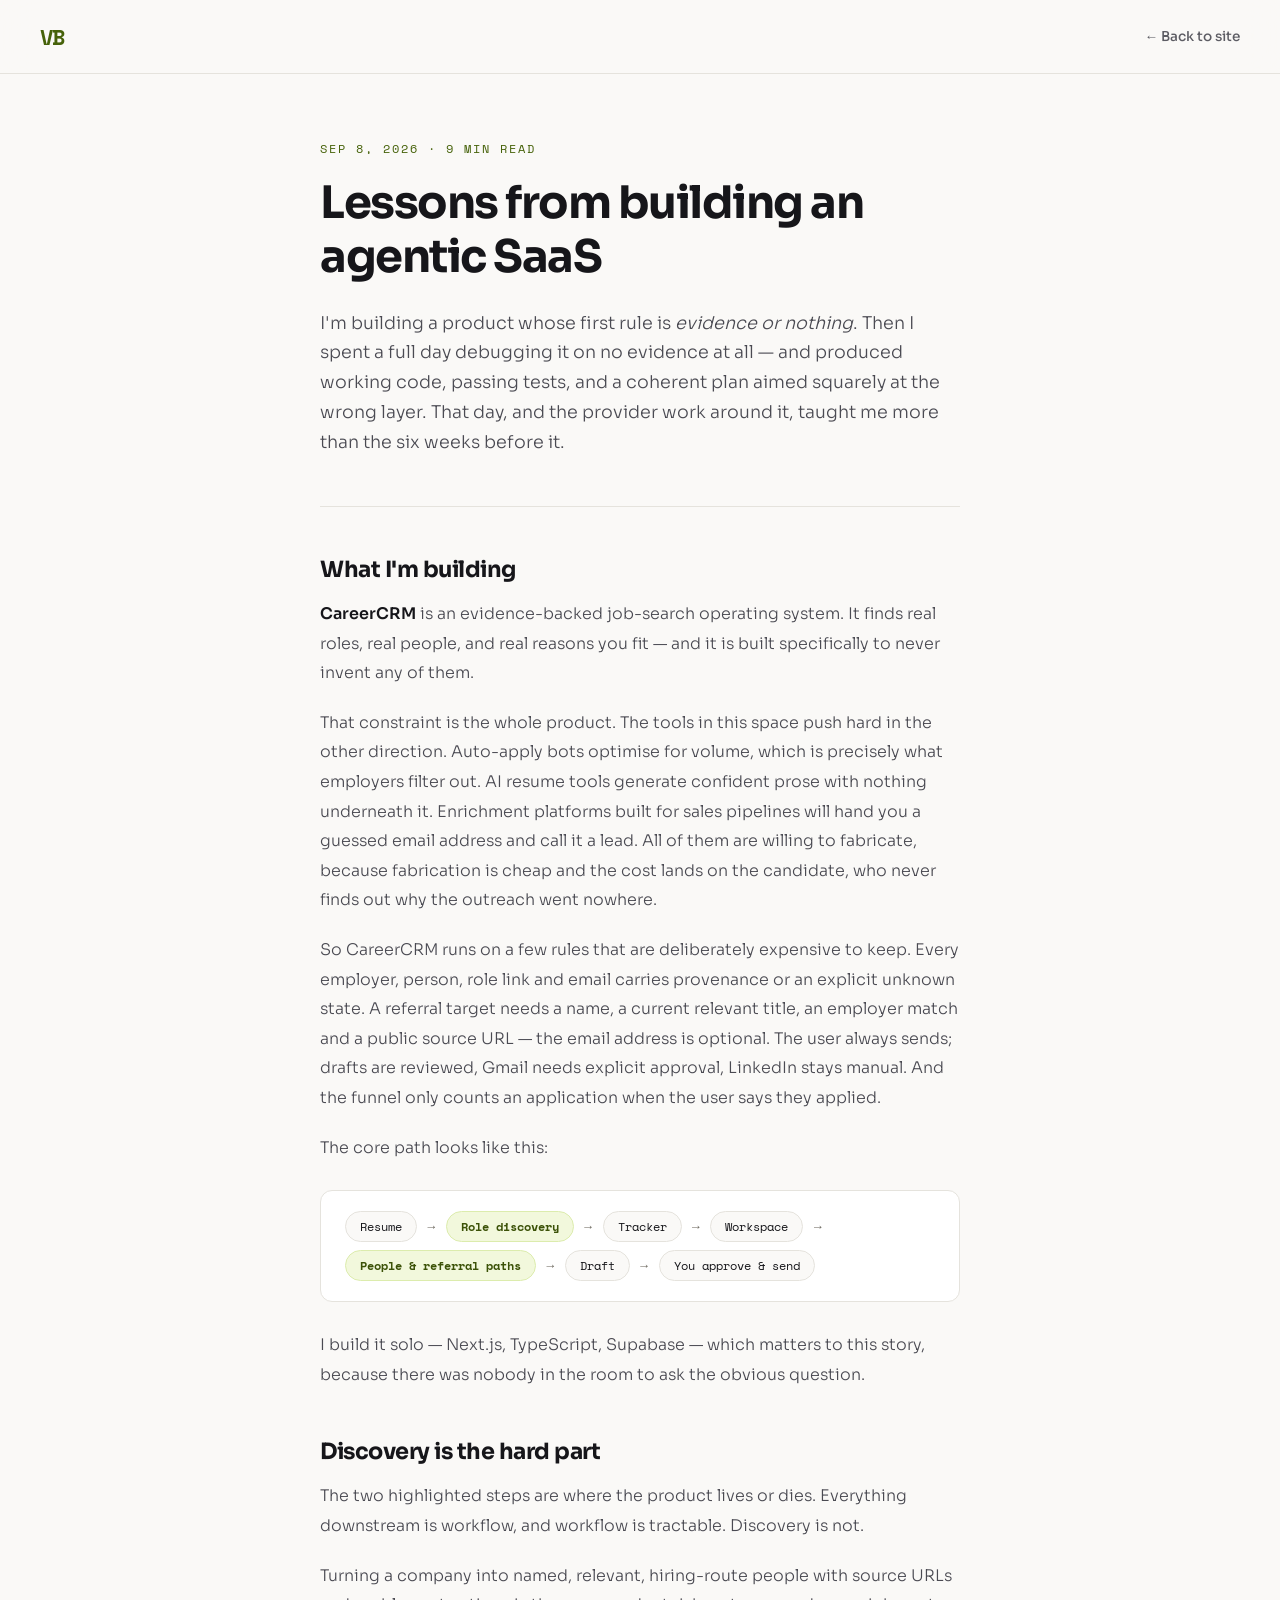
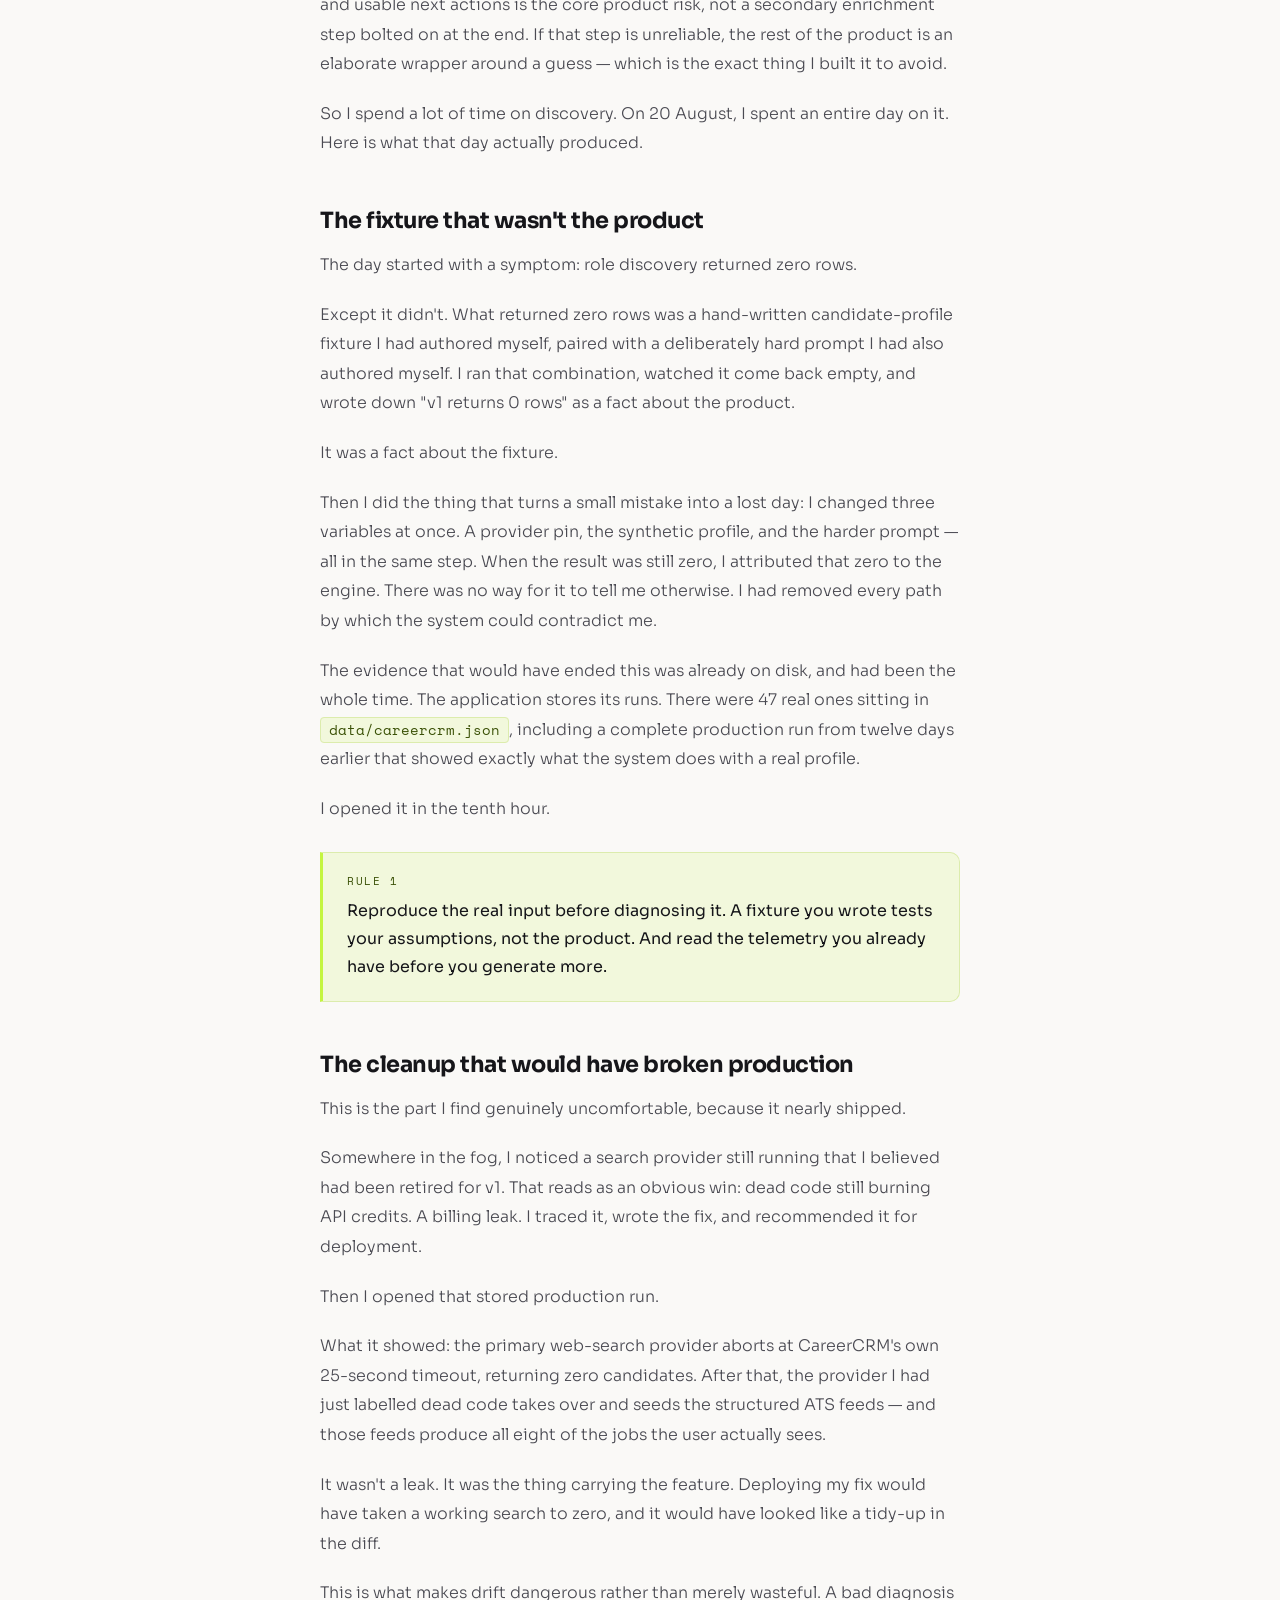
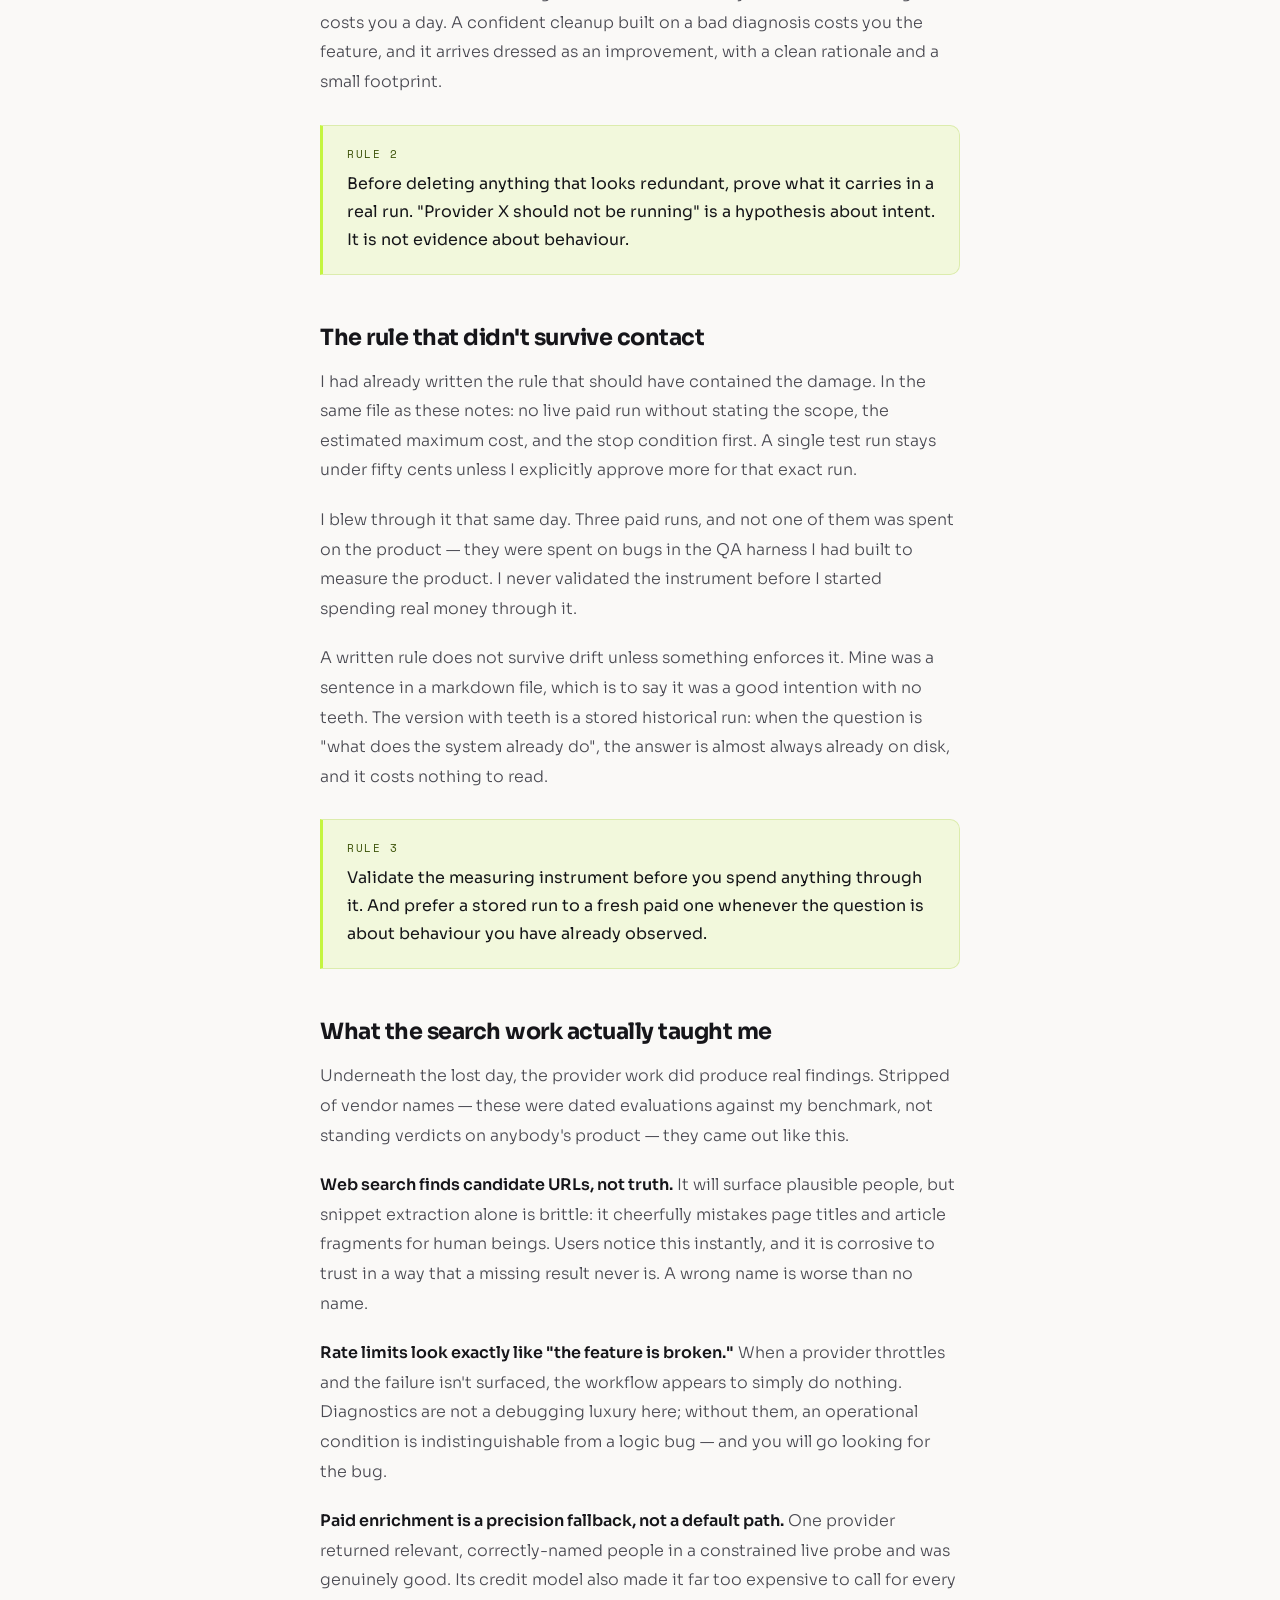
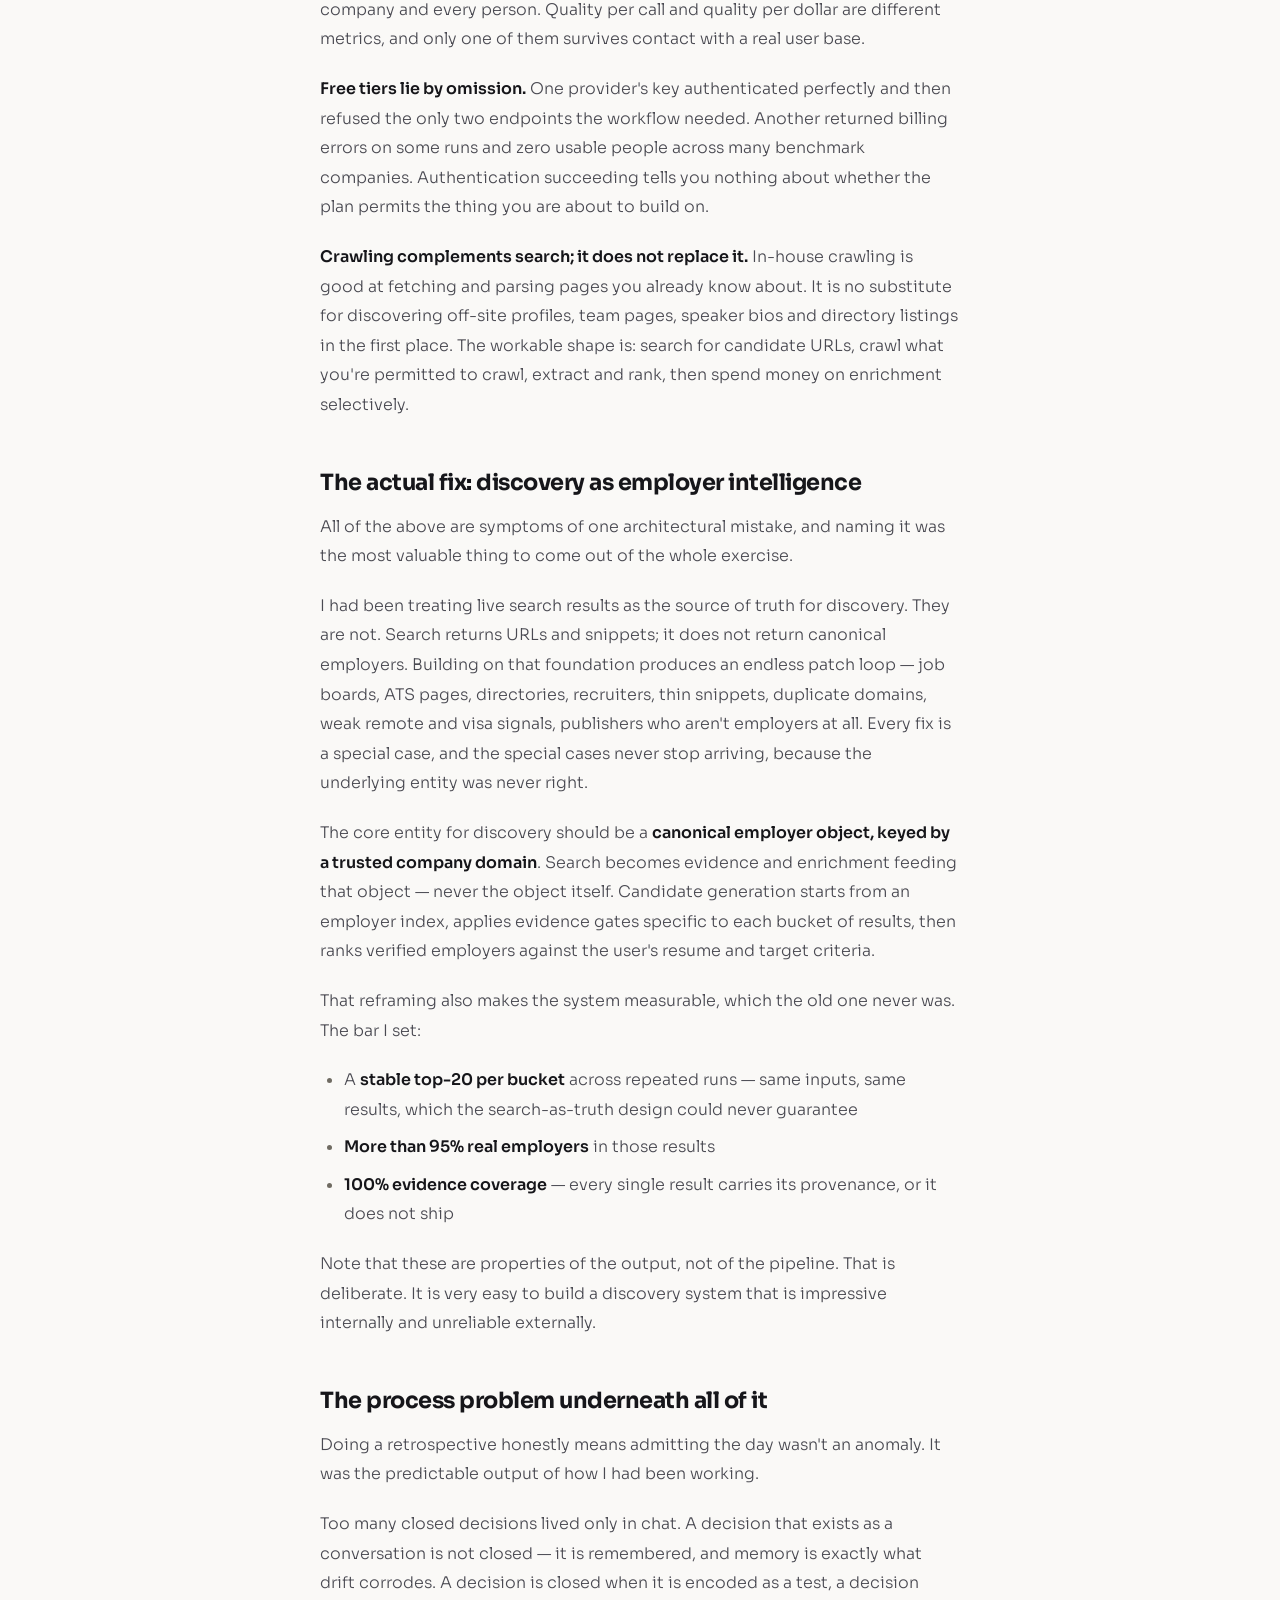
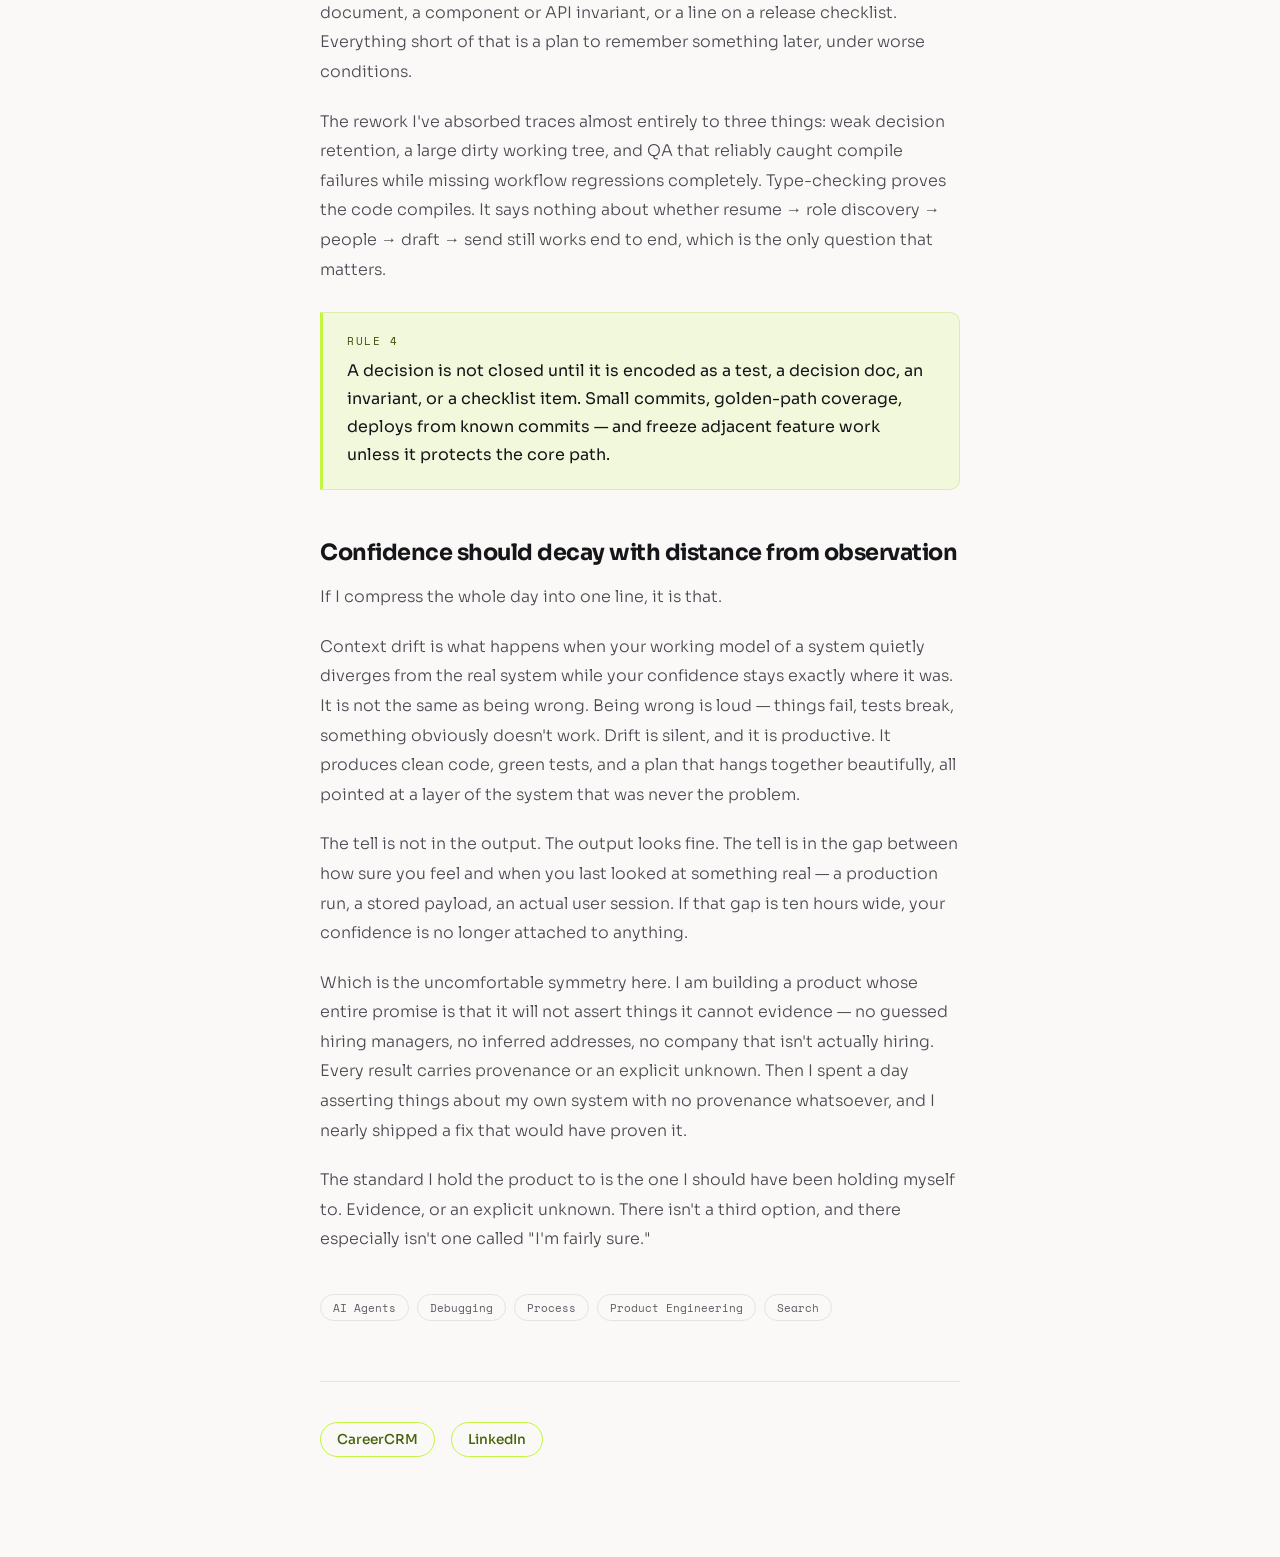
==== blog/agentic-saas-lessons.html @ f26da366 "Add agentic-SaaS article; convert Build Log to the light theme The two existing articles were still " ====
<!DOCTYPE html>
<html lang="en">
<head>
<!-- Google tag (gtag.js) -->
<script async src="https://www.googletagmanager.com/gtag/js?id=G-RK8C06EQ1K"></script>
<script>
  window.dataLayer = window.dataLayer || [];
  function gtag(){dataLayer.push(arguments);}
  gtag('js', new Date());
  gtag('config', 'G-RK8C06EQ1K');
</script>
<meta charset="UTF-8">
<meta name="viewport" content="width=device-width, initial-scale=1.0">
<title>Lessons from building an agentic SaaS - Vyom Bhushan</title>
<meta name="description" content="What I learned building CareerCRM: why discovery is the real product risk, what web search and paid enrichment actually give you, and the four rules I now work by.">
<link rel="icon" type="image/svg+xml" href="data:image/svg+xml,%3Csvg xmlns='http://www.w3.org/2000/svg' viewBox='0 0 32 32'%3E%3Crect width='32' height='32' rx='6' fill='%23faf9f7'/%3E%3Ctext x='16' y='23' font-family='Arial,sans-serif' font-weight='700' font-size='20' fill='%2346620a' text-anchor='middle'%3EV%3C/text%3E%3C/svg%3E">
<link href="https://fonts.googleapis.com/css2?family=Space+Mono:wght@400;700&family=Sora:wght@300;400;500;600;700;800&display=swap" rel="stylesheet">
<link rel="stylesheet" href="article.css">
<style>
/* Callout for the rules this piece is really about. */
.rule {
  background: var(--accent-dim);
  border: 1px solid var(--accent-dim-border);
  border-left: 3px solid var(--accent);
  border-radius: 0 10px 10px 0;
  padding: 20px 24px;
  margin: 28px 0;
}

.rule .rule-label {
  font-family: 'Space Mono', monospace;
  font-size: 0.68rem;
  letter-spacing: 1.5px;
  text-transform: uppercase;
  color: var(--accent-dim-ink);
  margin-bottom: 8px;
}

.rule p {
  color: var(--text);
  font-weight: 400;
  margin: 0;
  line-height: 1.75;
}

/* The product's core path, shown once so the rest of the piece has a map. */
.flow {
  display: flex;
  flex-wrap: wrap;
  align-items: center;
  gap: 8px;
  background: var(--bg-card);
  border: 1px solid var(--border);
  border-radius: 12px;
  padding: 20px 24px;
  margin: 28px 0;
}

.flow span {
  font-family: 'Space Mono', monospace;
  font-size: 0.72rem;
  color: var(--text);
  background: var(--bg);
  border: 1px solid var(--border);
  border-radius: 50px;
  padding: 6px 14px;
  white-space: nowrap;
}

.flow span.hot {
  background: var(--accent-dim);
  border-color: var(--accent-dim-border);
  color: var(--accent-dim-ink);
  font-weight: 700;
}

.flow i {
  color: var(--text-dim);
  font-style: normal;
  font-size: 0.8rem;
}
</style>
</head>
<body>

<nav>
  <a href="../index.html" class="logo">VB</a>
  <a href="../index.html#blog" class="back-link">← Back to site</a>
</nav>

<article>
  <div class="article-meta">Sep 8, 2026 · 9 min read</div>
  <h1>Lessons from building an agentic SaaS</h1>
  <p class="article-subtitle">I'm building a product whose first rule is <em>evidence or nothing</em>. Then I spent a full day debugging it on no evidence at all — and produced working code, passing tests, and a coherent plan aimed squarely at the wrong layer. That day, and the provider work around it, taught me more than the six weeks before it.</p>

  <div class="article-body">

    <h2>What I'm building</h2>

    <p><strong>CareerCRM</strong> is an evidence-backed job-search operating system. It finds real roles, real people, and real reasons you fit — and it is built specifically to never invent any of them.</p>

    <p>That constraint is the whole product. The tools in this space push hard in the other direction. Auto-apply bots optimise for volume, which is precisely what employers filter out. AI resume tools generate confident prose with nothing underneath it. Enrichment platforms built for sales pipelines will hand you a guessed email address and call it a lead. All of them are willing to fabricate, because fabrication is cheap and the cost lands on the candidate, who never finds out why the outreach went nowhere.</p>

    <p>So CareerCRM runs on a few rules that are deliberately expensive to keep. Every employer, person, role link and email carries provenance or an explicit unknown state. A referral target needs a name, a current relevant title, an employer match and a public source URL — the email address is optional. The user always sends; drafts are reviewed, Gmail needs explicit approval, LinkedIn stays manual. And the funnel only counts an application when the user says they applied.</p>

    <p>The core path looks like this:</p>

    <div class="flow">
      <span>Resume</span><i>→</i>
      <span class="hot">Role discovery</span><i>→</i>
      <span>Tracker</span><i>→</i>
      <span>Workspace</span><i>→</i>
      <span class="hot">People &amp; referral paths</span><i>→</i>
      <span>Draft</span><i>→</i>
      <span>You approve &amp; send</span>
    </div>

    <p>I build it solo — Next.js, TypeScript, Supabase — which matters to this story, because there was nobody in the room to ask the obvious question.</p>

    <h2>Discovery is the hard part</h2>

    <p>The two highlighted steps are where the product lives or dies. Everything downstream is workflow, and workflow is tractable. Discovery is not.</p>

    <p>Turning a company into named, relevant, hiring-route people with source URLs and usable next actions is the core product risk, not a secondary enrichment step bolted on at the end. If that step is unreliable, the rest of the product is an elaborate wrapper around a guess — which is the exact thing I built it to avoid.</p>

    <p>So I spend a lot of time on discovery. On 20 August, I spent an entire day on it. Here is what that day actually produced.</p>

    <h2>The fixture that wasn't the product</h2>

    <p>The day started with a symptom: role discovery returned zero rows.</p>

    <p>Except it didn't. What returned zero rows was a hand-written candidate-profile fixture I had authored myself, paired with a deliberately hard prompt I had also authored myself. I ran that combination, watched it come back empty, and wrote down "v1 returns 0 rows" as a fact about the product.</p>

    <p>It was a fact about the fixture.</p>

    <p>Then I did the thing that turns a small mistake into a lost day: I changed three variables at once. A provider pin, the synthetic profile, and the harder prompt — all in the same step. When the result was still zero, I attributed that zero to the engine. There was no way for it to tell me otherwise. I had removed every path by which the system could contradict me.</p>

    <p>The evidence that would have ended this was already on disk, and had been the whole time. The application stores its runs. There were 47 real ones sitting in <code>data/careercrm.json</code>, including a complete production run from twelve days earlier that showed exactly what the system does with a real profile.</p>

    <p>I opened it in the tenth hour.</p>

    <div class="rule">
      <div class="rule-label">Rule 1</div>
      <p>Reproduce the real input before diagnosing it. A fixture you wrote tests your assumptions, not the product. And read the telemetry you already have before you generate more.</p>
    </div>

    <h2>The cleanup that would have broken production</h2>

    <p>This is the part I find genuinely uncomfortable, because it nearly shipped.</p>

    <p>Somewhere in the fog, I noticed a search provider still running that I believed had been retired for v1. That reads as an obvious win: dead code still burning API credits. A billing leak. I traced it, wrote the fix, and recommended it for deployment.</p>

    <p>Then I opened that stored production run.</p>

    <p>What it showed: the primary web-search provider aborts at CareerCRM's own 25-second timeout, returning zero candidates. After that, the provider I had just labelled dead code takes over and seeds the structured ATS feeds — and those feeds produce all eight of the jobs the user actually sees.</p>

    <p>It wasn't a leak. It was the thing carrying the feature. Deploying my fix would have taken a working search to zero, and it would have looked like a tidy-up in the diff.</p>

    <p>This is what makes drift dangerous rather than merely wasteful. A bad diagnosis costs you a day. A confident cleanup built on a bad diagnosis costs you the feature, and it arrives dressed as an improvement, with a clean rationale and a small footprint.</p>

    <div class="rule">
      <div class="rule-label">Rule 2</div>
      <p>Before deleting anything that looks redundant, prove what it carries in a real run. "Provider X should not be running" is a hypothesis about intent. It is not evidence about behaviour.</p>
    </div>

    <h2>The rule that didn't survive contact</h2>

    <p>I had already written the rule that should have contained the damage. In the same file as these notes: no live paid run without stating the scope, the estimated maximum cost, and the stop condition first. A single test run stays under fifty cents unless I explicitly approve more for that exact run.</p>

    <p>I blew through it that same day. Three paid runs, and not one of them was spent on the product — they were spent on bugs in the QA harness I had built to measure the product. I never validated the instrument before I started spending real money through it.</p>

    <p>A written rule does not survive drift unless something enforces it. Mine was a sentence in a markdown file, which is to say it was a good intention with no teeth. The version with teeth is a stored historical run: when the question is "what does the system already do", the answer is almost always already on disk, and it costs nothing to read.</p>

    <div class="rule">
      <div class="rule-label">Rule 3</div>
      <p>Validate the measuring instrument before you spend anything through it. And prefer a stored run to a fresh paid one whenever the question is about behaviour you have already observed.</p>
    </div>

    <h2>What the search work actually taught me</h2>

    <p>Underneath the lost day, the provider work did produce real findings. Stripped of vendor names — these were dated evaluations against my benchmark, not standing verdicts on anybody's product — they came out like this.</p>

    <p><strong>Web search finds candidate URLs, not truth.</strong> It will surface plausible people, but snippet extraction alone is brittle: it cheerfully mistakes page titles and article fragments for human beings. Users notice this instantly, and it is corrosive to trust in a way that a missing result never is. A wrong name is worse than no name.</p>

    <p><strong>Rate limits look exactly like "the feature is broken."</strong> When a provider throttles and the failure isn't surfaced, the workflow appears to simply do nothing. Diagnostics are not a debugging luxury here; without them, an operational condition is indistinguishable from a logic bug — and you will go looking for the bug.</p>

    <p><strong>Paid enrichment is a precision fallback, not a default path.</strong> One provider returned relevant, correctly-named people in a constrained live probe and was genuinely good. Its credit model also made it far too expensive to call for every company and every person. Quality per call and quality per dollar are different metrics, and only one of them survives contact with a real user base.</p>

    <p><strong>Free tiers lie by omission.</strong> One provider's key authenticated perfectly and then refused the only two endpoints the workflow needed. Another returned billing errors on some runs and zero usable people across many benchmark companies. Authentication succeeding tells you nothing about whether the plan permits the thing you are about to build on.</p>

    <p><strong>Crawling complements search; it does not replace it.</strong> In-house crawling is good at fetching and parsing pages you already know about. It is no substitute for discovering off-site profiles, team pages, speaker bios and directory listings in the first place. The workable shape is: search for candidate URLs, crawl what you're permitted to crawl, extract and rank, then spend money on enrichment selectively.</p>

    <h2>The actual fix: discovery as employer intelligence</h2>

    <p>All of the above are symptoms of one architectural mistake, and naming it was the most valuable thing to come out of the whole exercise.</p>

    <p>I had been treating live search results as the source of truth for discovery. They are not. Search returns URLs and snippets; it does not return canonical employers. Building on that foundation produces an endless patch loop — job boards, ATS pages, directories, recruiters, thin snippets, duplicate domains, weak remote and visa signals, publishers who aren't employers at all. Every fix is a special case, and the special cases never stop arriving, because the underlying entity was never right.</p>

    <p>The core entity for discovery should be a <strong>canonical employer object, keyed by a trusted company domain</strong>. Search becomes evidence and enrichment feeding that object — never the object itself. Candidate generation starts from an employer index, applies evidence gates specific to each bucket of results, then ranks verified employers against the user's resume and target criteria.</p>

    <p>That reframing also makes the system measurable, which the old one never was. The bar I set:</p>

    <ul>
      <li>A <strong>stable top-20 per bucket</strong> across repeated runs — same inputs, same results, which the search-as-truth design could never guarantee</li>
      <li><strong>More than 95% real employers</strong> in those results</li>
      <li><strong>100% evidence coverage</strong> — every single result carries its provenance, or it does not ship</li>
    </ul>

    <p>Note that these are properties of the output, not of the pipeline. That is deliberate. It is very easy to build a discovery system that is impressive internally and unreliable externally.</p>

    <h2>The process problem underneath all of it</h2>

    <p>Doing a retrospective honestly means admitting the day wasn't an anomaly. It was the predictable output of how I had been working.</p>

    <p>Too many closed decisions lived only in chat. A decision that exists as a conversation is not closed — it is remembered, and memory is exactly what drift corrodes. A decision is closed when it is encoded as a test, a decision document, a component or API invariant, or a line on a release checklist. Everything short of that is a plan to remember something later, under worse conditions.</p>

    <p>The rework I've absorbed traces almost entirely to three things: weak decision retention, a large dirty working tree, and QA that reliably caught compile failures while missing workflow regressions completely. Type-checking proves the code compiles. It says nothing about whether resume → role discovery → people → draft → send still works end to end, which is the only question that matters.</p>

    <div class="rule">
      <div class="rule-label">Rule 4</div>
      <p>A decision is not closed until it is encoded as a test, a decision doc, an invariant, or a checklist item. Small commits, golden-path coverage, deploys from known commits — and freeze adjacent feature work unless it protects the core path.</p>
    </div>

    <h2>Confidence should decay with distance from observation</h2>

    <p>If I compress the whole day into one line, it is that.</p>

    <p>Context drift is what happens when your working model of a system quietly diverges from the real system while your confidence stays exactly where it was. It is not the same as being wrong. Being wrong is loud — things fail, tests break, something obviously doesn't work. Drift is silent, and it is productive. It produces clean code, green tests, and a plan that hangs together beautifully, all pointed at a layer of the system that was never the problem.</p>

    <p>The tell is not in the output. The output looks fine. The tell is in the gap between how sure you feel and when you last looked at something real — a production run, a stored payload, an actual user session. If that gap is ten hours wide, your confidence is no longer attached to anything.</p>

    <p>Which is the uncomfortable symmetry here. I am building a product whose entire promise is that it will not assert things it cannot evidence — no guessed hiring managers, no inferred addresses, no company that isn't actually hiring. Every result carries provenance or an explicit unknown. Then I spent a day asserting things about my own system with no provenance whatsoever, and I nearly shipped a fix that would have proven it.</p>

    <p>The standard I hold the product to is the one I should have been holding myself to. Evidence, or an explicit unknown. There isn't a third option, and there especially isn't one called "I'm fairly sure."</p>

  </div>

  <div class="tag-list">
    <span>AI Agents</span>
    <span>Debugging</span>
    <span>Process</span>
    <span>Product Engineering</span>
    <span>Search</span>
  </div>

  <div class="article-footer">
    <a href="https://careercrm.ai" target="_blank" rel="noopener noreferrer">CareerCRM</a>
    <a href="https://www.linkedin.com/in/vyom-bhushan/" target="_blank" rel="noopener noreferrer">LinkedIn</a>
  </div>

</article>

</body>
</html>
---- blog/article.css ----
/* Shared chrome for every Build Log article.
   Tokens are copied verbatim from index.html so the articles and the site
   cannot drift apart again. Article-specific visuals stay in that article's
   own <style> block. */

*, *::before, *::after { margin: 0; padding: 0; box-sizing: border-box; }

:root {
  --bg: #faf9f7;
  --bg-card: #ffffff;
  --bg-card-hover: #fcfefa;
  --text: #16161a;
  --text-muted: #5c5c63;
  --text-body: #4a4a52;
  --text-dim: #6f6b62;
  /* Brand lime. Fills, borders and rules only - 1.8:1 on white, never text. */
  --accent: #c4f540;
  --accent-ink: #46620a;
  --accent-dim: #f2f8dc;
  --accent-dim-border: #dcecad;
  --accent-dim-ink: #3c5208;
  --border: #e5e3dd;
  --shadow-card: 0 18px 40px #16161a12;
  --radius: 16px;
}

html { scroll-behavior: smooth; overflow-x: hidden; }

body {
  font-family: 'Sora', sans-serif;
  background: var(--bg);
  color: var(--text);
  overflow-x: hidden;
  -webkit-font-smoothing: antialiased;
}

::selection { background: var(--accent); color: var(--text); }

/* ─── Navigation ─── */
nav {
  position: fixed;
  top: 0;
  width: 100%;
  z-index: 100;
  padding: 20px 40px;
  display: flex;
  justify-content: space-between;
  align-items: center;
  backdrop-filter: blur(20px);
  background: #faf9f7cc;
  border-bottom: 1px solid var(--border);
}

.logo {
  font-family: 'Space Mono', monospace;
  font-weight: 700;
  font-size: 1.4rem;
  color: var(--accent-ink);
  letter-spacing: -1px;
  text-decoration: none;
}

.back-link {
  color: var(--text-muted);
  text-decoration: none;
  font-size: 0.85rem;
  font-weight: 500;
  transition: color 0.3s;
}
.back-link:hover { color: var(--accent-ink); }

/* ─── Article shell ─── */
article {
  position: relative;
  z-index: 1;
  max-width: 720px;
  margin: 0 auto;
  padding: 140px 40px 100px;
}

.article-meta {
  font-family: 'Space Mono', monospace;
  font-size: 0.75rem;
  color: var(--accent-ink);
  letter-spacing: 2px;
  text-transform: uppercase;
  margin-bottom: 20px;
}

article h1 {
  font-size: clamp(1.8rem, 4vw, 2.8rem);
  font-weight: 700;
  letter-spacing: -1.5px;
  line-height: 1.2;
  margin-bottom: 24px;
  text-wrap: pretty;
}

.article-subtitle {
  font-size: 1.1rem;
  color: var(--text-body);
  font-weight: 300;
  line-height: 1.7;
  margin-bottom: 48px;
  padding-bottom: 48px;
  border-bottom: 1px solid var(--border);
  text-wrap: pretty;
}

/* ─── Body copy ─── */
.article-body h2 {
  font-size: 1.4rem;
  font-weight: 700;
  letter-spacing: -0.5px;
  margin: 48px 0 16px;
  text-wrap: pretty;
}

.article-body h3 {
  font-size: 1.1rem;
  font-weight: 600;
  margin: 32px 0 12px;
  text-wrap: pretty;
}

.article-body p {
  font-size: 1rem;
  color: var(--text-body);
  line-height: 1.85;
  margin-bottom: 20px;
  font-weight: 300;
}

.article-body strong { color: var(--text); font-weight: 600; }

.article-body a {
  color: var(--accent-ink);
  text-decoration: underline;
  text-underline-offset: 3px;
}

.article-body code {
  font-family: 'Space Mono', monospace;
  font-size: 0.85rem;
  color: var(--accent-dim-ink);
  background: var(--accent-dim);
  border: 1px solid var(--accent-dim-border);
  padding: 2px 8px;
  border-radius: 4px;
}

.article-body pre {
  background: var(--bg-card);
  border: 1px solid var(--border);
  border-radius: 12px;
  padding: 24px;
  overflow-x: auto;
  margin: 24px 0;
}

.article-body pre code {
  background: none;
  border: none;
  padding: 0;
  color: var(--text);
  font-size: 0.82rem;
  line-height: 1.7;
}

.article-body blockquote {
  border-left: 3px solid var(--accent);
  padding: 16px 24px;
  margin: 24px 0;
  background: var(--accent-dim);
  border-radius: 0 10px 10px 0;
}

.article-body blockquote p {
  color: var(--text);
  font-style: italic;
  margin: 0;
}

.article-body ul, .article-body ol {
  padding-left: 24px;
  margin-bottom: 20px;
}

.article-body li {
  font-size: 1rem;
  color: var(--text-body);
  line-height: 1.85;
  font-weight: 300;
  margin-bottom: 8px;
}

.article-body li::marker { color: var(--text-dim); }
.article-body li strong { color: var(--text); }

.article-body hr {
  border: none;
  border-top: 1px solid var(--border);
  margin: 48px 0;
}

/* ─── Tags + footer ─── */
.tag-list {
  display: flex;
  gap: 8px;
  flex-wrap: wrap;
  margin-top: 40px;
}

.tag-list span {
  font-family: 'Space Mono', monospace;
  font-size: 0.7rem;
  color: var(--text-muted);
  border: 1px solid var(--border);
  padding: 4px 12px;
  border-radius: 20px;
  white-space: nowrap;
}

.article-footer {
  margin-top: 60px;
  padding-top: 40px;
  border-top: 1px solid var(--border);
  display: flex;
  gap: 16px;
  flex-wrap: wrap;
}

.article-footer a {
  color: var(--accent-ink);
  text-decoration: none;
  font-size: 0.85rem;
  font-weight: 500;
  padding: 8px 16px;
  border: 1px solid var(--accent);
  border-radius: 50px;
  transition: all 0.3s;
  white-space: nowrap;
}

.article-footer a:hover {
  background: var(--accent);
  color: var(--text);
}

@media (max-width: 768px) {
  nav { padding: 16px 20px; }
  article { padding: 120px 20px 80px; }
}
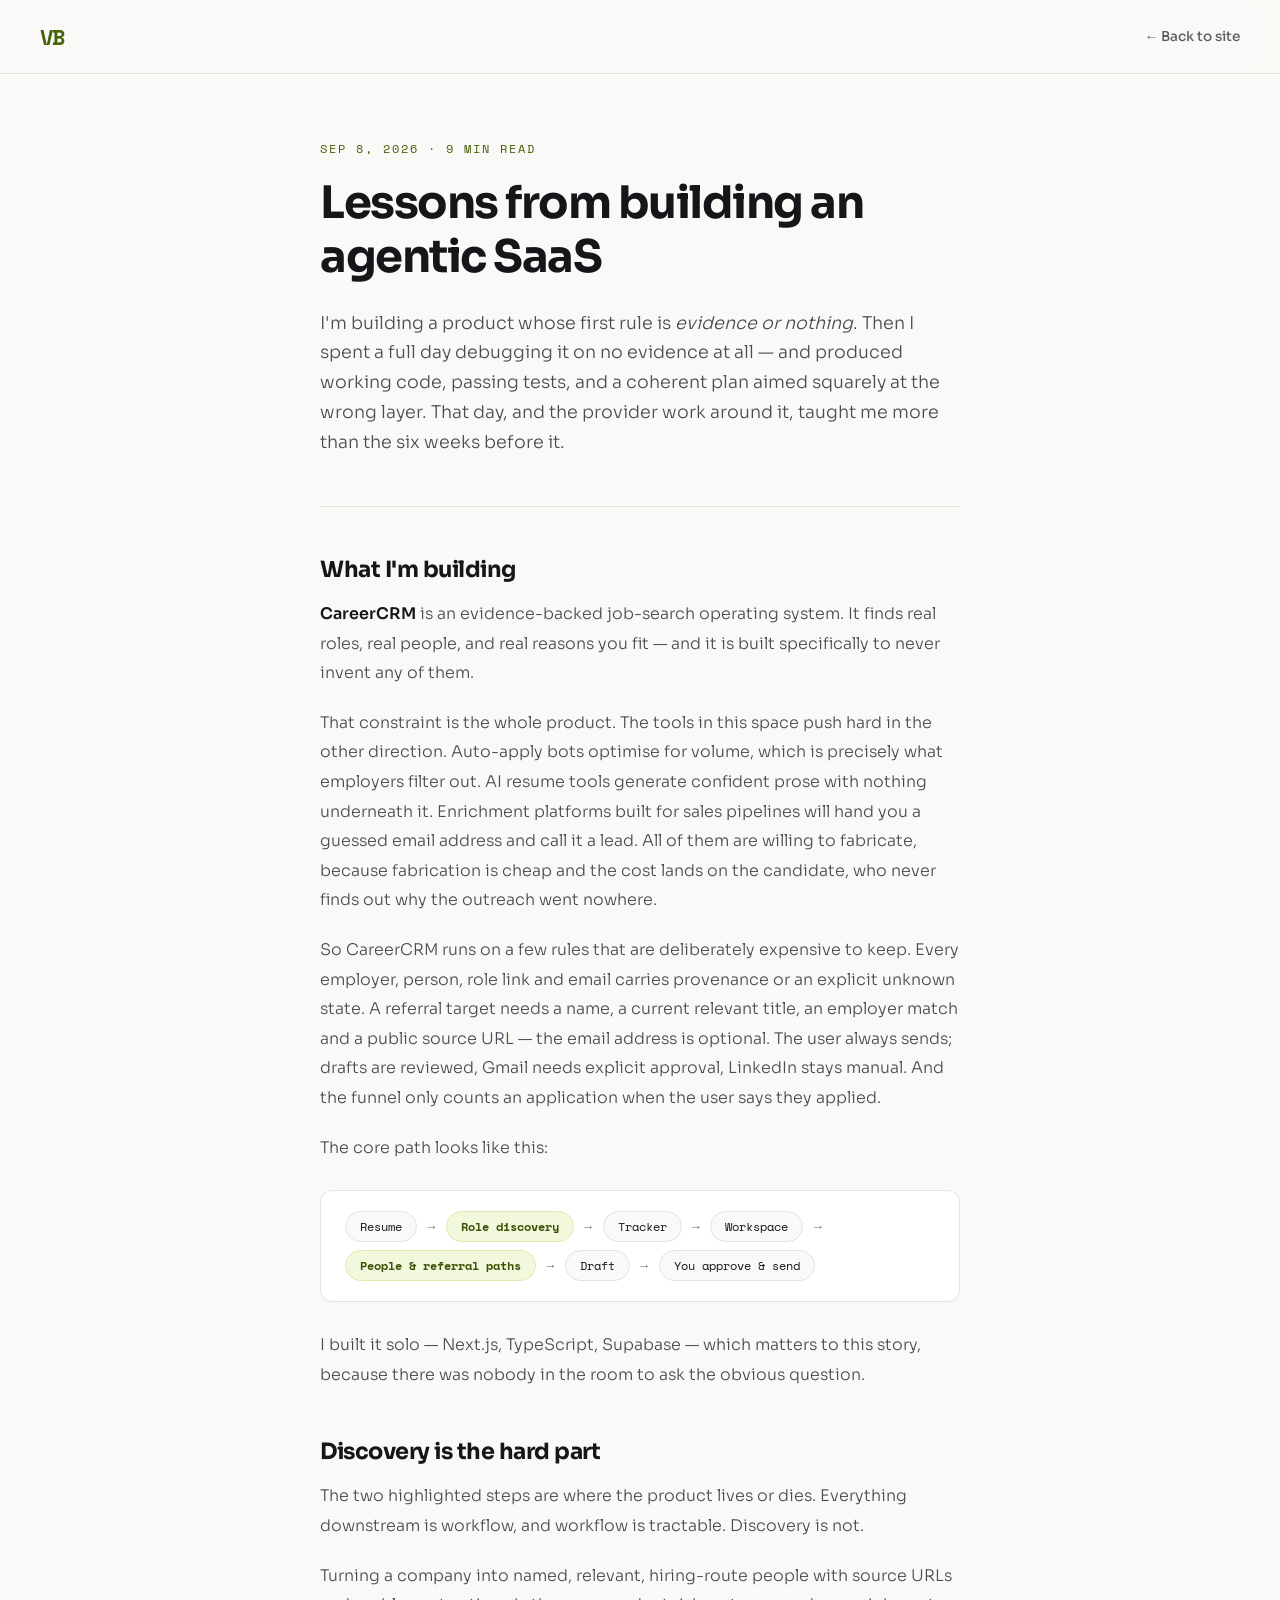
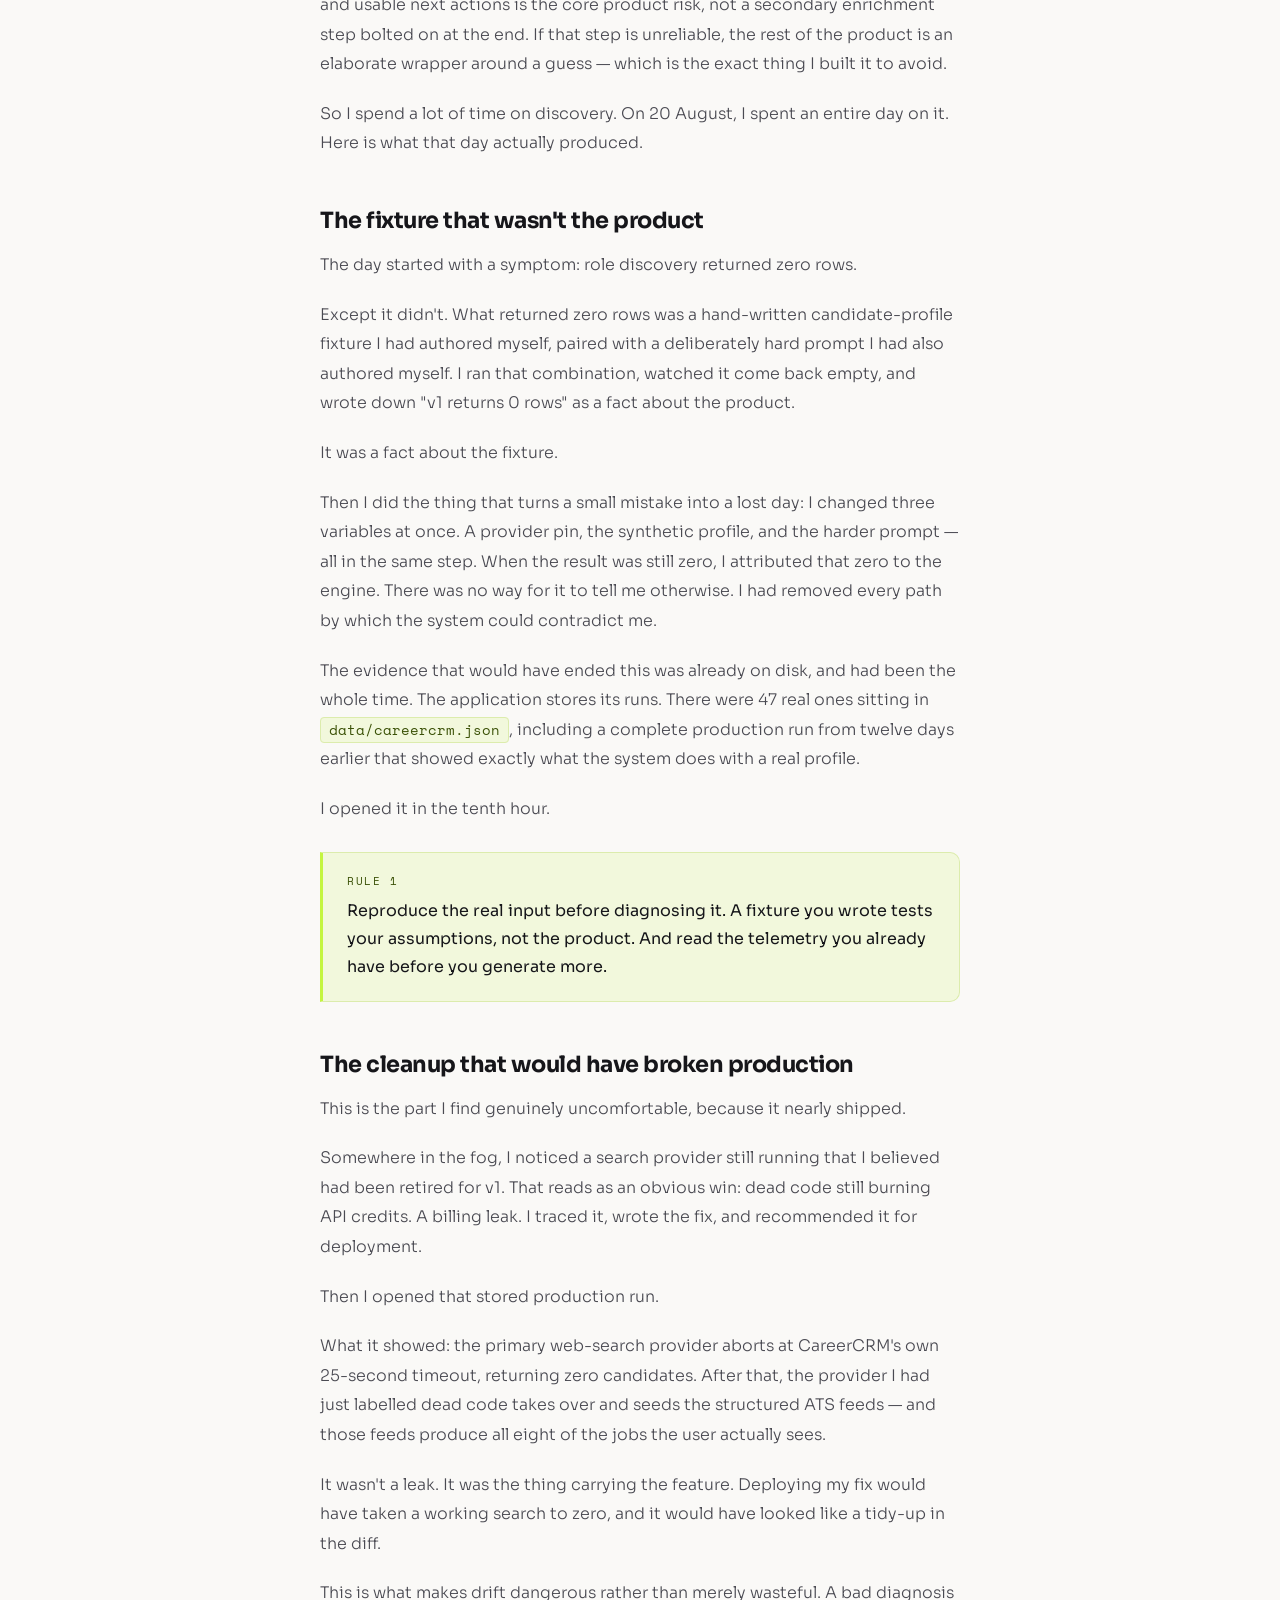
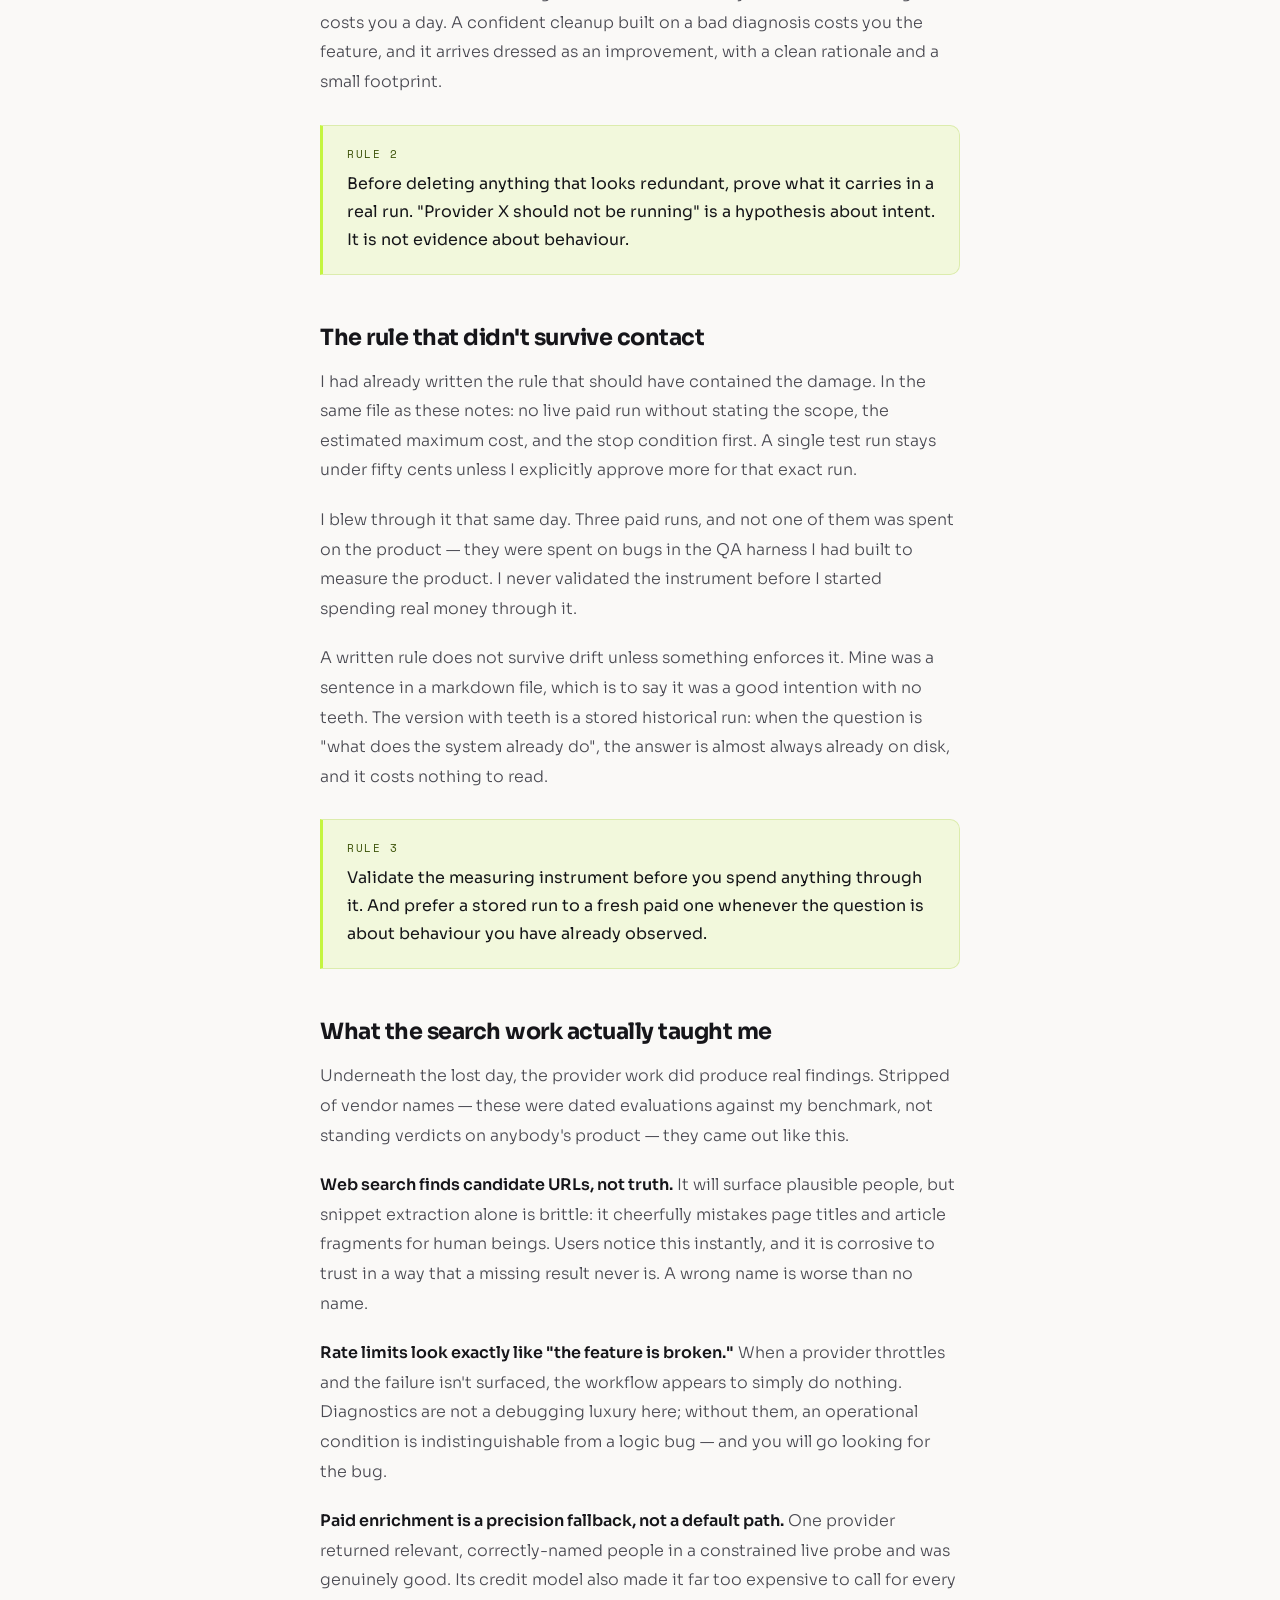
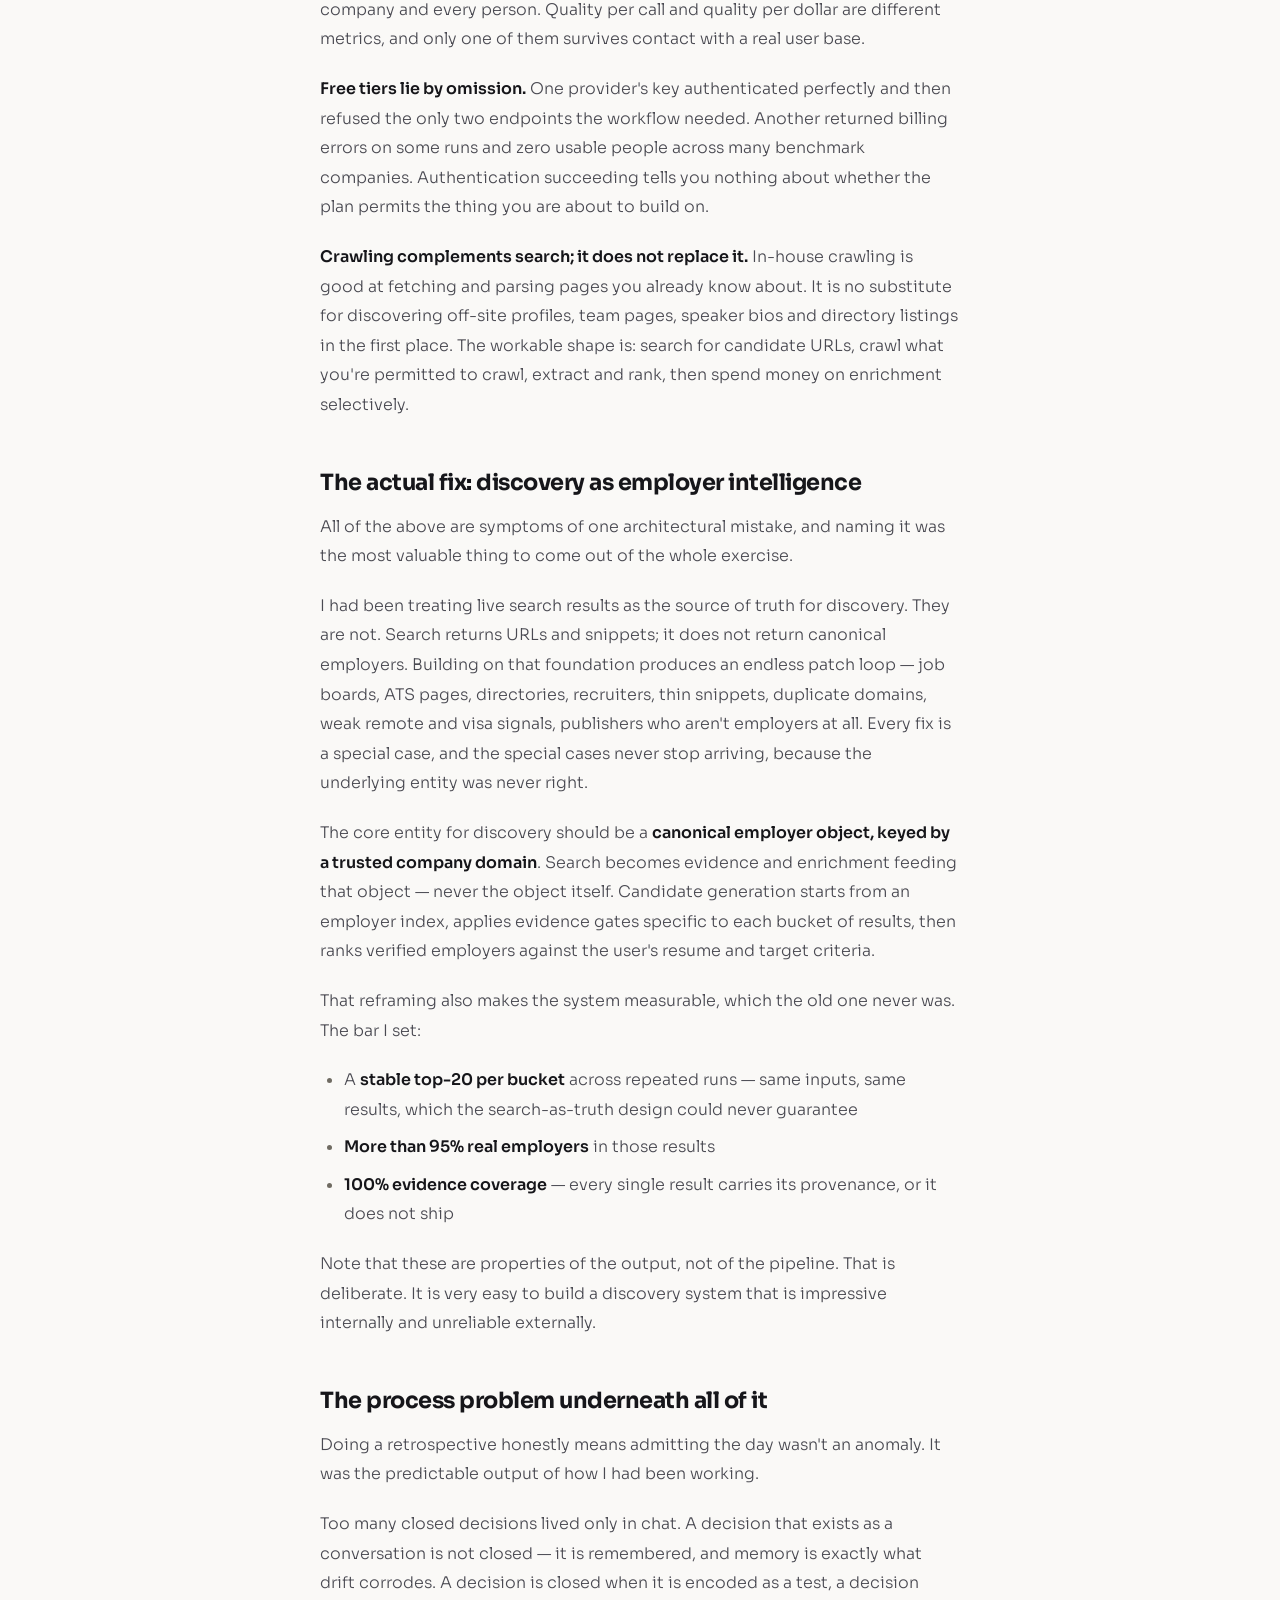
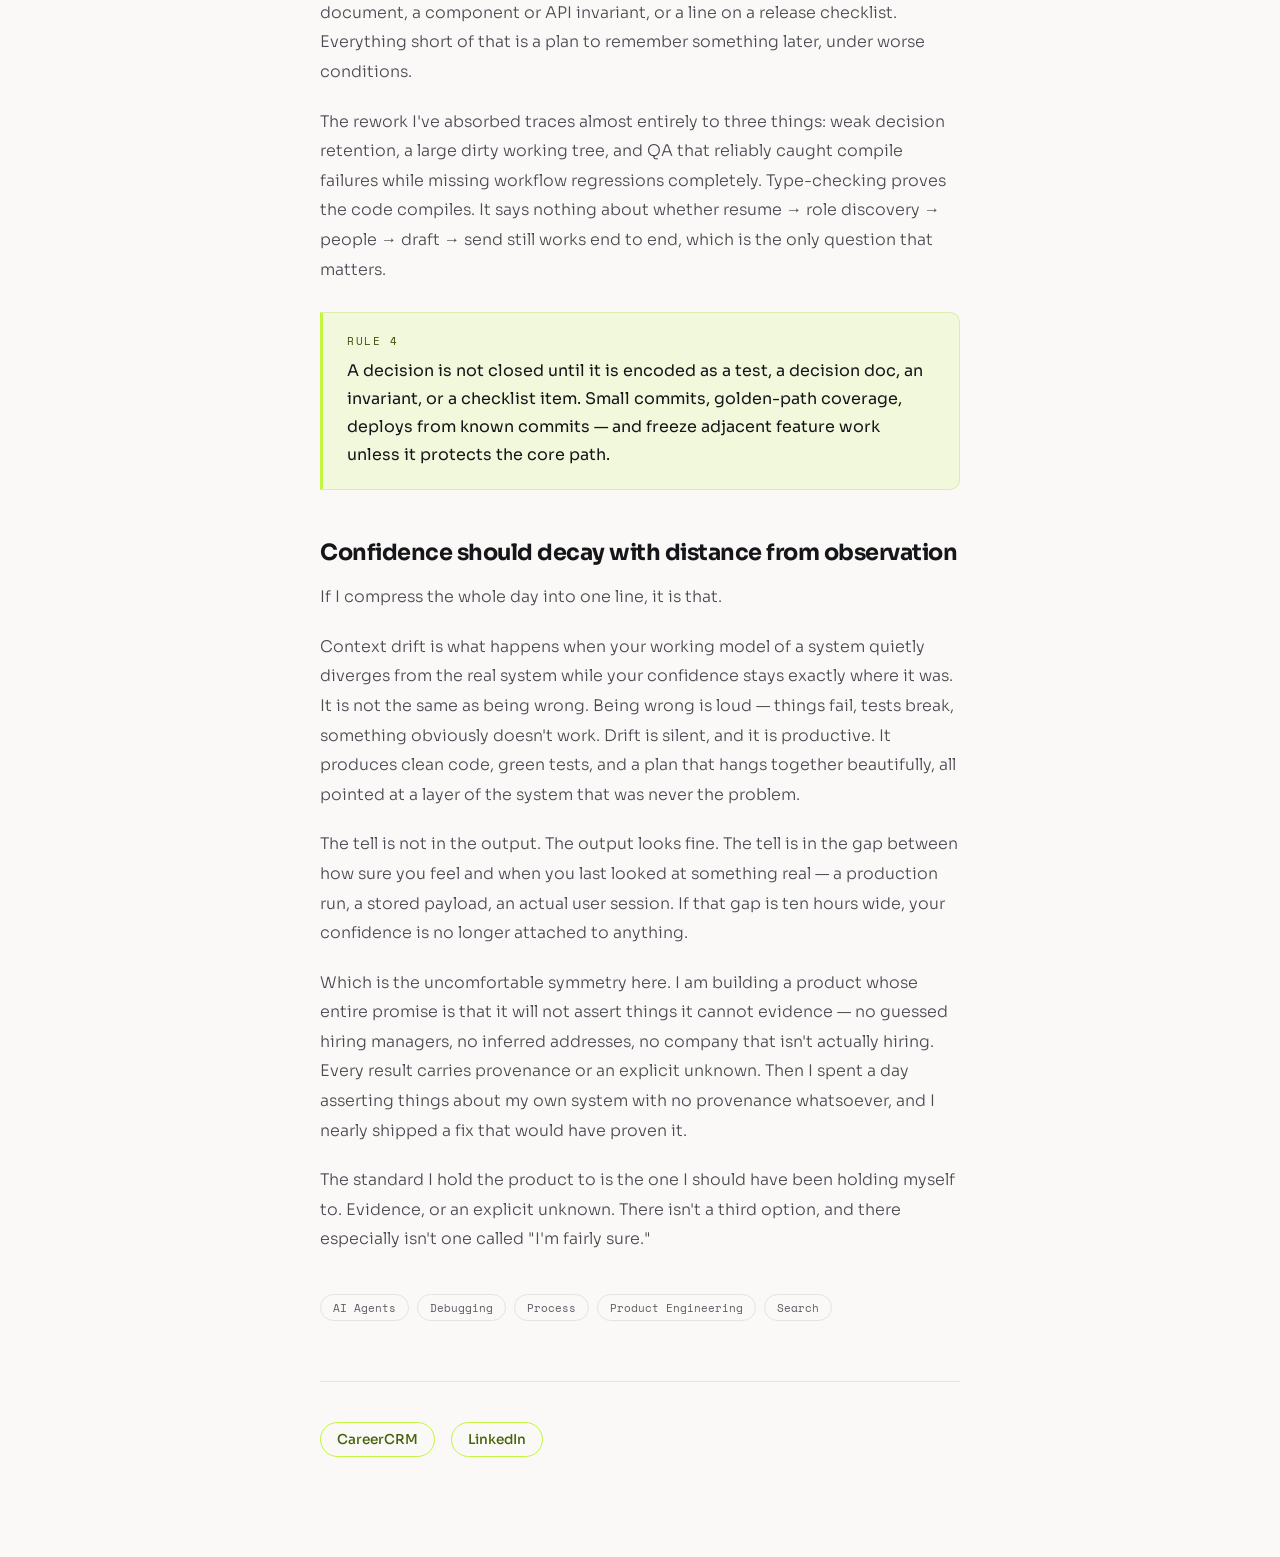
==== commit 59ad450a: "Fix tense: I built it solo Co-Authored-By: Claude Opus 5 <noreply@anthropic.com>" ====
--- a/blog/agentic-saas-lessons.html
+++ b/blog/agentic-saas-lessons.html
@@ -115,7 +115,7 @@
       <span>You approve &amp; send</span>
     </div>
 
-    <p>I build it solo — Next.js, TypeScript, Supabase — which matters to this story, because there was nobody in the room to ask the obvious question.</p>
+    <p>I built it solo — Next.js, TypeScript, Supabase — which matters to this story, because there was nobody in the room to ask the obvious question.</p>
 
     <h2>Discovery is the hard part</h2>
 
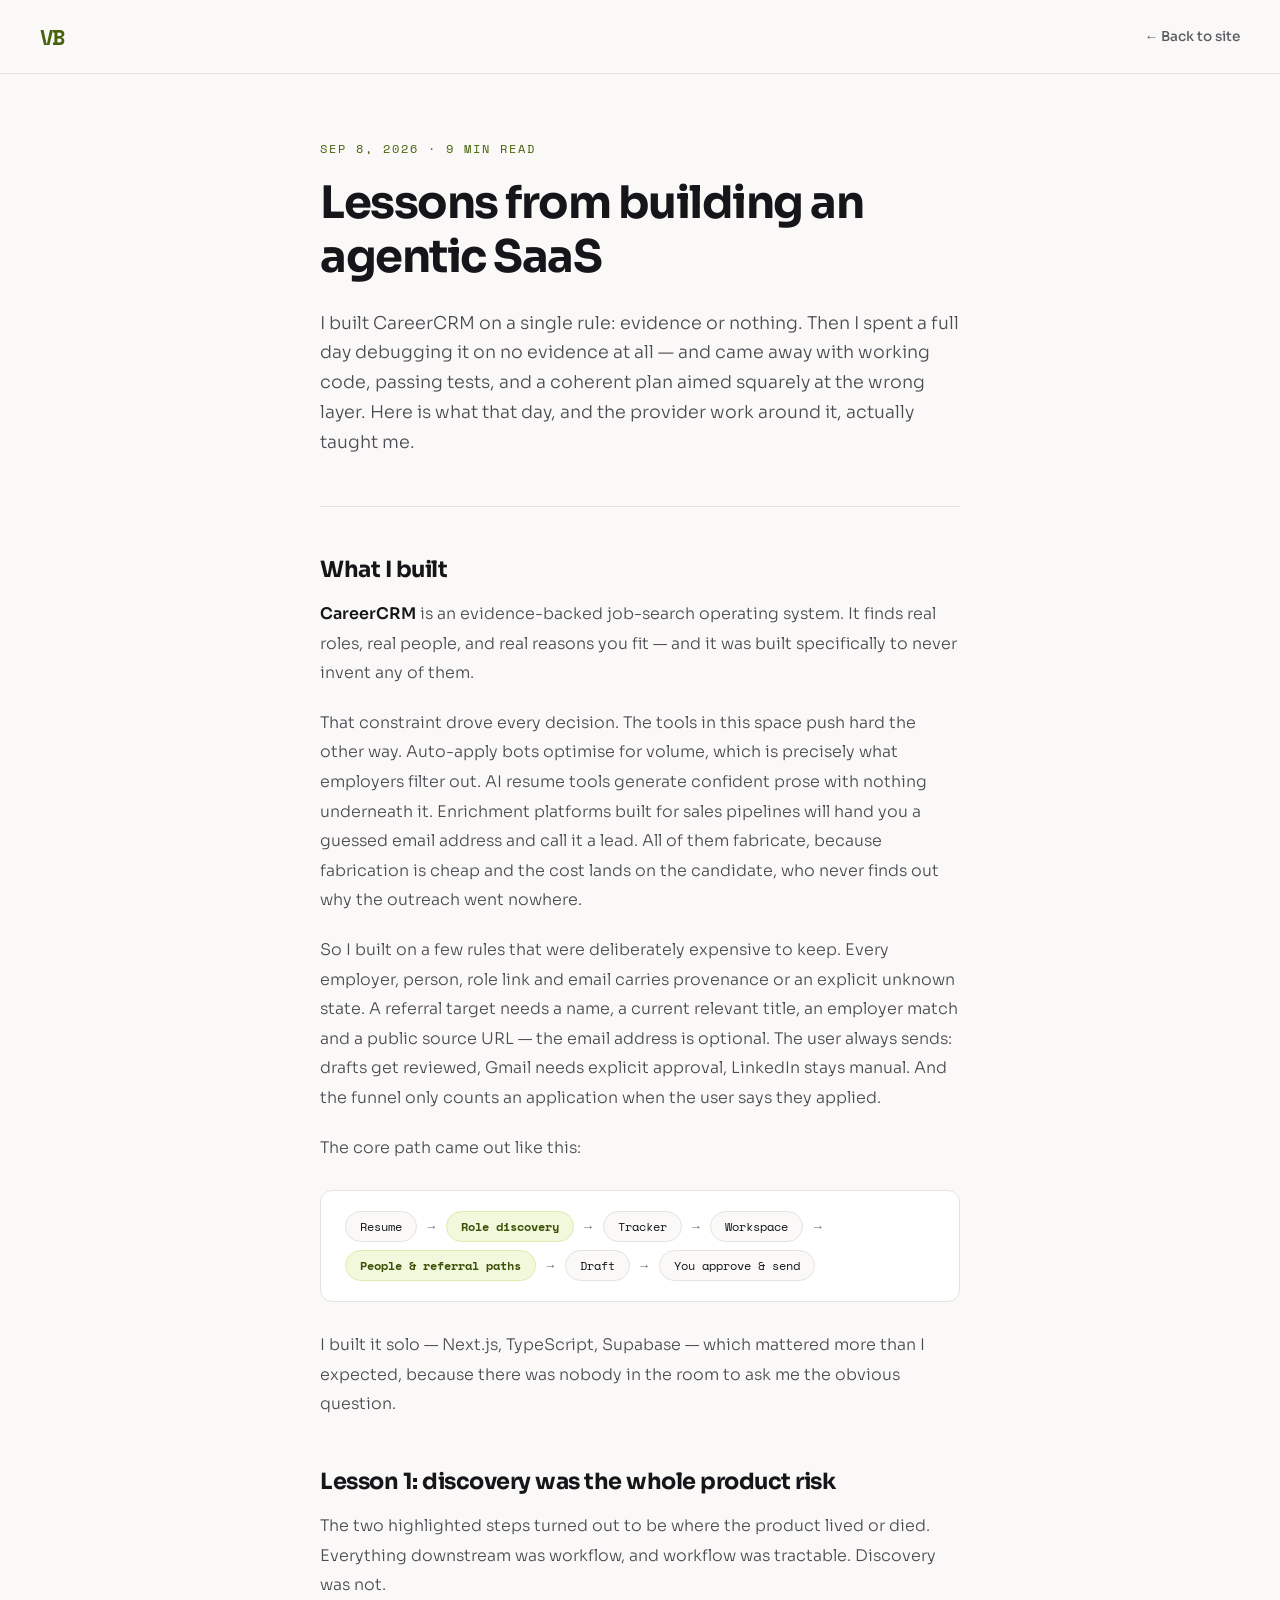
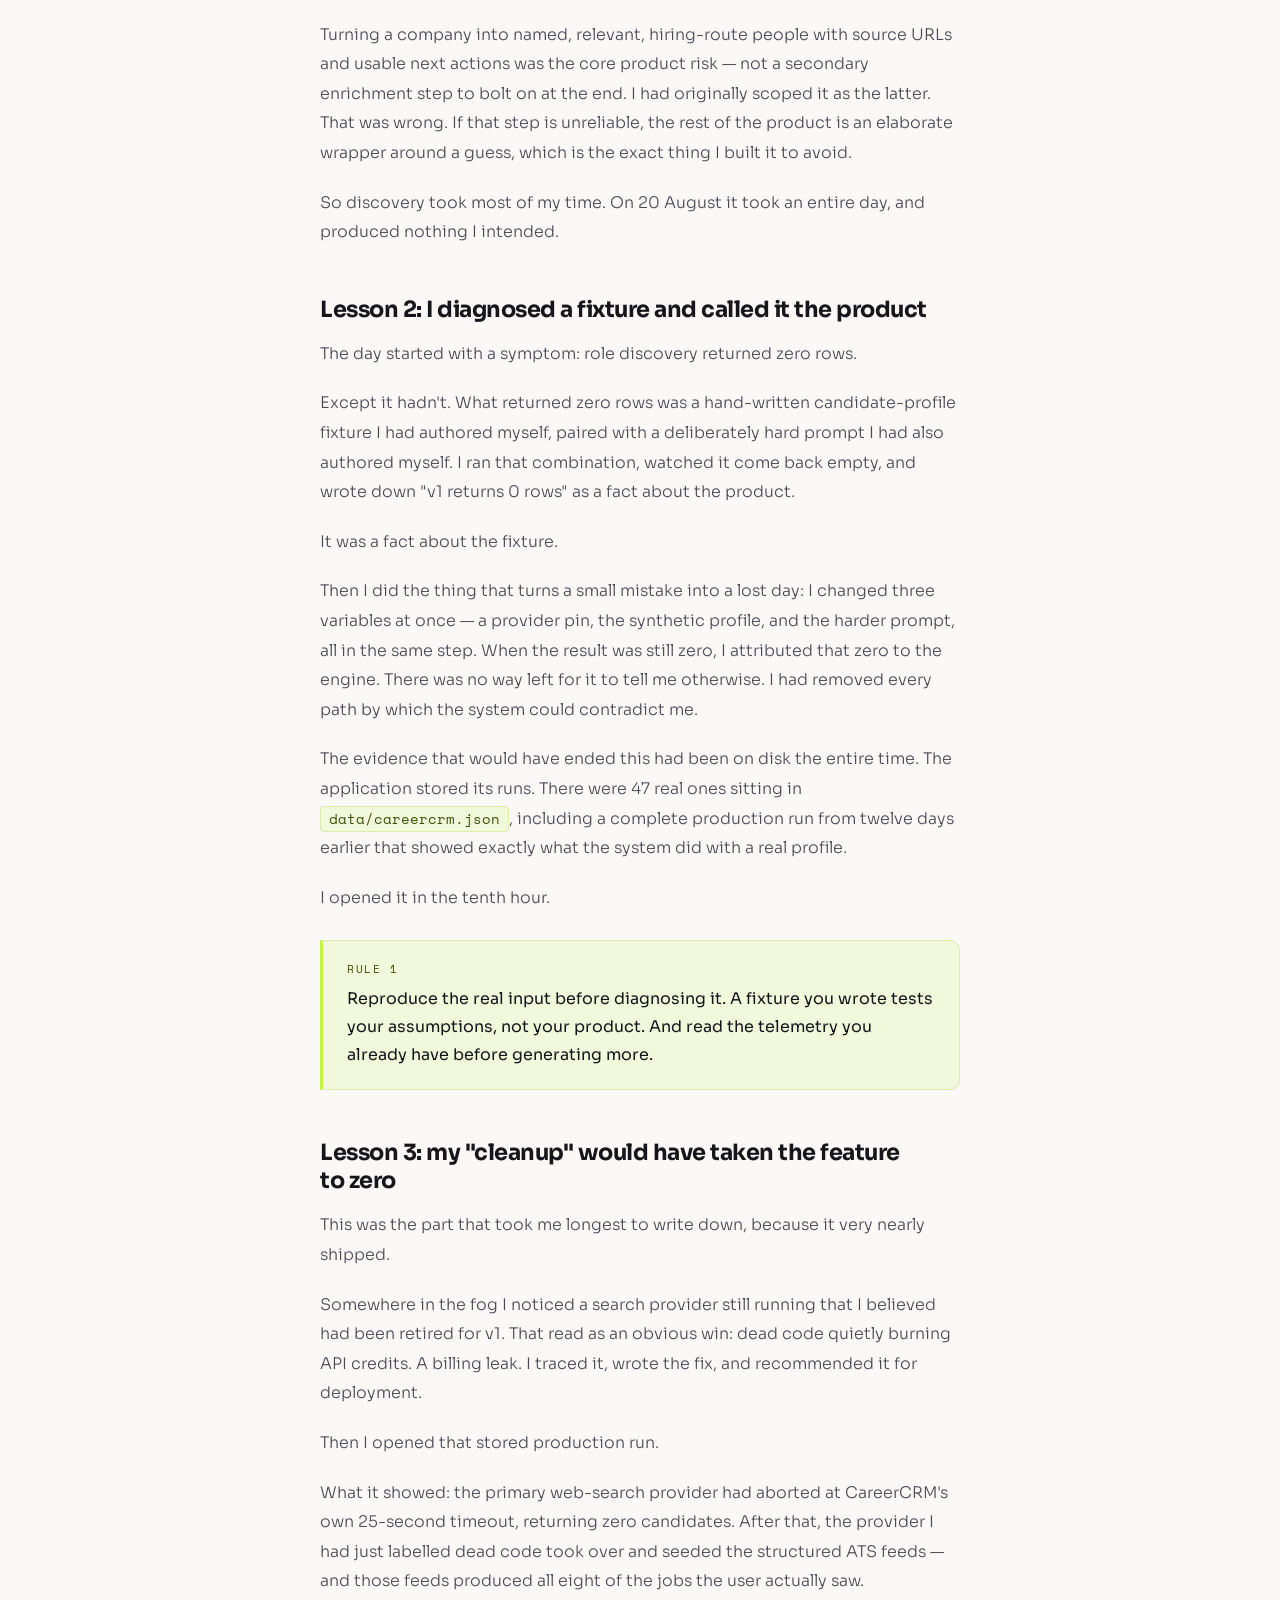
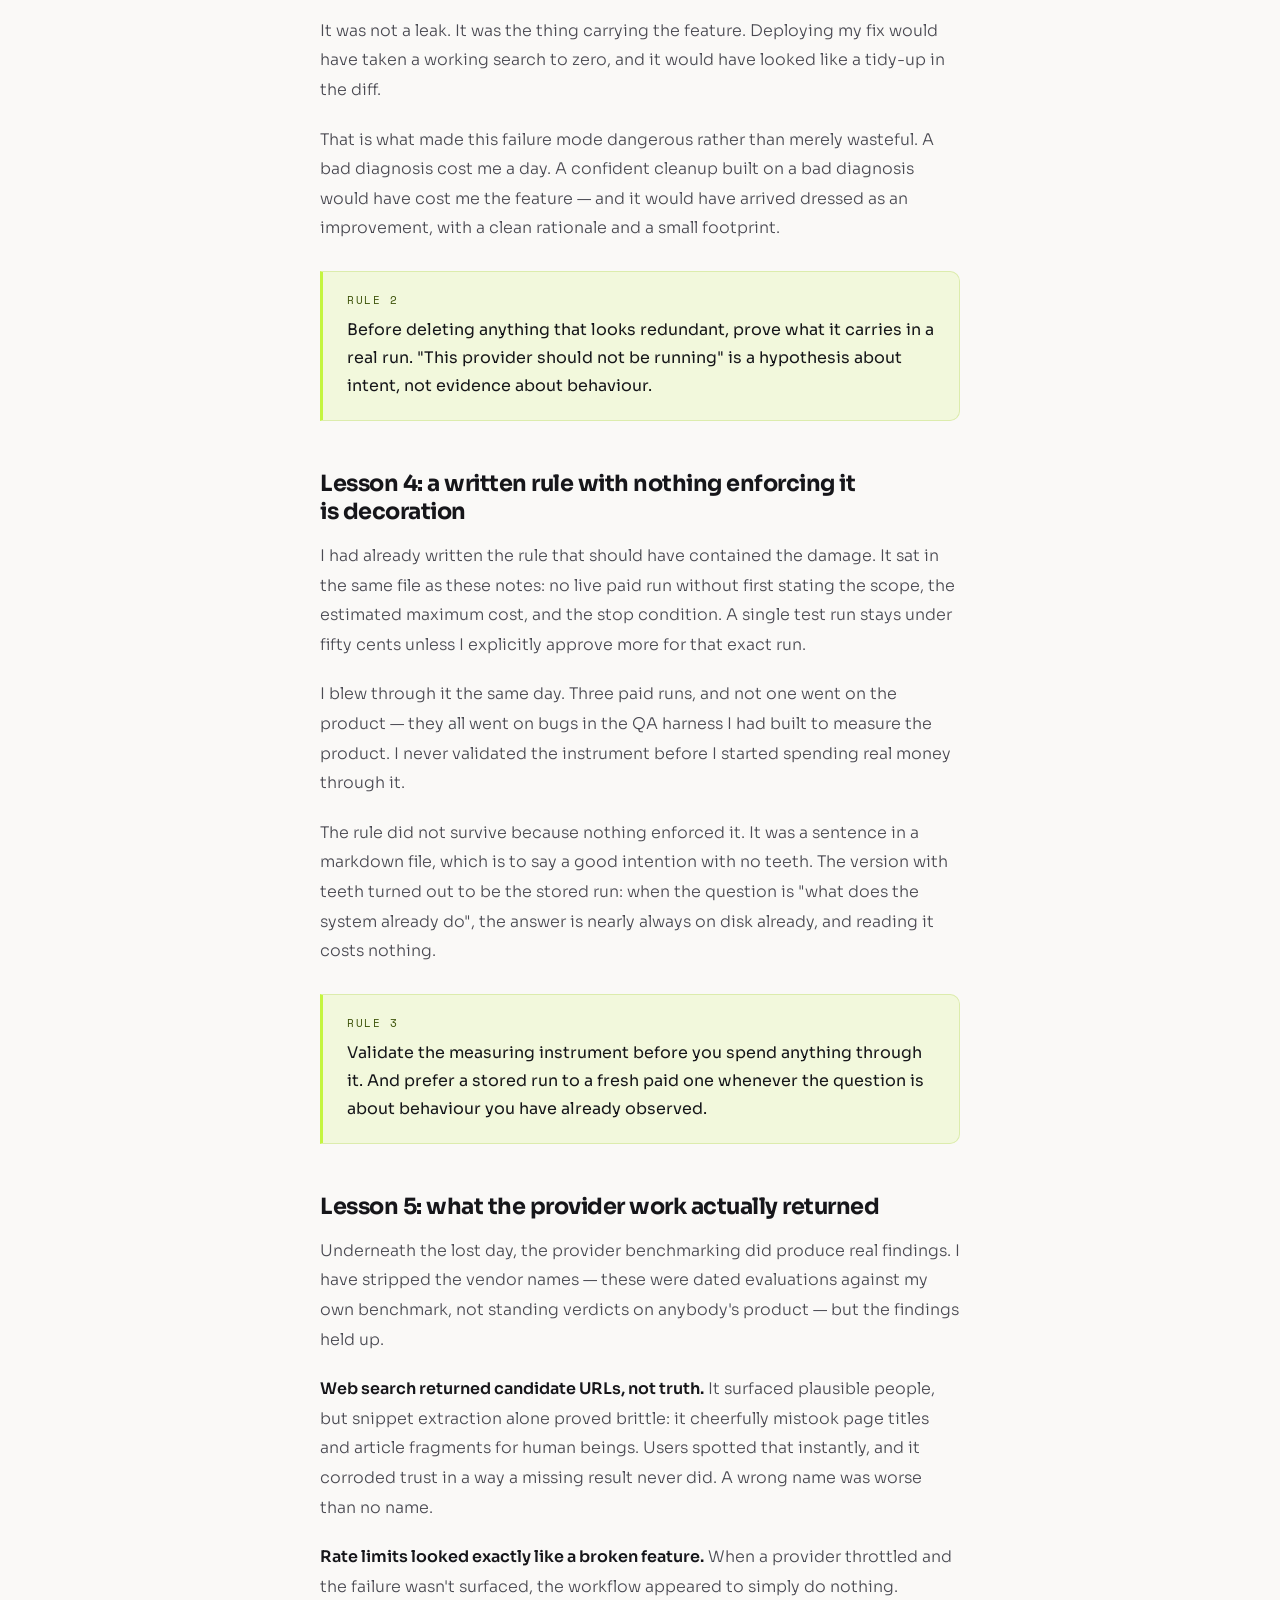
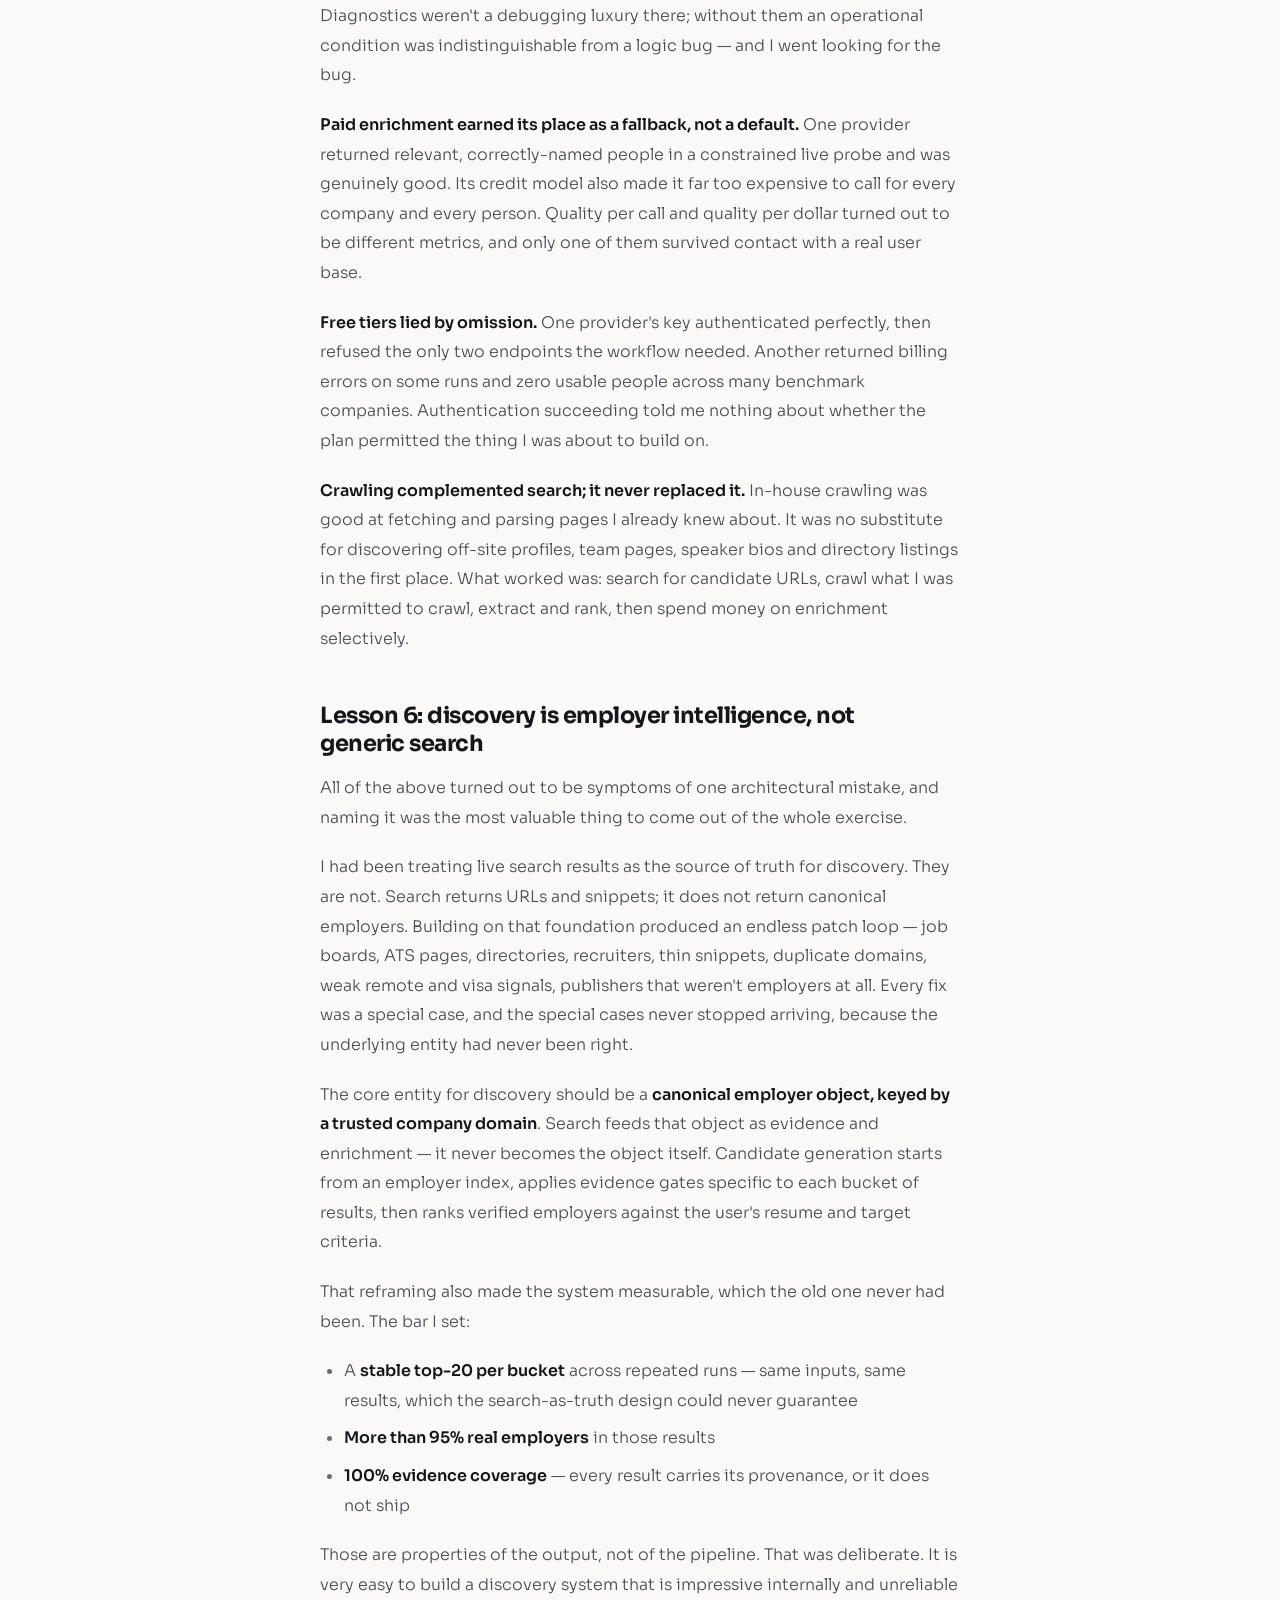
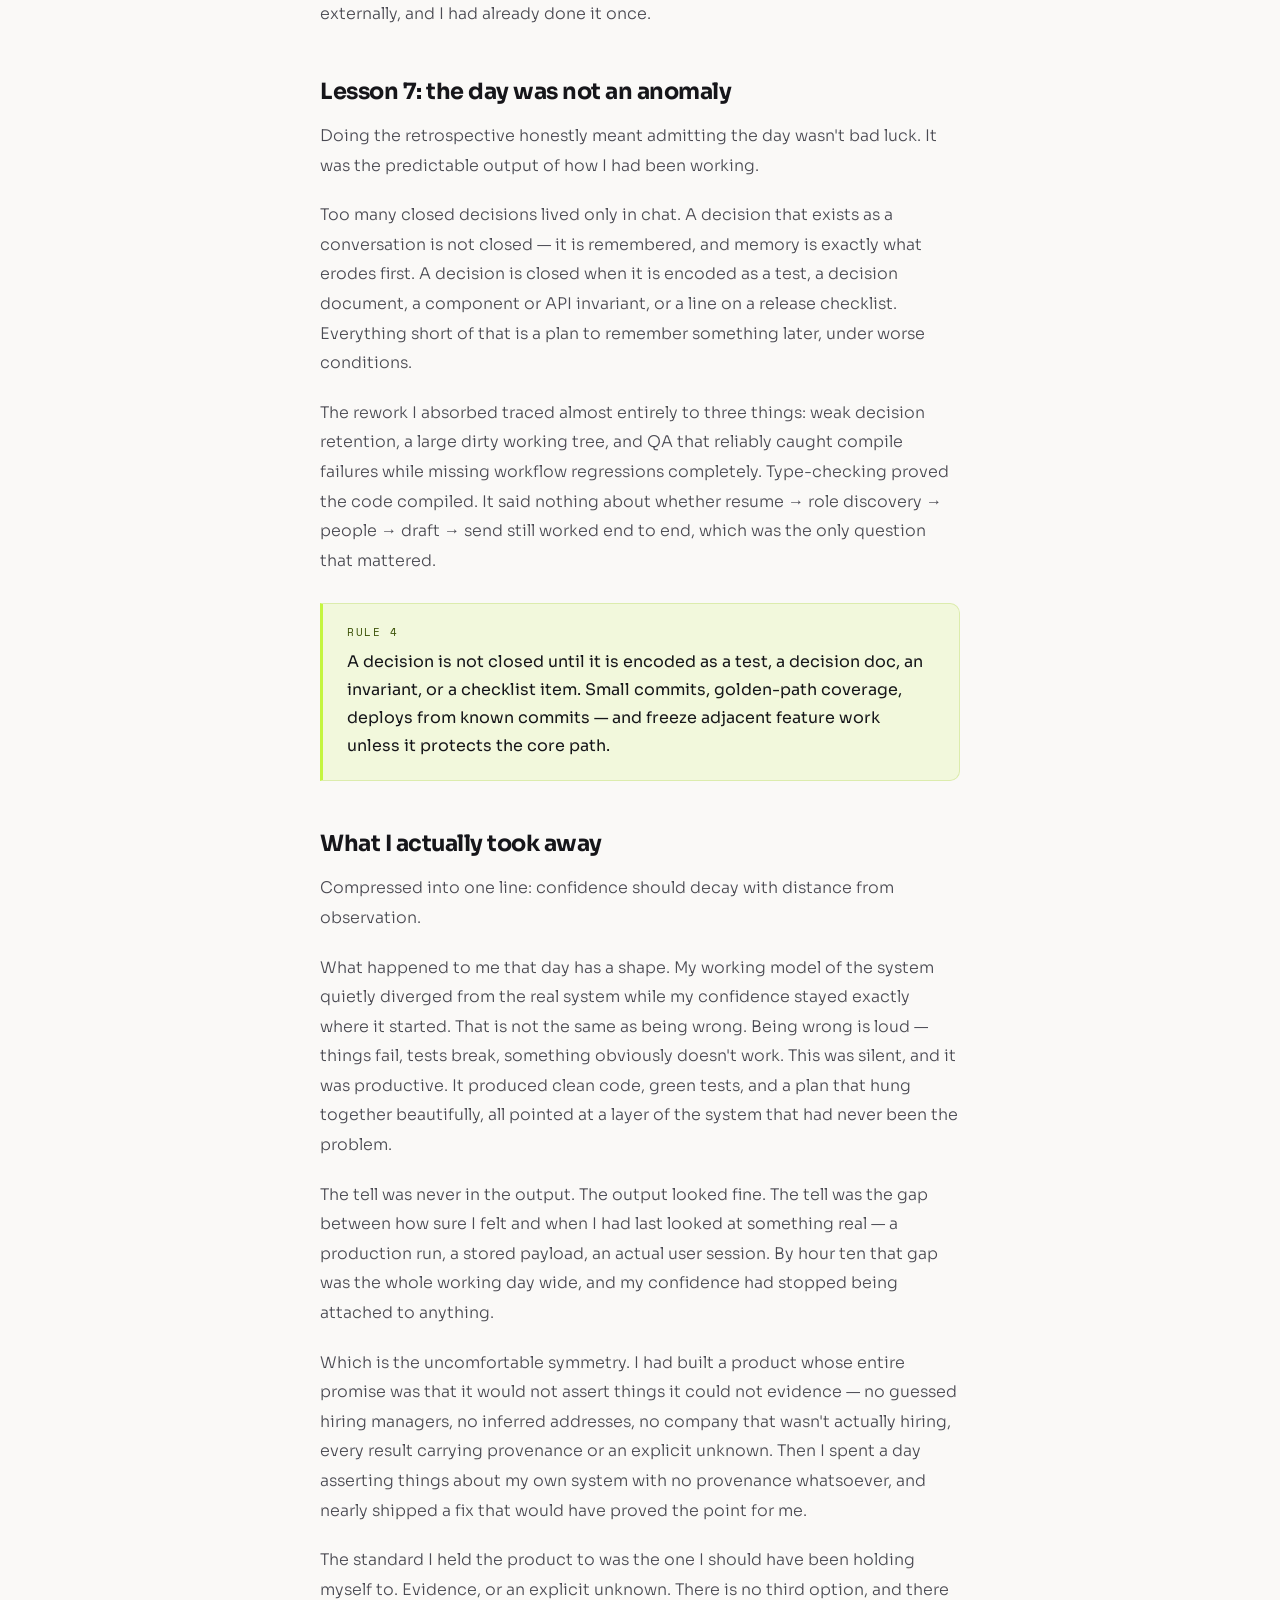
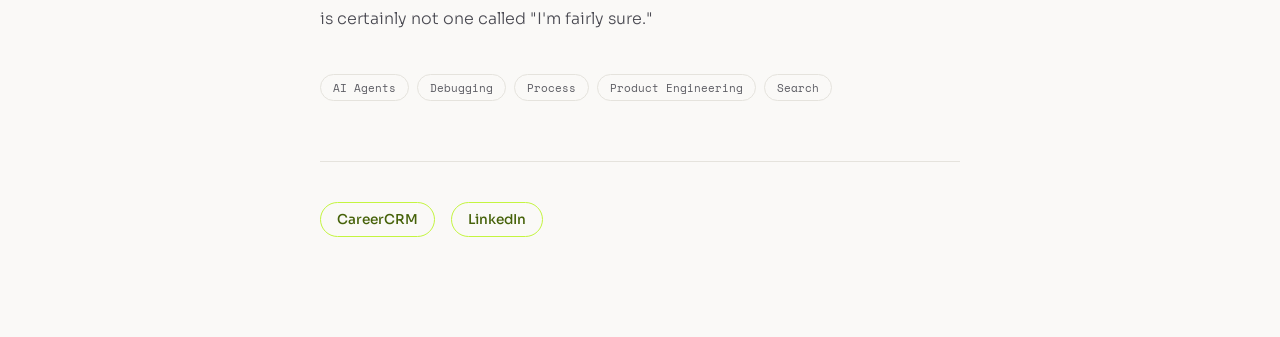
==== commit f9a388f9: "Rewrite article in retrospective voice The piece kept slipping into present continuous - "I'm buildi" ====
--- a/blog/agentic-saas-lessons.html
+++ b/blog/agentic-saas-lessons.html
@@ -12,7 +12,7 @@
 <meta charset="UTF-8">
 <meta name="viewport" content="width=device-width, initial-scale=1.0">
 <title>Lessons from building an agentic SaaS - Vyom Bhushan</title>
-<meta name="description" content="What I learned building CareerCRM: why discovery is the real product risk, what web search and paid enrichment actually give you, and the four rules I now work by.">
+<meta name="description" content="What building CareerCRM taught me: why discovery was the real product risk, what web search and paid enrichment actually gave me, and the four rules I work by now.">
 <link rel="icon" type="image/svg+xml" href="data:image/svg+xml,%3Csvg xmlns='http://www.w3.org/2000/svg' viewBox='0 0 32 32'%3E%3Crect width='32' height='32' rx='6' fill='%23faf9f7'/%3E%3Ctext x='16' y='23' font-family='Arial,sans-serif' font-weight='700' font-size='20' fill='%2346620a' text-anchor='middle'%3EV%3C/text%3E%3C/svg%3E">
 <link href="https://fonts.googleapis.com/css2?family=Space+Mono:wght@400;700&family=Sora:wght@300;400;500;600;700;800&display=swap" rel="stylesheet">
 <link rel="stylesheet" href="article.css">
@@ -91,19 +91,19 @@
 <article>
   <div class="article-meta">Sep 8, 2026 · 9 min read</div>
   <h1>Lessons from building an agentic SaaS</h1>
-  <p class="article-subtitle">I'm building a product whose first rule is <em>evidence or nothing</em>. Then I spent a full day debugging it on no evidence at all — and produced working code, passing tests, and a coherent plan aimed squarely at the wrong layer. That day, and the provider work around it, taught me more than the six weeks before it.</p>
+  <p class="article-subtitle">I built CareerCRM on a single rule: evidence or nothing. Then I spent a full day debugging it on no evidence at all — and came away with working code, passing tests, and a coherent plan aimed squarely at the wrong layer. Here is what that day, and the provider work around it, actually taught me.</p>
 
   <div class="article-body">
 
-    <h2>What I'm building</h2>
-
-    <p><strong>CareerCRM</strong> is an evidence-backed job-search operating system. It finds real roles, real people, and real reasons you fit — and it is built specifically to never invent any of them.</p>
-
-    <p>That constraint is the whole product. The tools in this space push hard in the other direction. Auto-apply bots optimise for volume, which is precisely what employers filter out. AI resume tools generate confident prose with nothing underneath it. Enrichment platforms built for sales pipelines will hand you a guessed email address and call it a lead. All of them are willing to fabricate, because fabrication is cheap and the cost lands on the candidate, who never finds out why the outreach went nowhere.</p>
-
-    <p>So CareerCRM runs on a few rules that are deliberately expensive to keep. Every employer, person, role link and email carries provenance or an explicit unknown state. A referral target needs a name, a current relevant title, an employer match and a public source URL — the email address is optional. The user always sends; drafts are reviewed, Gmail needs explicit approval, LinkedIn stays manual. And the funnel only counts an application when the user says they applied.</p>
-
-    <p>The core path looks like this:</p>
+    <h2>What I built</h2>
+
+    <p><strong>CareerCRM</strong> is an evidence-backed job-search operating system. It finds real roles, real people, and real reasons you fit — and it was built specifically to never invent any of them.</p>
+
+    <p>That constraint drove every decision. The tools in this space push hard the other way. Auto-apply bots optimise for volume, which is precisely what employers filter out. AI resume tools generate confident prose with nothing underneath it. Enrichment platforms built for sales pipelines will hand you a guessed email address and call it a lead. All of them fabricate, because fabrication is cheap and the cost lands on the candidate, who never finds out why the outreach went nowhere.</p>
+
+    <p>So I built on a few rules that were deliberately expensive to keep. Every employer, person, role link and email carries provenance or an explicit unknown state. A referral target needs a name, a current relevant title, an employer match and a public source URL — the email address is optional. The user always sends: drafts get reviewed, Gmail needs explicit approval, LinkedIn stays manual. And the funnel only counts an application when the user says they applied.</p>
+
+    <p>The core path came out like this:</p>
 
     <div class="flow">
       <span>Resume</span><i>→</i>
@@ -115,123 +115,123 @@
       <span>You approve &amp; send</span>
     </div>
 
-    <p>I built it solo — Next.js, TypeScript, Supabase — which matters to this story, because there was nobody in the room to ask the obvious question.</p>
-
-    <h2>Discovery is the hard part</h2>
-
-    <p>The two highlighted steps are where the product lives or dies. Everything downstream is workflow, and workflow is tractable. Discovery is not.</p>
-
-    <p>Turning a company into named, relevant, hiring-route people with source URLs and usable next actions is the core product risk, not a secondary enrichment step bolted on at the end. If that step is unreliable, the rest of the product is an elaborate wrapper around a guess — which is the exact thing I built it to avoid.</p>
-
-    <p>So I spend a lot of time on discovery. On 20 August, I spent an entire day on it. Here is what that day actually produced.</p>
-
-    <h2>The fixture that wasn't the product</h2>
+    <p>I built it solo — Next.js, TypeScript, Supabase — which mattered more than I expected, because there was nobody in the room to ask me the obvious question.</p>
+
+    <h2>Lesson 1: discovery was the whole product risk</h2>
+
+    <p>The two highlighted steps turned out to be where the product lived or died. Everything downstream was workflow, and workflow was tractable. Discovery was not.</p>
+
+    <p>Turning a company into named, relevant, hiring-route people with source URLs and usable next actions was the core product risk — not a secondary enrichment step to bolt on at the end. I had originally scoped it as the latter. That was wrong. If that step is unreliable, the rest of the product is an elaborate wrapper around a guess, which is the exact thing I built it to avoid.</p>
+
+    <p>So discovery took most of my time. On 20 August it took an entire day, and produced nothing I intended.</p>
+
+    <h2>Lesson 2: I diagnosed a fixture and called it the product</h2>
 
     <p>The day started with a symptom: role discovery returned zero rows.</p>
 
-    <p>Except it didn't. What returned zero rows was a hand-written candidate-profile fixture I had authored myself, paired with a deliberately hard prompt I had also authored myself. I ran that combination, watched it come back empty, and wrote down "v1 returns 0 rows" as a fact about the product.</p>
+    <p>Except it hadn't. What returned zero rows was a hand-written candidate-profile fixture I had authored myself, paired with a deliberately hard prompt I had also authored myself. I ran that combination, watched it come back empty, and wrote down "v1 returns 0 rows" as a fact about the product.</p>
 
     <p>It was a fact about the fixture.</p>
 
-    <p>Then I did the thing that turns a small mistake into a lost day: I changed three variables at once. A provider pin, the synthetic profile, and the harder prompt — all in the same step. When the result was still zero, I attributed that zero to the engine. There was no way for it to tell me otherwise. I had removed every path by which the system could contradict me.</p>
-
-    <p>The evidence that would have ended this was already on disk, and had been the whole time. The application stores its runs. There were 47 real ones sitting in <code>data/careercrm.json</code>, including a complete production run from twelve days earlier that showed exactly what the system does with a real profile.</p>
+    <p>Then I did the thing that turns a small mistake into a lost day: I changed three variables at once — a provider pin, the synthetic profile, and the harder prompt, all in the same step. When the result was still zero, I attributed that zero to the engine. There was no way left for it to tell me otherwise. I had removed every path by which the system could contradict me.</p>
+
+    <p>The evidence that would have ended this had been on disk the entire time. The application stored its runs. There were 47 real ones sitting in <code>data/careercrm.json</code>, including a complete production run from twelve days earlier that showed exactly what the system did with a real profile.</p>
 
     <p>I opened it in the tenth hour.</p>
 
     <div class="rule">
       <div class="rule-label">Rule 1</div>
-      <p>Reproduce the real input before diagnosing it. A fixture you wrote tests your assumptions, not the product. And read the telemetry you already have before you generate more.</p>
-    </div>
-
-    <h2>The cleanup that would have broken production</h2>
-
-    <p>This is the part I find genuinely uncomfortable, because it nearly shipped.</p>
-
-    <p>Somewhere in the fog, I noticed a search provider still running that I believed had been retired for v1. That reads as an obvious win: dead code still burning API credits. A billing leak. I traced it, wrote the fix, and recommended it for deployment.</p>
+      <p>Reproduce the real input before diagnosing it. A fixture you wrote tests your assumptions, not your product. And read the telemetry you already have before generating more.</p>
+    </div>
+
+    <h2>Lesson 3: my "cleanup" would have taken the feature to zero</h2>
+
+    <p>This was the part that took me longest to write down, because it very nearly shipped.</p>
+
+    <p>Somewhere in the fog I noticed a search provider still running that I believed had been retired for v1. That read as an obvious win: dead code quietly burning API credits. A billing leak. I traced it, wrote the fix, and recommended it for deployment.</p>
 
     <p>Then I opened that stored production run.</p>
 
-    <p>What it showed: the primary web-search provider aborts at CareerCRM's own 25-second timeout, returning zero candidates. After that, the provider I had just labelled dead code takes over and seeds the structured ATS feeds — and those feeds produce all eight of the jobs the user actually sees.</p>
-
-    <p>It wasn't a leak. It was the thing carrying the feature. Deploying my fix would have taken a working search to zero, and it would have looked like a tidy-up in the diff.</p>
-
-    <p>This is what makes drift dangerous rather than merely wasteful. A bad diagnosis costs you a day. A confident cleanup built on a bad diagnosis costs you the feature, and it arrives dressed as an improvement, with a clean rationale and a small footprint.</p>
+    <p>What it showed: the primary web-search provider had aborted at CareerCRM's own 25-second timeout, returning zero candidates. After that, the provider I had just labelled dead code took over and seeded the structured ATS feeds — and those feeds produced all eight of the jobs the user actually saw.</p>
+
+    <p>It was not a leak. It was the thing carrying the feature. Deploying my fix would have taken a working search to zero, and it would have looked like a tidy-up in the diff.</p>
+
+    <p>That is what made this failure mode dangerous rather than merely wasteful. A bad diagnosis cost me a day. A confident cleanup built on a bad diagnosis would have cost me the feature — and it would have arrived dressed as an improvement, with a clean rationale and a small footprint.</p>
 
     <div class="rule">
       <div class="rule-label">Rule 2</div>
-      <p>Before deleting anything that looks redundant, prove what it carries in a real run. "Provider X should not be running" is a hypothesis about intent. It is not evidence about behaviour.</p>
-    </div>
-
-    <h2>The rule that didn't survive contact</h2>
-
-    <p>I had already written the rule that should have contained the damage. In the same file as these notes: no live paid run without stating the scope, the estimated maximum cost, and the stop condition first. A single test run stays under fifty cents unless I explicitly approve more for that exact run.</p>
-
-    <p>I blew through it that same day. Three paid runs, and not one of them was spent on the product — they were spent on bugs in the QA harness I had built to measure the product. I never validated the instrument before I started spending real money through it.</p>
-
-    <p>A written rule does not survive drift unless something enforces it. Mine was a sentence in a markdown file, which is to say it was a good intention with no teeth. The version with teeth is a stored historical run: when the question is "what does the system already do", the answer is almost always already on disk, and it costs nothing to read.</p>
+      <p>Before deleting anything that looks redundant, prove what it carries in a real run. "This provider should not be running" is a hypothesis about intent, not evidence about behaviour.</p>
+    </div>
+
+    <h2>Lesson 4: a written rule with nothing enforcing it is decoration</h2>
+
+    <p>I had already written the rule that should have contained the damage. It sat in the same file as these notes: no live paid run without first stating the scope, the estimated maximum cost, and the stop condition. A single test run stays under fifty cents unless I explicitly approve more for that exact run.</p>
+
+    <p>I blew through it the same day. Three paid runs, and not one went on the product — they all went on bugs in the QA harness I had built to measure the product. I never validated the instrument before I started spending real money through it.</p>
+
+    <p>The rule did not survive because nothing enforced it. It was a sentence in a markdown file, which is to say a good intention with no teeth. The version with teeth turned out to be the stored run: when the question is "what does the system already do", the answer is nearly always on disk already, and reading it costs nothing.</p>
 
     <div class="rule">
       <div class="rule-label">Rule 3</div>
       <p>Validate the measuring instrument before you spend anything through it. And prefer a stored run to a fresh paid one whenever the question is about behaviour you have already observed.</p>
     </div>
 
-    <h2>What the search work actually taught me</h2>
-
-    <p>Underneath the lost day, the provider work did produce real findings. Stripped of vendor names — these were dated evaluations against my benchmark, not standing verdicts on anybody's product — they came out like this.</p>
-
-    <p><strong>Web search finds candidate URLs, not truth.</strong> It will surface plausible people, but snippet extraction alone is brittle: it cheerfully mistakes page titles and article fragments for human beings. Users notice this instantly, and it is corrosive to trust in a way that a missing result never is. A wrong name is worse than no name.</p>
-
-    <p><strong>Rate limits look exactly like "the feature is broken."</strong> When a provider throttles and the failure isn't surfaced, the workflow appears to simply do nothing. Diagnostics are not a debugging luxury here; without them, an operational condition is indistinguishable from a logic bug — and you will go looking for the bug.</p>
-
-    <p><strong>Paid enrichment is a precision fallback, not a default path.</strong> One provider returned relevant, correctly-named people in a constrained live probe and was genuinely good. Its credit model also made it far too expensive to call for every company and every person. Quality per call and quality per dollar are different metrics, and only one of them survives contact with a real user base.</p>
-
-    <p><strong>Free tiers lie by omission.</strong> One provider's key authenticated perfectly and then refused the only two endpoints the workflow needed. Another returned billing errors on some runs and zero usable people across many benchmark companies. Authentication succeeding tells you nothing about whether the plan permits the thing you are about to build on.</p>
-
-    <p><strong>Crawling complements search; it does not replace it.</strong> In-house crawling is good at fetching and parsing pages you already know about. It is no substitute for discovering off-site profiles, team pages, speaker bios and directory listings in the first place. The workable shape is: search for candidate URLs, crawl what you're permitted to crawl, extract and rank, then spend money on enrichment selectively.</p>
-
-    <h2>The actual fix: discovery as employer intelligence</h2>
-
-    <p>All of the above are symptoms of one architectural mistake, and naming it was the most valuable thing to come out of the whole exercise.</p>
-
-    <p>I had been treating live search results as the source of truth for discovery. They are not. Search returns URLs and snippets; it does not return canonical employers. Building on that foundation produces an endless patch loop — job boards, ATS pages, directories, recruiters, thin snippets, duplicate domains, weak remote and visa signals, publishers who aren't employers at all. Every fix is a special case, and the special cases never stop arriving, because the underlying entity was never right.</p>
-
-    <p>The core entity for discovery should be a <strong>canonical employer object, keyed by a trusted company domain</strong>. Search becomes evidence and enrichment feeding that object — never the object itself. Candidate generation starts from an employer index, applies evidence gates specific to each bucket of results, then ranks verified employers against the user's resume and target criteria.</p>
-
-    <p>That reframing also makes the system measurable, which the old one never was. The bar I set:</p>
+    <h2>Lesson 5: what the provider work actually returned</h2>
+
+    <p>Underneath the lost day, the provider benchmarking did produce real findings. I have stripped the vendor names — these were dated evaluations against my own benchmark, not standing verdicts on anybody's product — but the findings held up.</p>
+
+    <p><strong>Web search returned candidate URLs, not truth.</strong> It surfaced plausible people, but snippet extraction alone proved brittle: it cheerfully mistook page titles and article fragments for human beings. Users spotted that instantly, and it corroded trust in a way a missing result never did. A wrong name was worse than no name.</p>
+
+    <p><strong>Rate limits looked exactly like a broken feature.</strong> When a provider throttled and the failure wasn't surfaced, the workflow appeared to simply do nothing. Diagnostics weren't a debugging luxury there; without them an operational condition was indistinguishable from a logic bug — and I went looking for the bug.</p>
+
+    <p><strong>Paid enrichment earned its place as a fallback, not a default.</strong> One provider returned relevant, correctly-named people in a constrained live probe and was genuinely good. Its credit model also made it far too expensive to call for every company and every person. Quality per call and quality per dollar turned out to be different metrics, and only one of them survived contact with a real user base.</p>
+
+    <p><strong>Free tiers lied by omission.</strong> One provider's key authenticated perfectly, then refused the only two endpoints the workflow needed. Another returned billing errors on some runs and zero usable people across many benchmark companies. Authentication succeeding told me nothing about whether the plan permitted the thing I was about to build on.</p>
+
+    <p><strong>Crawling complemented search; it never replaced it.</strong> In-house crawling was good at fetching and parsing pages I already knew about. It was no substitute for discovering off-site profiles, team pages, speaker bios and directory listings in the first place. What worked was: search for candidate URLs, crawl what I was permitted to crawl, extract and rank, then spend money on enrichment selectively.</p>
+
+    <h2>Lesson 6: discovery is employer intelligence, not generic search</h2>
+
+    <p>All of the above turned out to be symptoms of one architectural mistake, and naming it was the most valuable thing to come out of the whole exercise.</p>
+
+    <p>I had been treating live search results as the source of truth for discovery. They are not. Search returns URLs and snippets; it does not return canonical employers. Building on that foundation produced an endless patch loop — job boards, ATS pages, directories, recruiters, thin snippets, duplicate domains, weak remote and visa signals, publishers that weren't employers at all. Every fix was a special case, and the special cases never stopped arriving, because the underlying entity had never been right.</p>
+
+    <p>The core entity for discovery should be a <strong>canonical employer object, keyed by a trusted company domain</strong>. Search feeds that object as evidence and enrichment — it never becomes the object itself. Candidate generation starts from an employer index, applies evidence gates specific to each bucket of results, then ranks verified employers against the user's resume and target criteria.</p>
+
+    <p>That reframing also made the system measurable, which the old one never had been. The bar I set:</p>
 
     <ul>
       <li>A <strong>stable top-20 per bucket</strong> across repeated runs — same inputs, same results, which the search-as-truth design could never guarantee</li>
       <li><strong>More than 95% real employers</strong> in those results</li>
-      <li><strong>100% evidence coverage</strong> — every single result carries its provenance, or it does not ship</li>
+      <li><strong>100% evidence coverage</strong> — every result carries its provenance, or it does not ship</li>
     </ul>
 
-    <p>Note that these are properties of the output, not of the pipeline. That is deliberate. It is very easy to build a discovery system that is impressive internally and unreliable externally.</p>
-
-    <h2>The process problem underneath all of it</h2>
-
-    <p>Doing a retrospective honestly means admitting the day wasn't an anomaly. It was the predictable output of how I had been working.</p>
-
-    <p>Too many closed decisions lived only in chat. A decision that exists as a conversation is not closed — it is remembered, and memory is exactly what drift corrodes. A decision is closed when it is encoded as a test, a decision document, a component or API invariant, or a line on a release checklist. Everything short of that is a plan to remember something later, under worse conditions.</p>
-
-    <p>The rework I've absorbed traces almost entirely to three things: weak decision retention, a large dirty working tree, and QA that reliably caught compile failures while missing workflow regressions completely. Type-checking proves the code compiles. It says nothing about whether resume → role discovery → people → draft → send still works end to end, which is the only question that matters.</p>
+    <p>Those are properties of the output, not of the pipeline. That was deliberate. It is very easy to build a discovery system that is impressive internally and unreliable externally, and I had already done it once.</p>
+
+    <h2>Lesson 7: the day was not an anomaly</h2>
+
+    <p>Doing the retrospective honestly meant admitting the day wasn't bad luck. It was the predictable output of how I had been working.</p>
+
+    <p>Too many closed decisions lived only in chat. A decision that exists as a conversation is not closed — it is remembered, and memory is exactly what erodes first. A decision is closed when it is encoded as a test, a decision document, a component or API invariant, or a line on a release checklist. Everything short of that is a plan to remember something later, under worse conditions.</p>
+
+    <p>The rework I absorbed traced almost entirely to three things: weak decision retention, a large dirty working tree, and QA that reliably caught compile failures while missing workflow regressions completely. Type-checking proved the code compiled. It said nothing about whether resume → role discovery → people → draft → send still worked end to end, which was the only question that mattered.</p>
 
     <div class="rule">
       <div class="rule-label">Rule 4</div>
       <p>A decision is not closed until it is encoded as a test, a decision doc, an invariant, or a checklist item. Small commits, golden-path coverage, deploys from known commits — and freeze adjacent feature work unless it protects the core path.</p>
     </div>
 
-    <h2>Confidence should decay with distance from observation</h2>
-
-    <p>If I compress the whole day into one line, it is that.</p>
-
-    <p>Context drift is what happens when your working model of a system quietly diverges from the real system while your confidence stays exactly where it was. It is not the same as being wrong. Being wrong is loud — things fail, tests break, something obviously doesn't work. Drift is silent, and it is productive. It produces clean code, green tests, and a plan that hangs together beautifully, all pointed at a layer of the system that was never the problem.</p>
-
-    <p>The tell is not in the output. The output looks fine. The tell is in the gap between how sure you feel and when you last looked at something real — a production run, a stored payload, an actual user session. If that gap is ten hours wide, your confidence is no longer attached to anything.</p>
-
-    <p>Which is the uncomfortable symmetry here. I am building a product whose entire promise is that it will not assert things it cannot evidence — no guessed hiring managers, no inferred addresses, no company that isn't actually hiring. Every result carries provenance or an explicit unknown. Then I spent a day asserting things about my own system with no provenance whatsoever, and I nearly shipped a fix that would have proven it.</p>
-
-    <p>The standard I hold the product to is the one I should have been holding myself to. Evidence, or an explicit unknown. There isn't a third option, and there especially isn't one called "I'm fairly sure."</p>
+    <h2>What I actually took away</h2>
+
+    <p>Compressed into one line: confidence should decay with distance from observation.</p>
+
+    <p>What happened to me that day has a shape. My working model of the system quietly diverged from the real system while my confidence stayed exactly where it started. That is not the same as being wrong. Being wrong is loud — things fail, tests break, something obviously doesn't work. This was silent, and it was productive. It produced clean code, green tests, and a plan that hung together beautifully, all pointed at a layer of the system that had never been the problem.</p>
+
+    <p>The tell was never in the output. The output looked fine. The tell was the gap between how sure I felt and when I had last looked at something real — a production run, a stored payload, an actual user session. By hour ten that gap was the whole working day wide, and my confidence had stopped being attached to anything.</p>
+
+    <p>Which is the uncomfortable symmetry. I had built a product whose entire promise was that it would not assert things it could not evidence — no guessed hiring managers, no inferred addresses, no company that wasn't actually hiring, every result carrying provenance or an explicit unknown. Then I spent a day asserting things about my own system with no provenance whatsoever, and nearly shipped a fix that would have proved the point for me.</p>
+
+    <p>The standard I held the product to was the one I should have been holding myself to. Evidence, or an explicit unknown. There is no third option, and there is certainly not one called "I'm fairly sure."</p>
 
   </div>
 
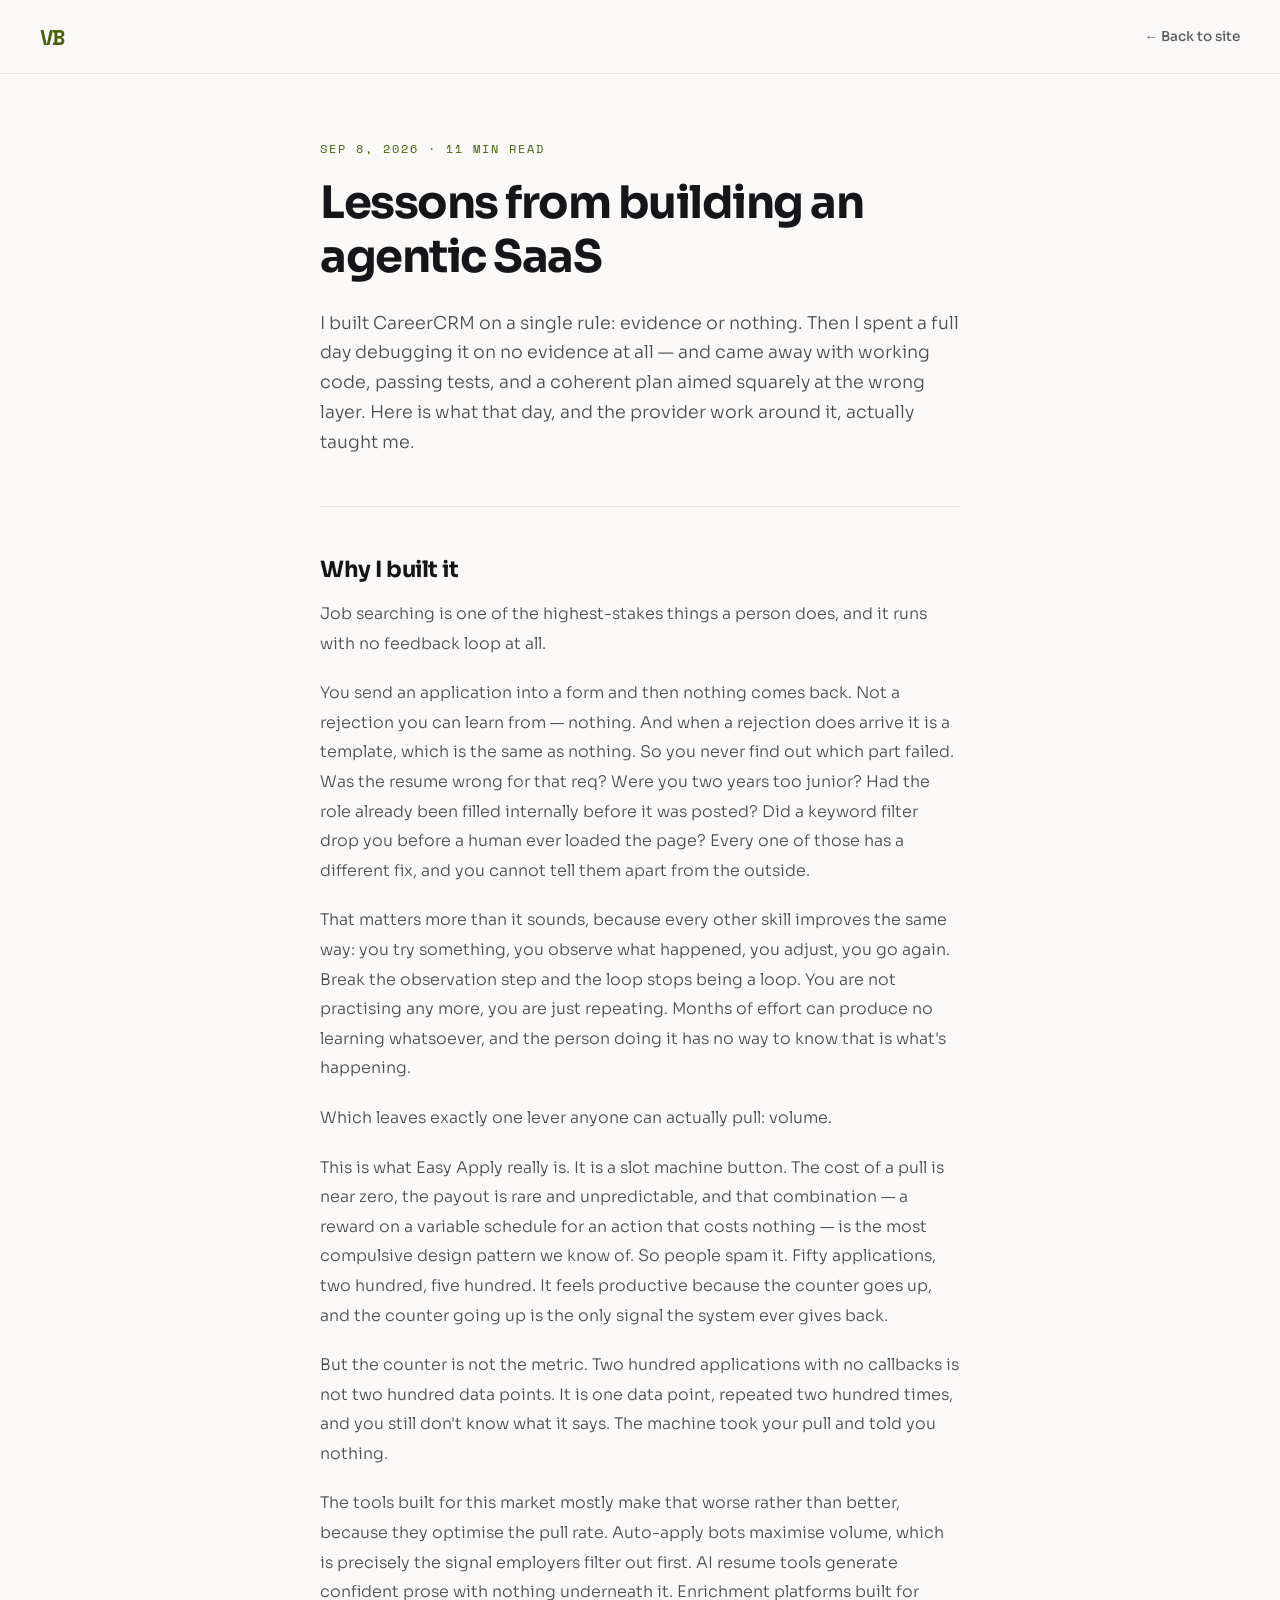
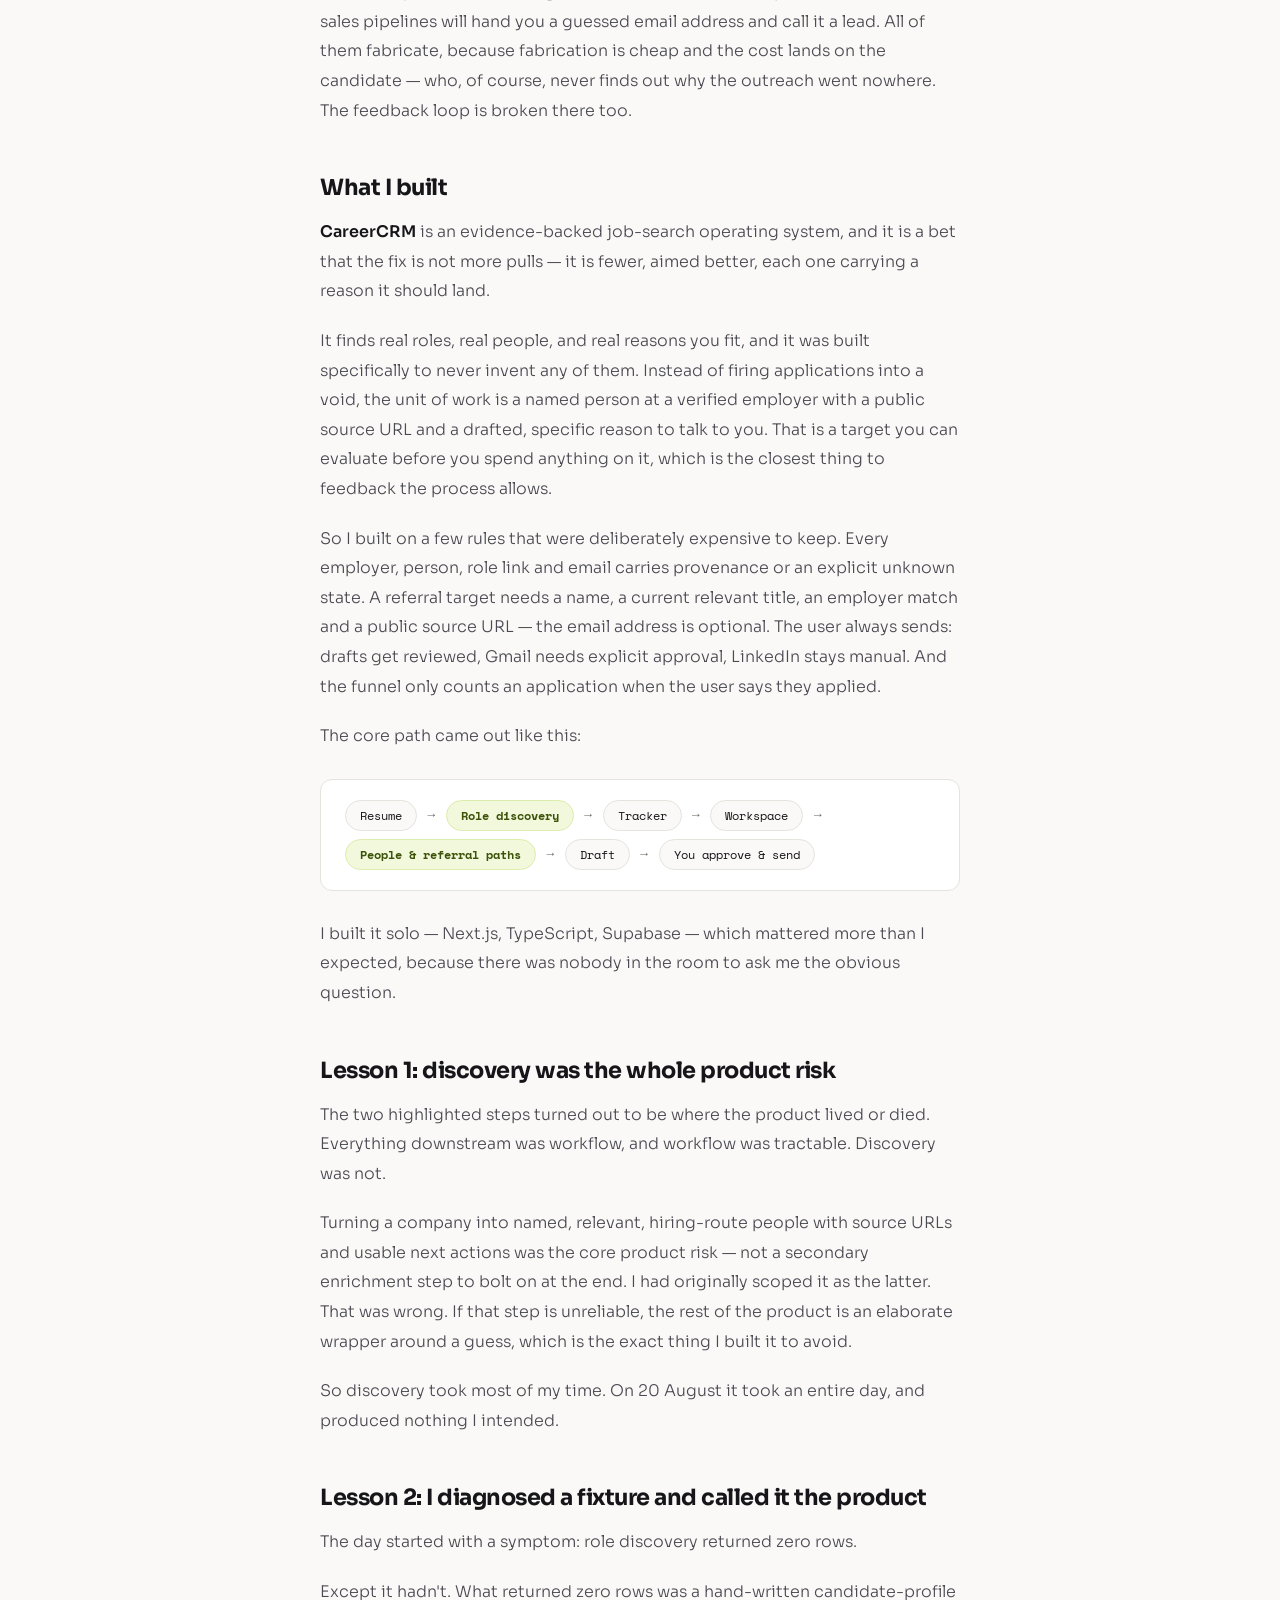
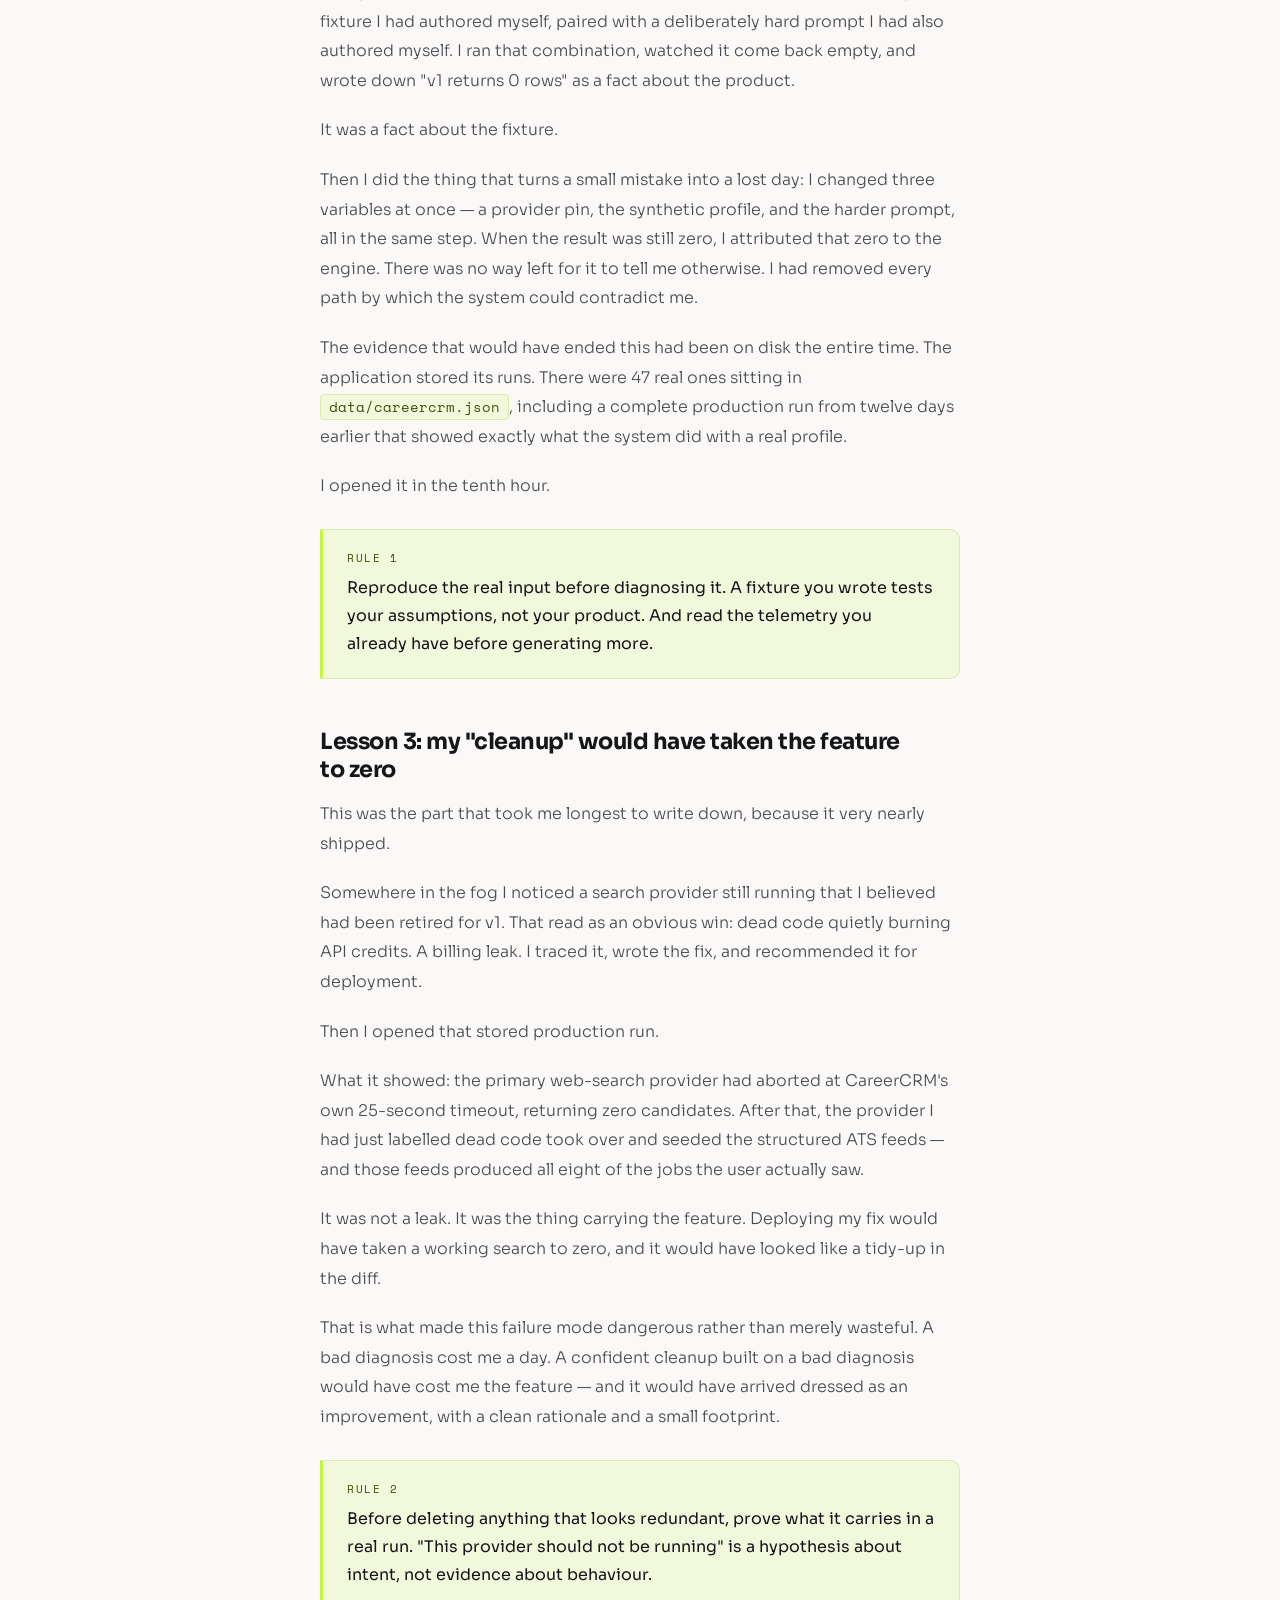
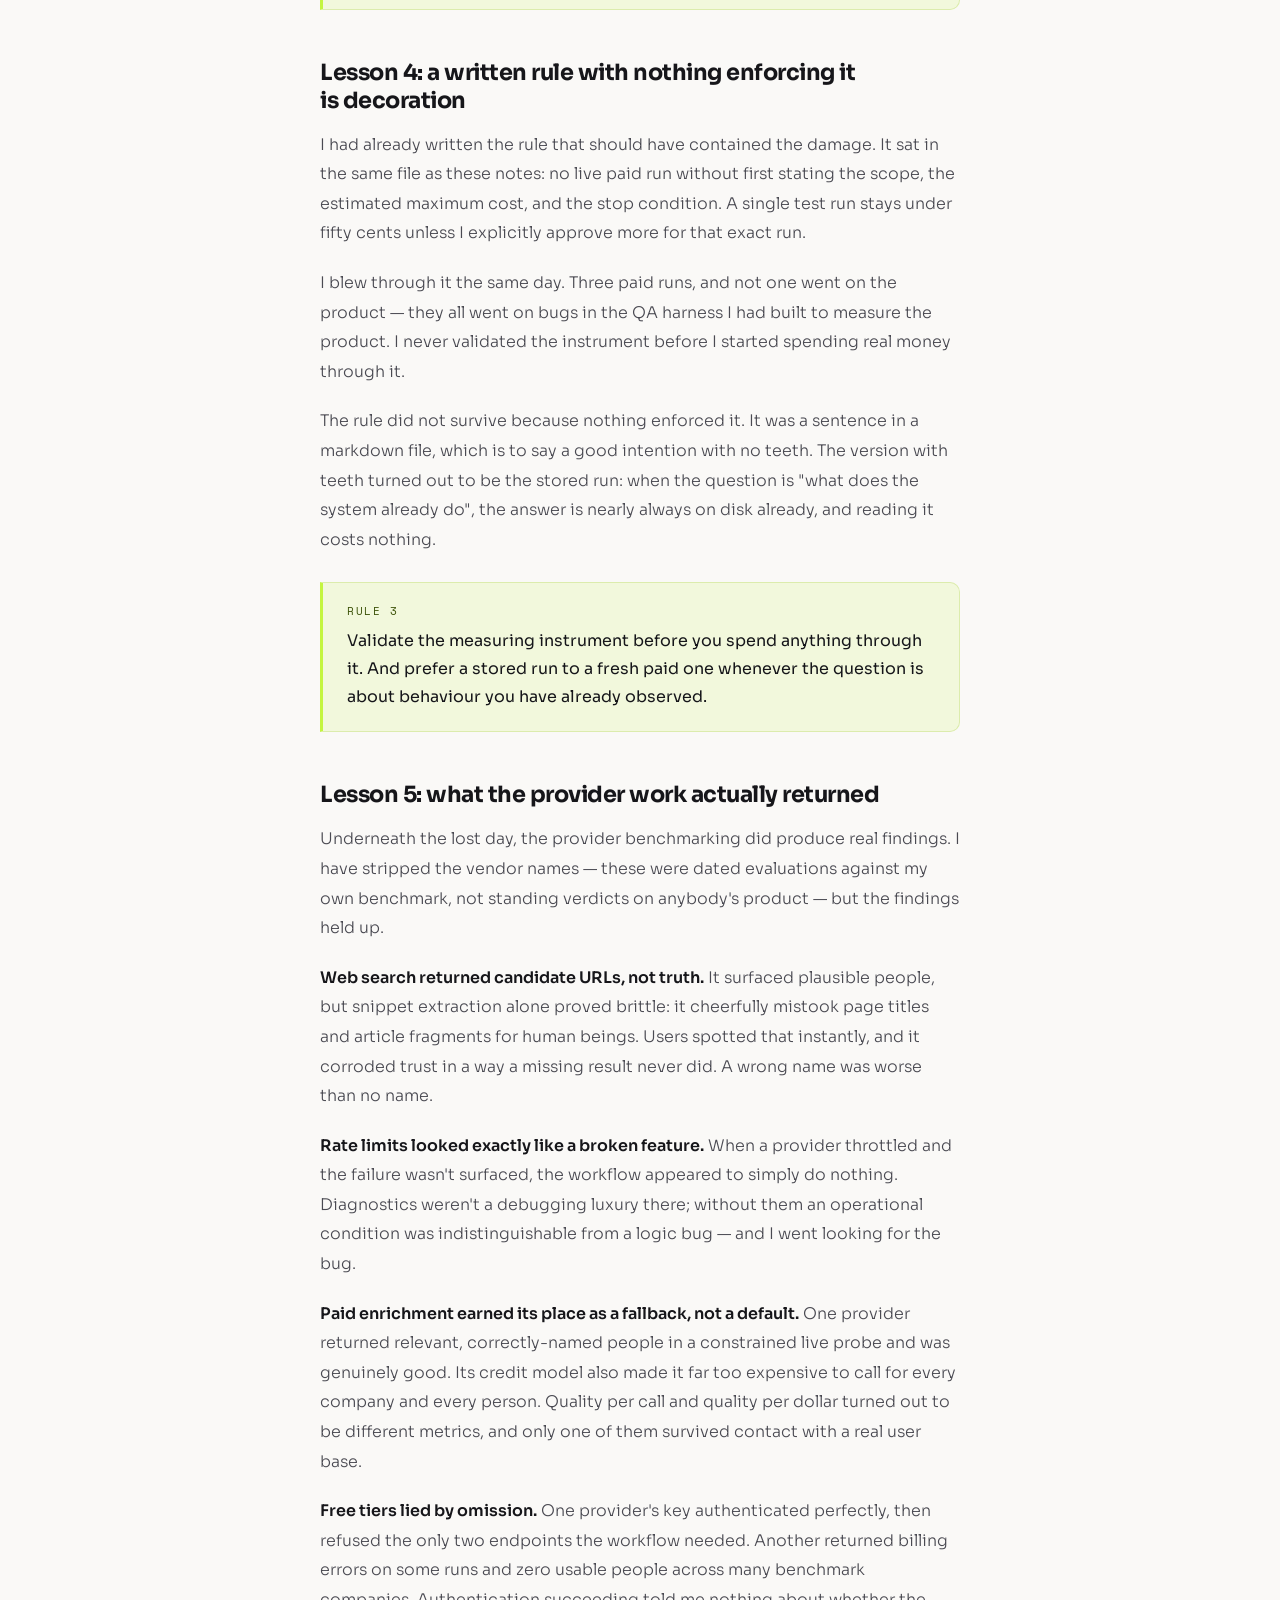
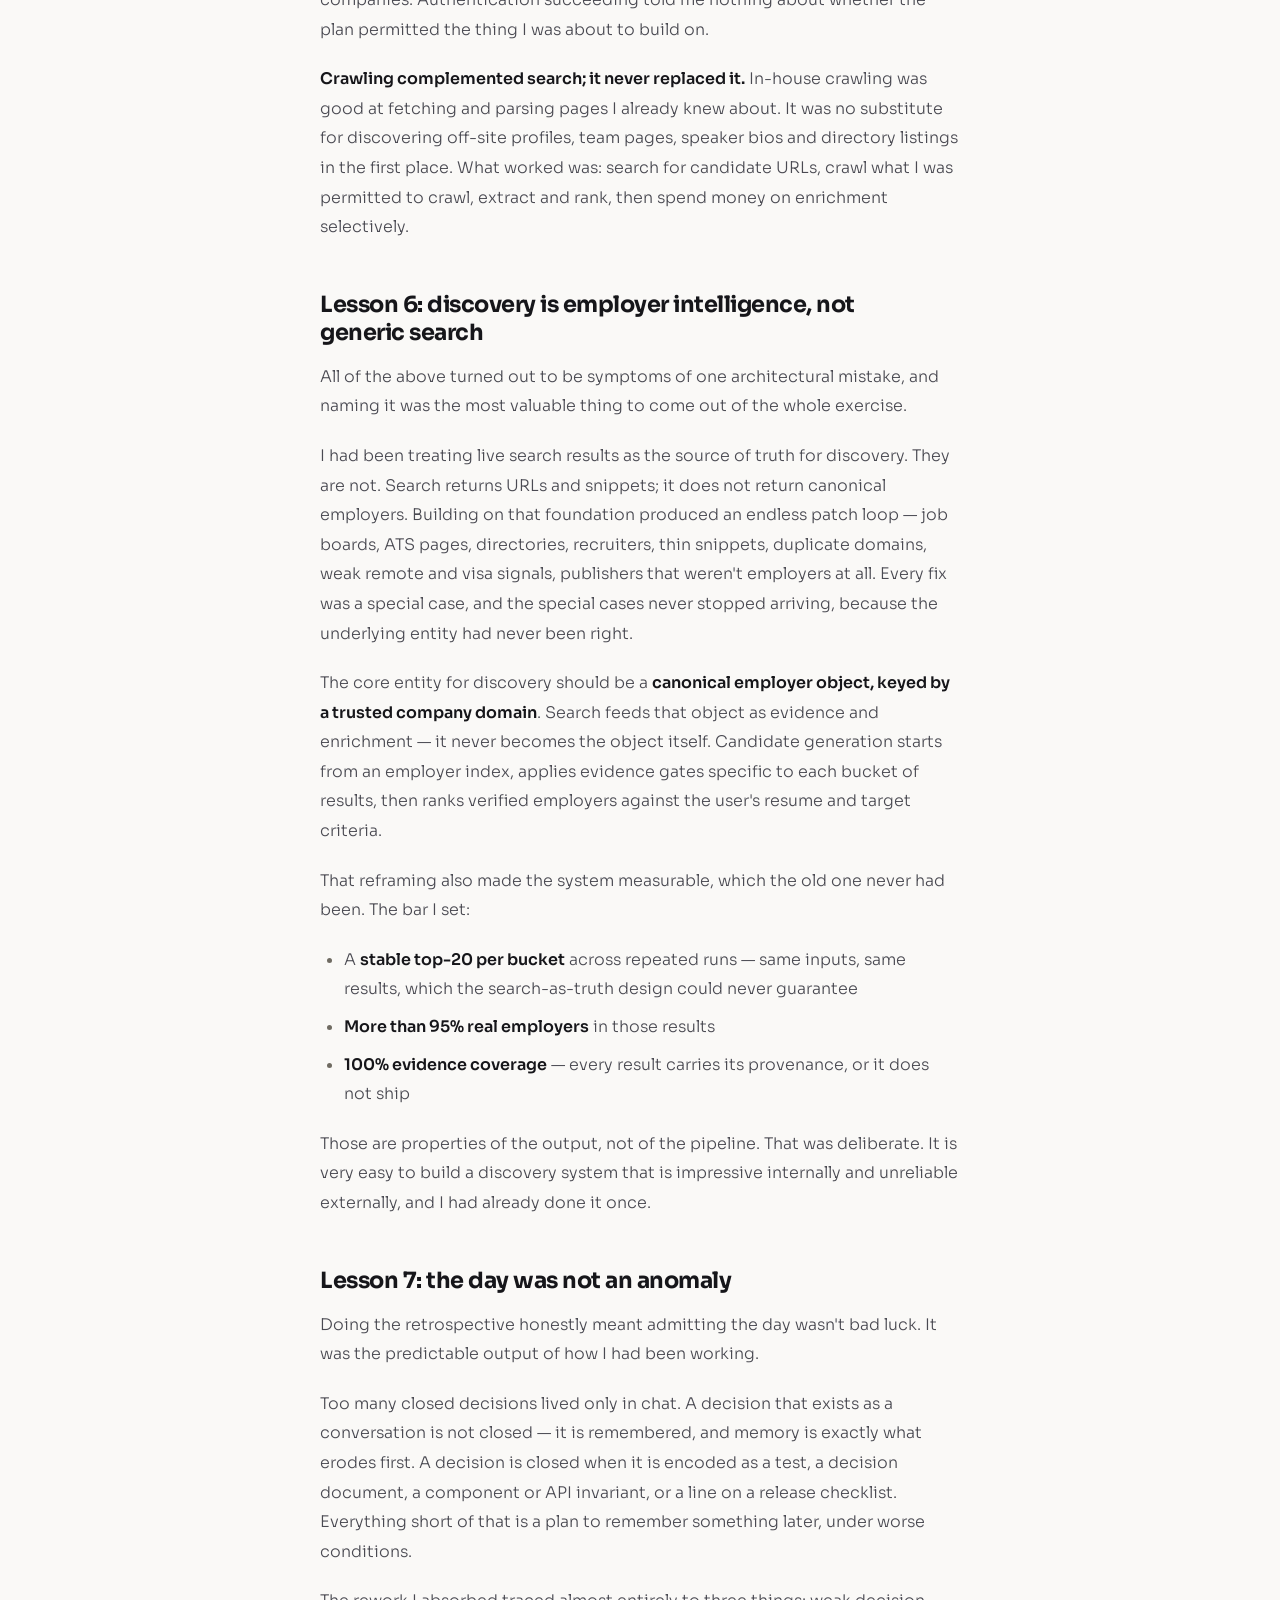
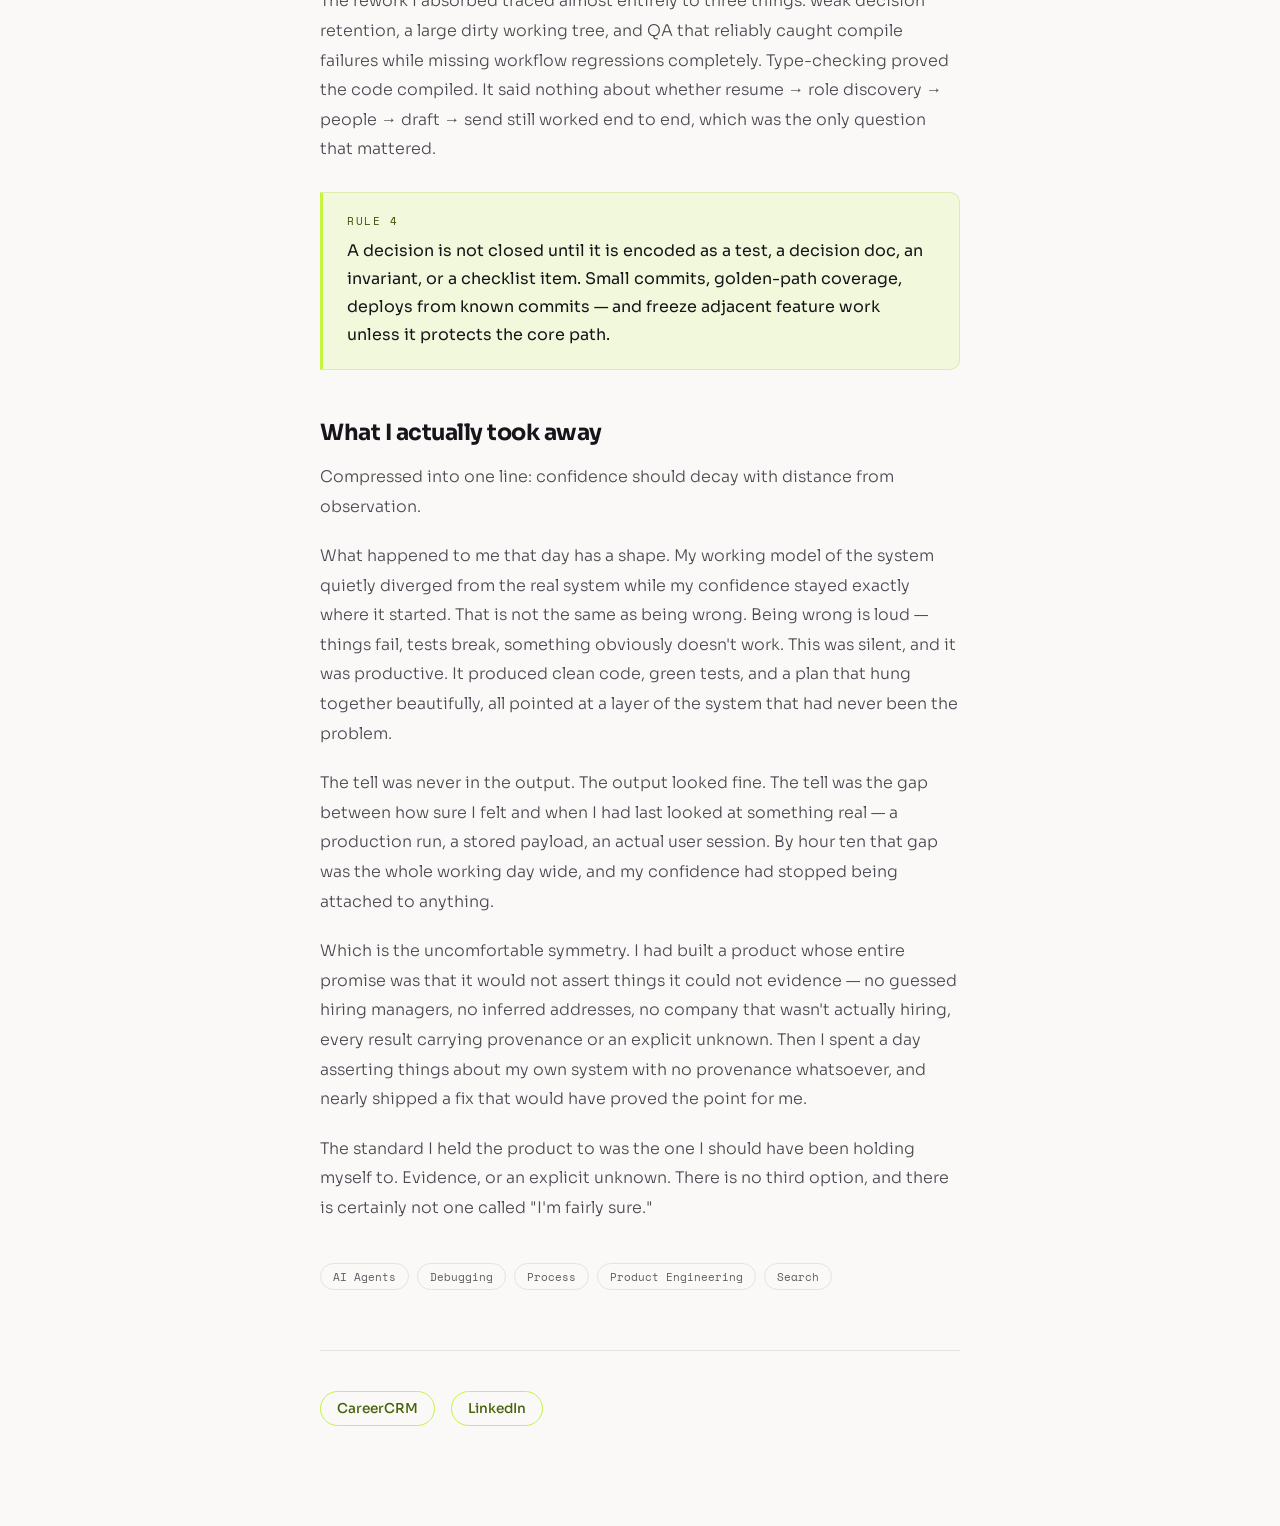
==== commit 101440ec: "Open with the problem, not the product The piece went straight to "here is what CareerCRM is" withou" ====
--- a/blog/agentic-saas-lessons.html
+++ b/blog/agentic-saas-lessons.html
@@ -89,17 +89,33 @@
 </nav>
 
 <article>
-  <div class="article-meta">Sep 8, 2026 · 9 min read</div>
+  <div class="article-meta">Sep 8, 2026 · 11 min read</div>
   <h1>Lessons from building an agentic SaaS</h1>
   <p class="article-subtitle">I built CareerCRM on a single rule: evidence or nothing. Then I spent a full day debugging it on no evidence at all — and came away with working code, passing tests, and a coherent plan aimed squarely at the wrong layer. Here is what that day, and the provider work around it, actually taught me.</p>
 
   <div class="article-body">
 
+    <h2>Why I built it</h2>
+
+    <p>Job searching is one of the highest-stakes things a person does, and it runs with no feedback loop at all.</p>
+
+    <p>You send an application into a form and then nothing comes back. Not a rejection you can learn from — nothing. And when a rejection does arrive it is a template, which is the same as nothing. So you never find out which part failed. Was the resume wrong for that req? Were you two years too junior? Had the role already been filled internally before it was posted? Did a keyword filter drop you before a human ever loaded the page? Every one of those has a different fix, and you cannot tell them apart from the outside.</p>
+
+    <p>That matters more than it sounds, because every other skill improves the same way: you try something, you observe what happened, you adjust, you go again. Break the observation step and the loop stops being a loop. You are not practising any more, you are just repeating. Months of effort can produce no learning whatsoever, and the person doing it has no way to know that is what's happening.</p>
+
+    <p>Which leaves exactly one lever anyone can actually pull: volume.</p>
+
+    <p>This is what Easy Apply really is. It is a slot machine button. The cost of a pull is near zero, the payout is rare and unpredictable, and that combination — a reward on a variable schedule for an action that costs nothing — is the most compulsive design pattern we know of. So people spam it. Fifty applications, two hundred, five hundred. It feels productive because the counter goes up, and the counter going up is the only signal the system ever gives back.</p>
+
+    <p>But the counter is not the metric. Two hundred applications with no callbacks is not two hundred data points. It is one data point, repeated two hundred times, and you still don't know what it says. The machine took your pull and told you nothing.</p>
+
+    <p>The tools built for this market mostly make that worse rather than better, because they optimise the pull rate. Auto-apply bots maximise volume, which is precisely the signal employers filter out first. AI resume tools generate confident prose with nothing underneath it. Enrichment platforms built for sales pipelines will hand you a guessed email address and call it a lead. All of them fabricate, because fabrication is cheap and the cost lands on the candidate — who, of course, never finds out why the outreach went nowhere. The feedback loop is broken there too.</p>
+
     <h2>What I built</h2>
 
-    <p><strong>CareerCRM</strong> is an evidence-backed job-search operating system. It finds real roles, real people, and real reasons you fit — and it was built specifically to never invent any of them.</p>
-
-    <p>That constraint drove every decision. The tools in this space push hard the other way. Auto-apply bots optimise for volume, which is precisely what employers filter out. AI resume tools generate confident prose with nothing underneath it. Enrichment platforms built for sales pipelines will hand you a guessed email address and call it a lead. All of them fabricate, because fabrication is cheap and the cost lands on the candidate, who never finds out why the outreach went nowhere.</p>
+    <p><strong>CareerCRM</strong> is an evidence-backed job-search operating system, and it is a bet that the fix is not more pulls — it is fewer, aimed better, each one carrying a reason it should land.</p>
+
+    <p>It finds real roles, real people, and real reasons you fit, and it was built specifically to never invent any of them. Instead of firing applications into a void, the unit of work is a named person at a verified employer with a public source URL and a drafted, specific reason to talk to you. That is a target you can evaluate before you spend anything on it, which is the closest thing to feedback the process allows.</p>
 
     <p>So I built on a few rules that were deliberately expensive to keep. Every employer, person, role link and email carries provenance or an explicit unknown state. A referral target needs a name, a current relevant title, an employer match and a public source URL — the email address is optional. The user always sends: drafts get reviewed, Gmail needs explicit approval, LinkedIn stays manual. And the funnel only counts an application when the user says they applied.</p>
 
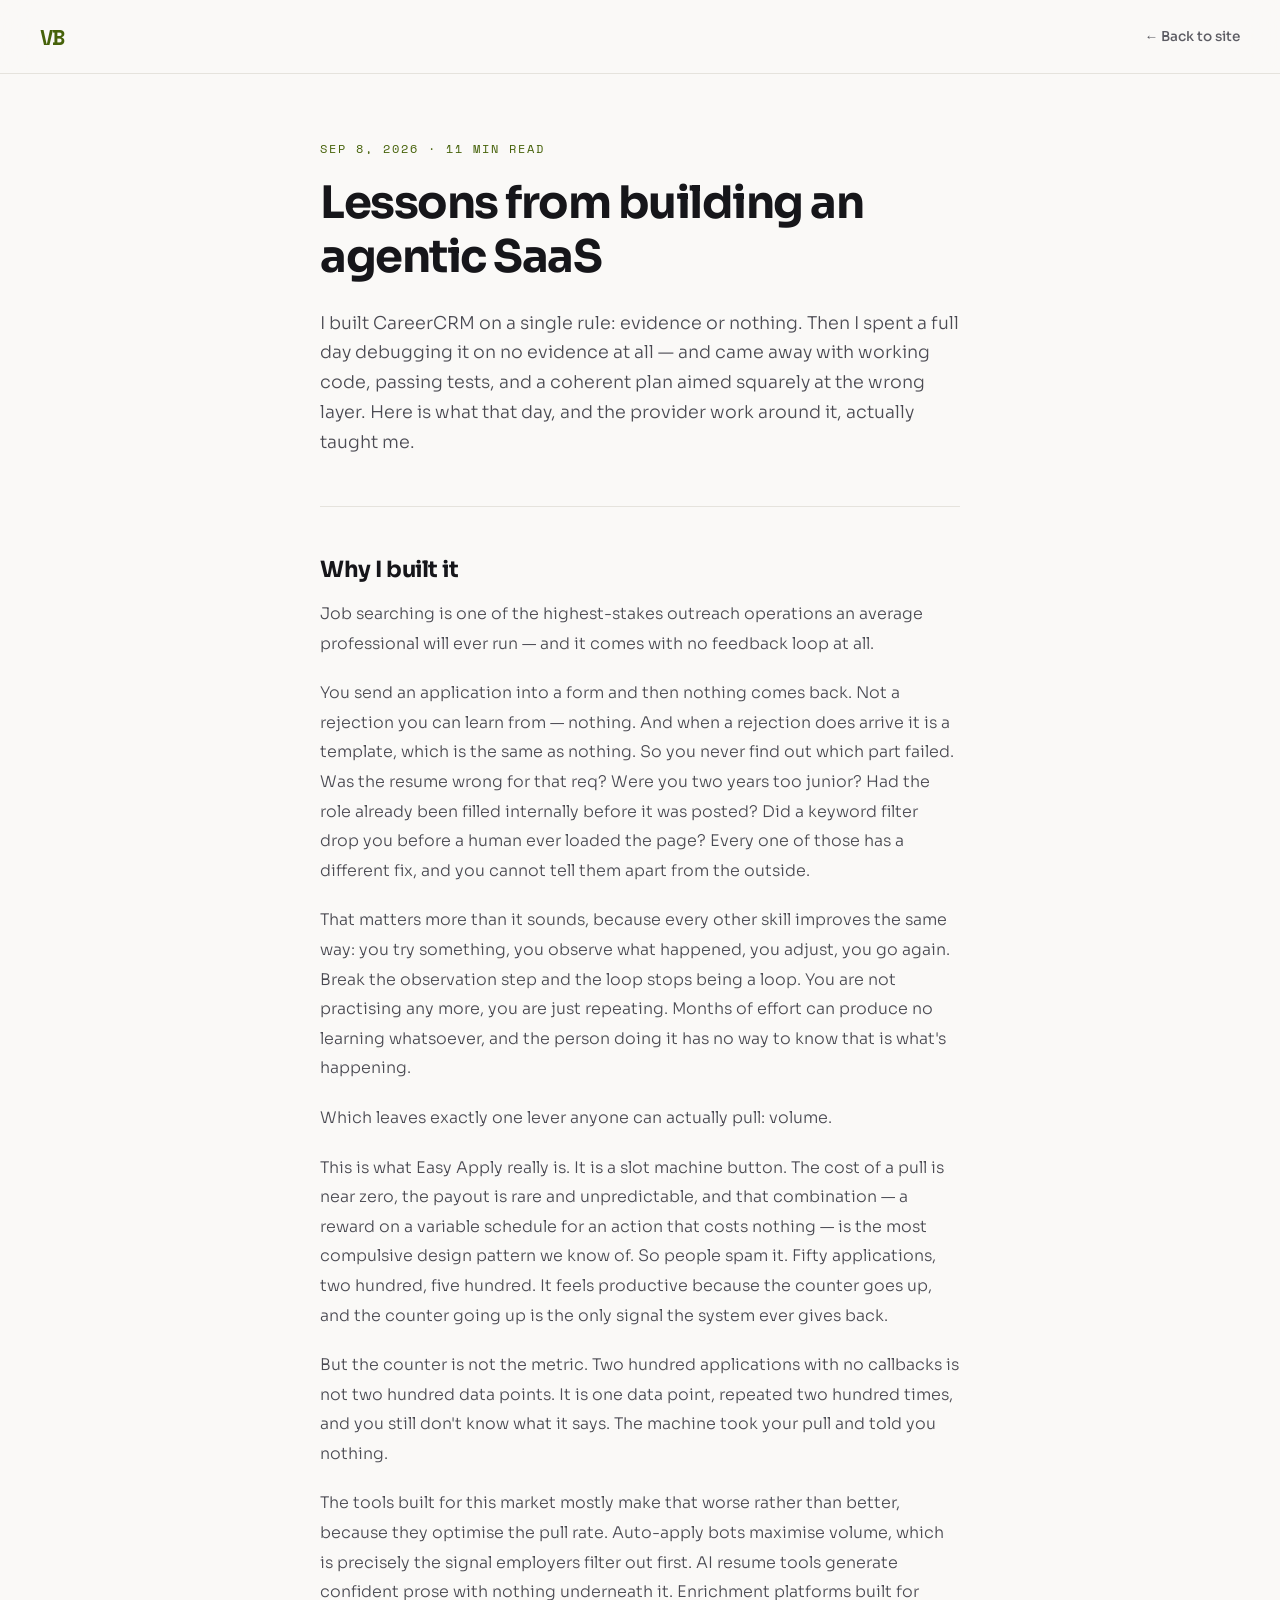
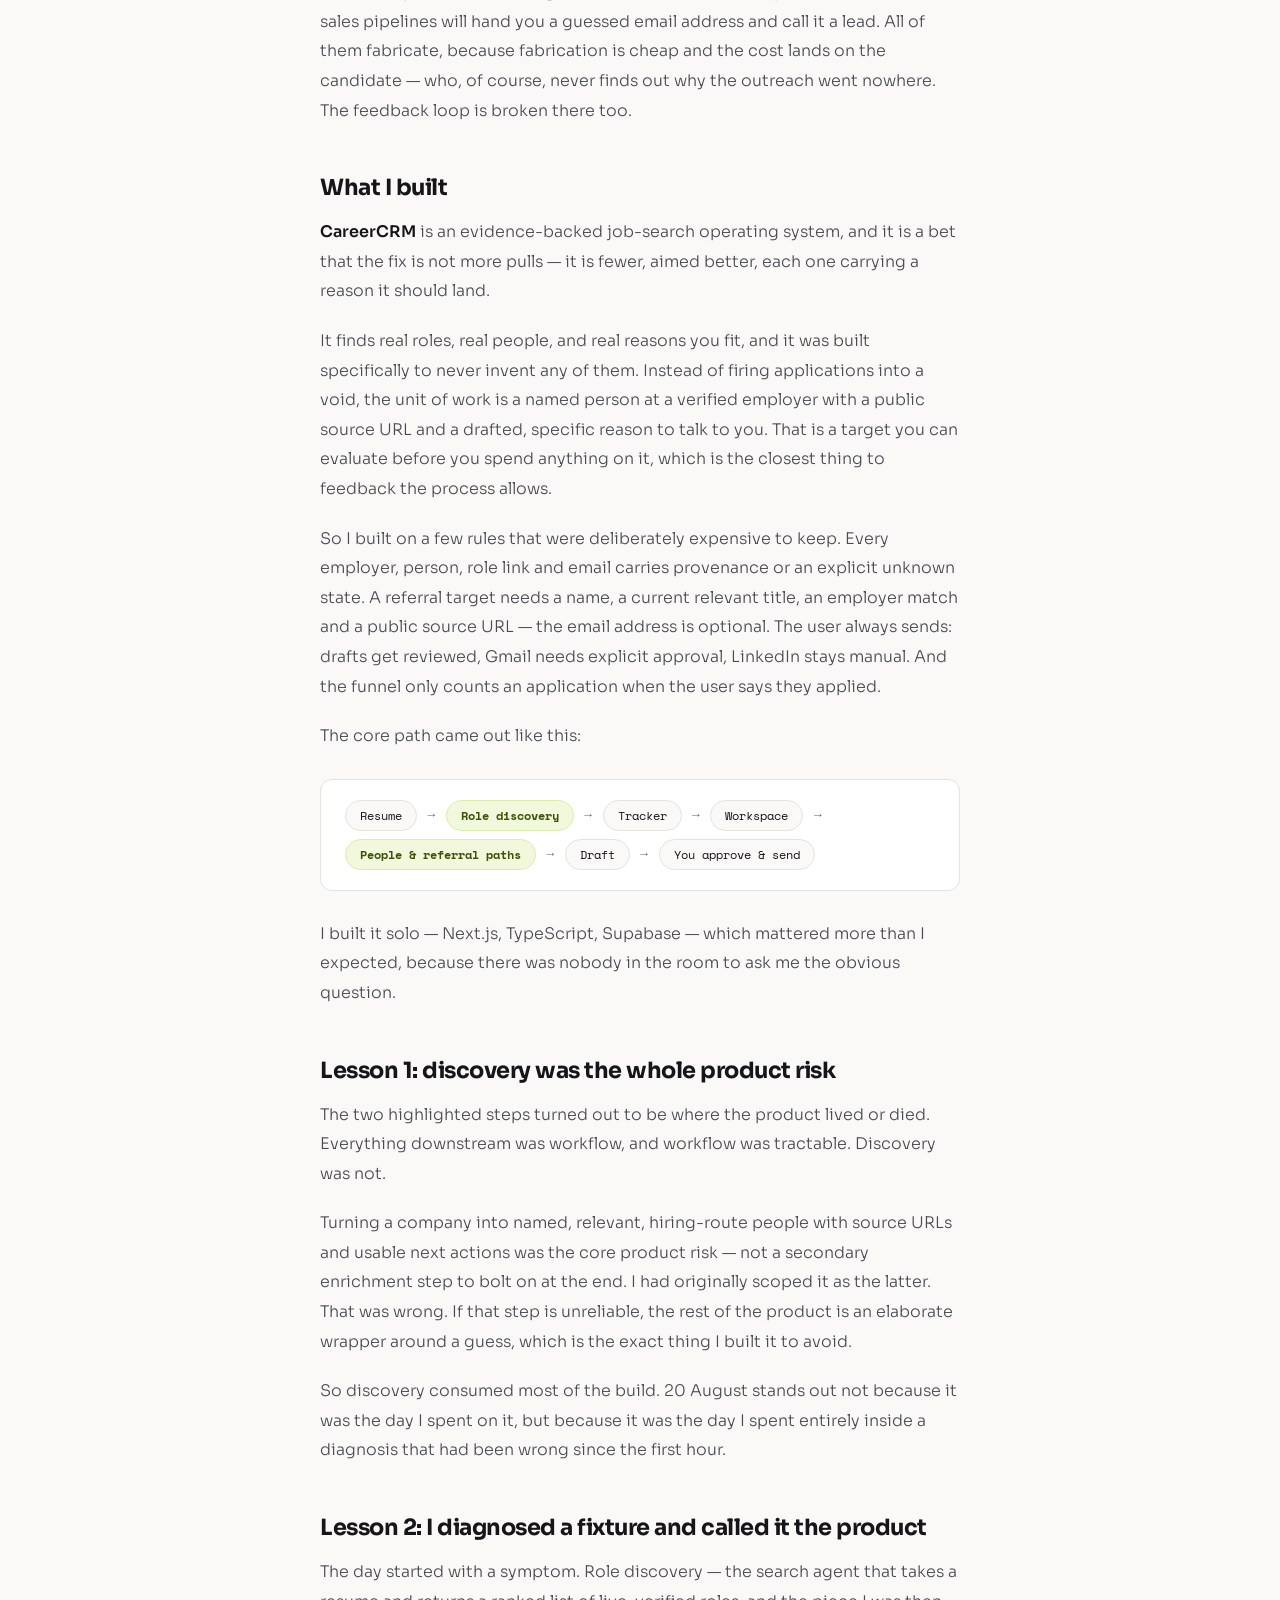
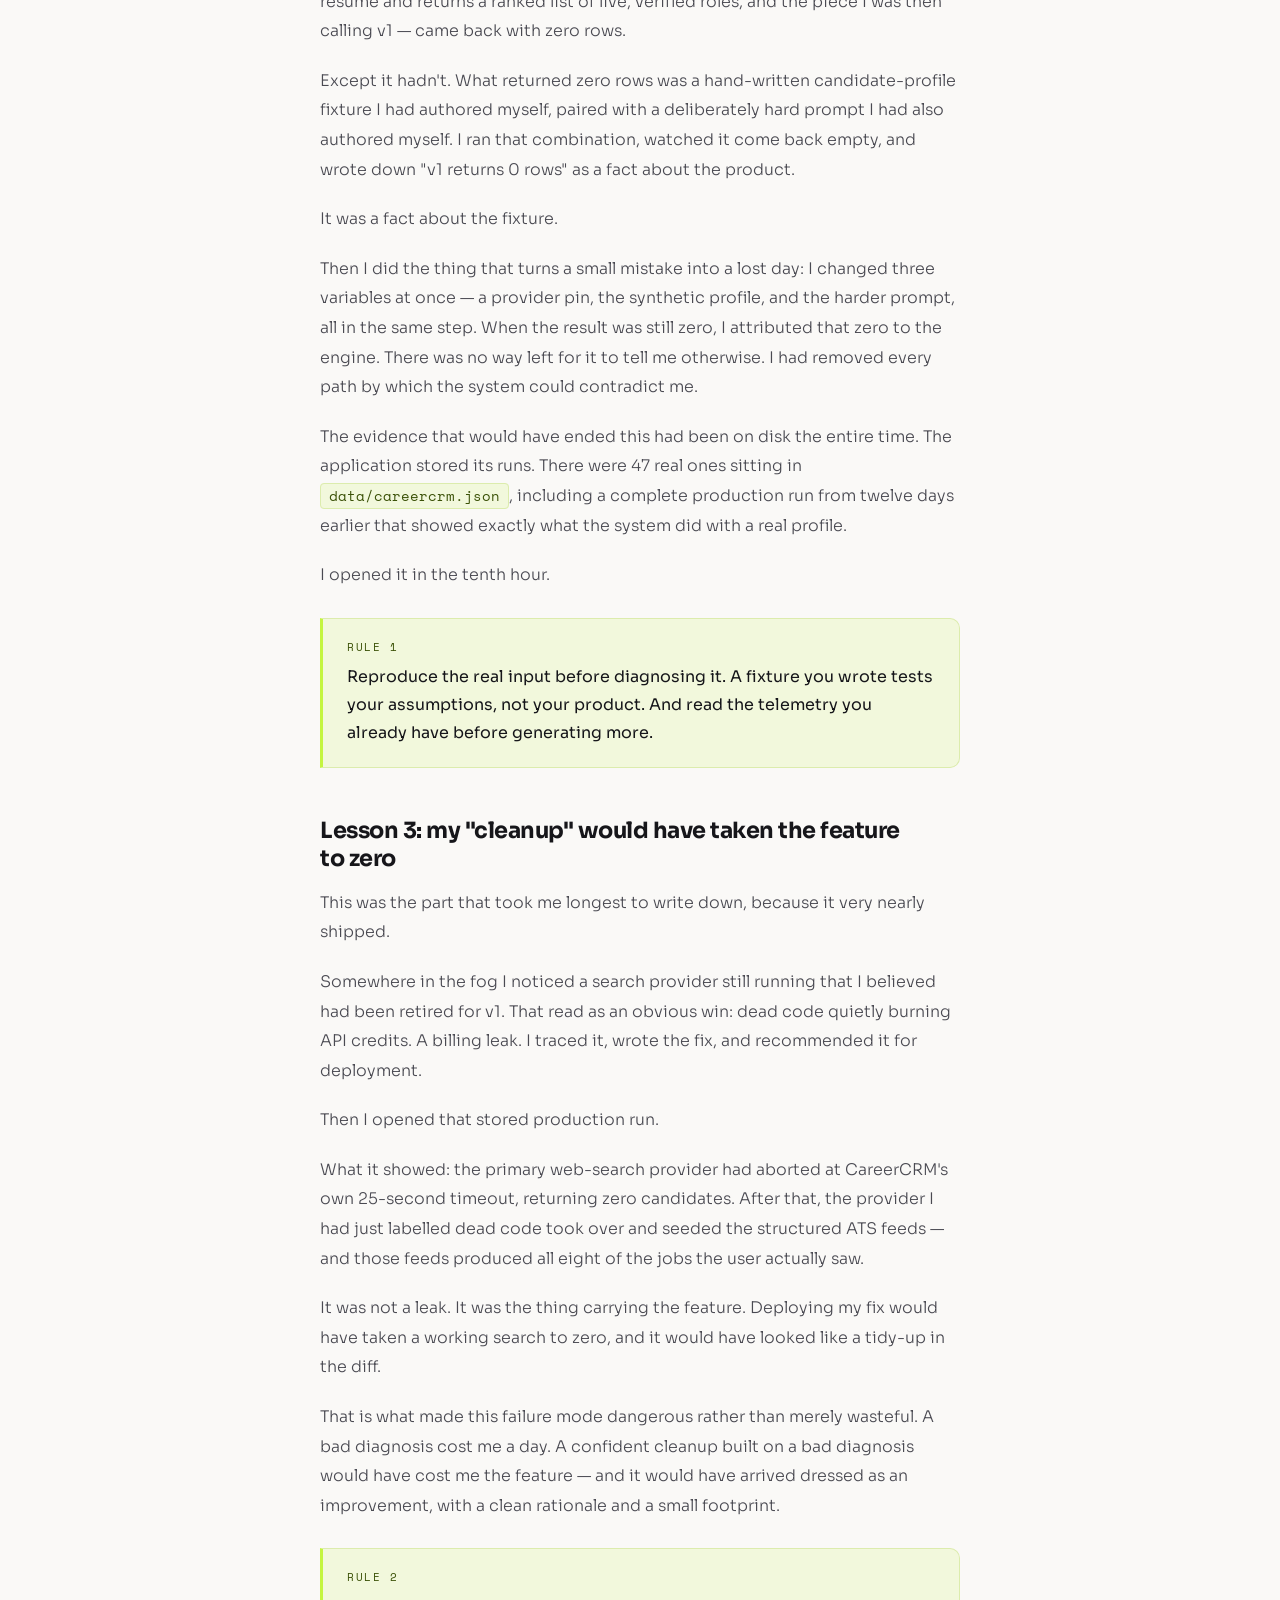
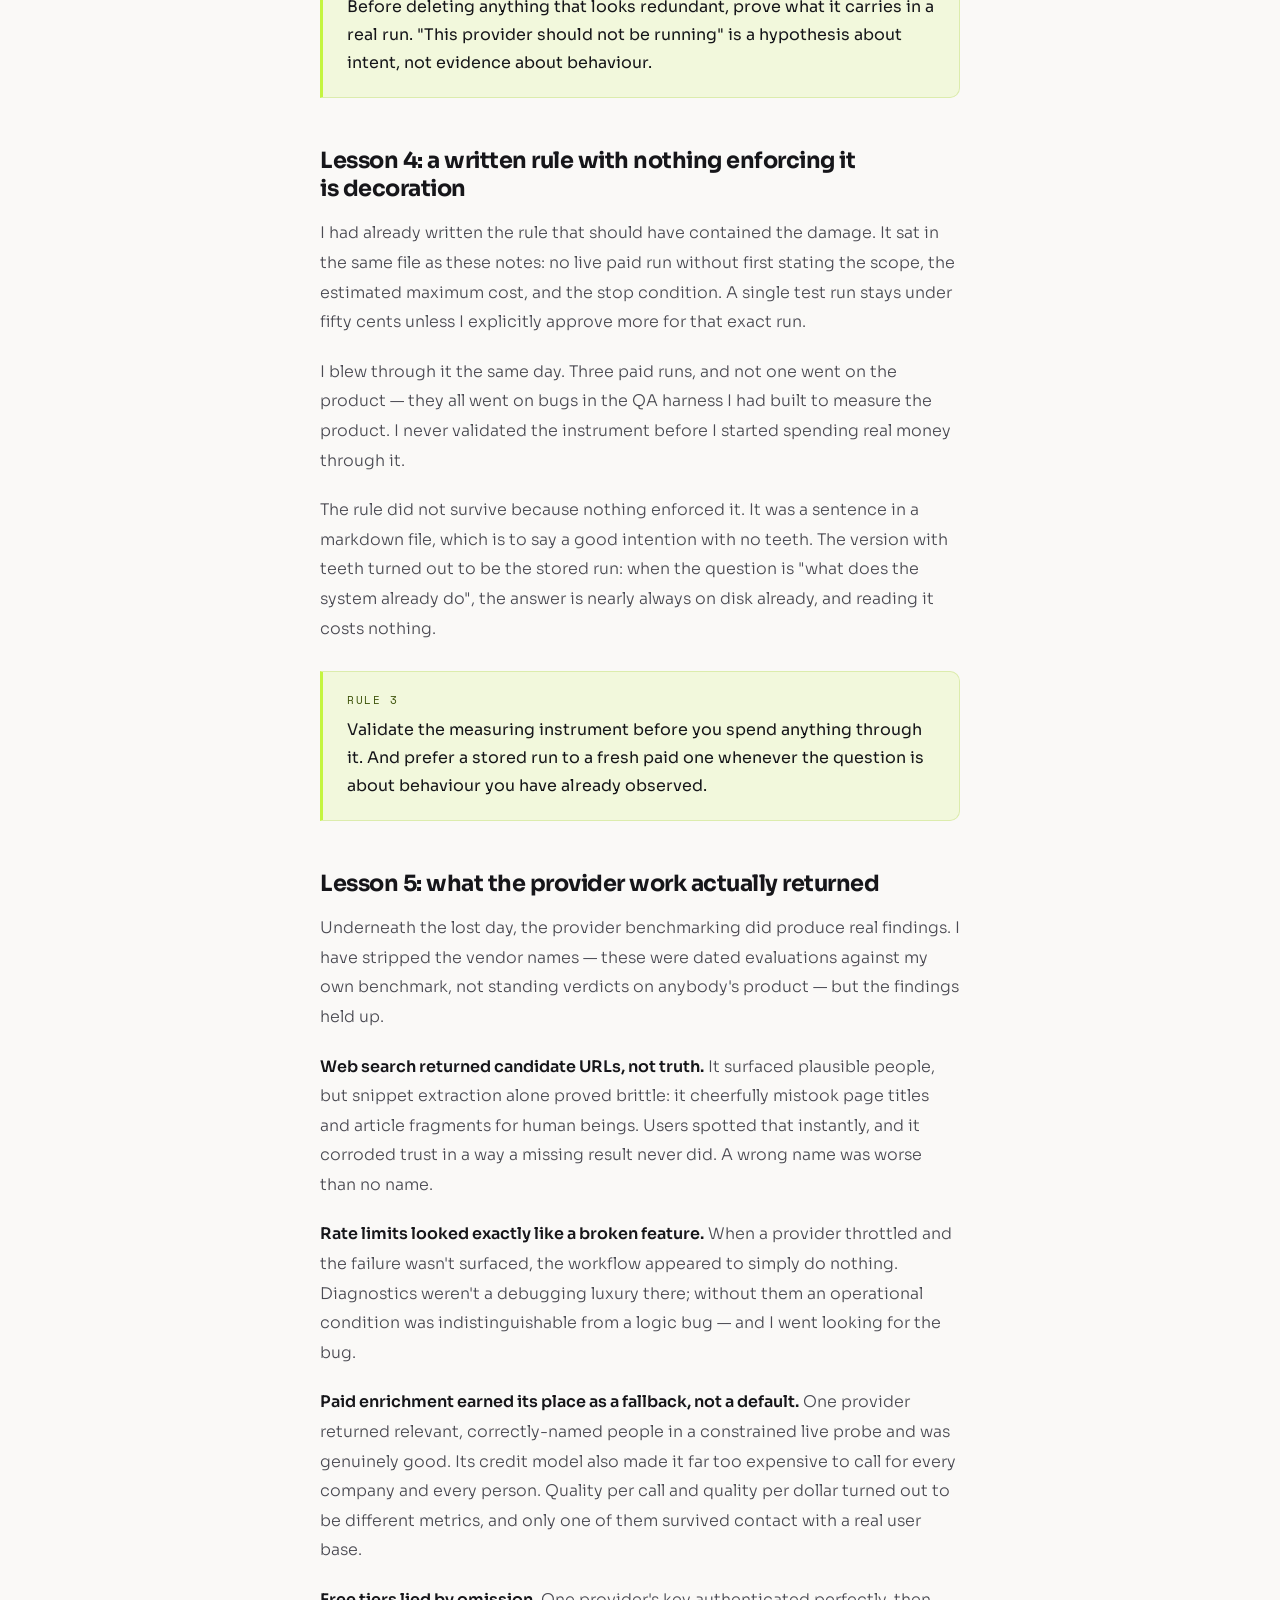
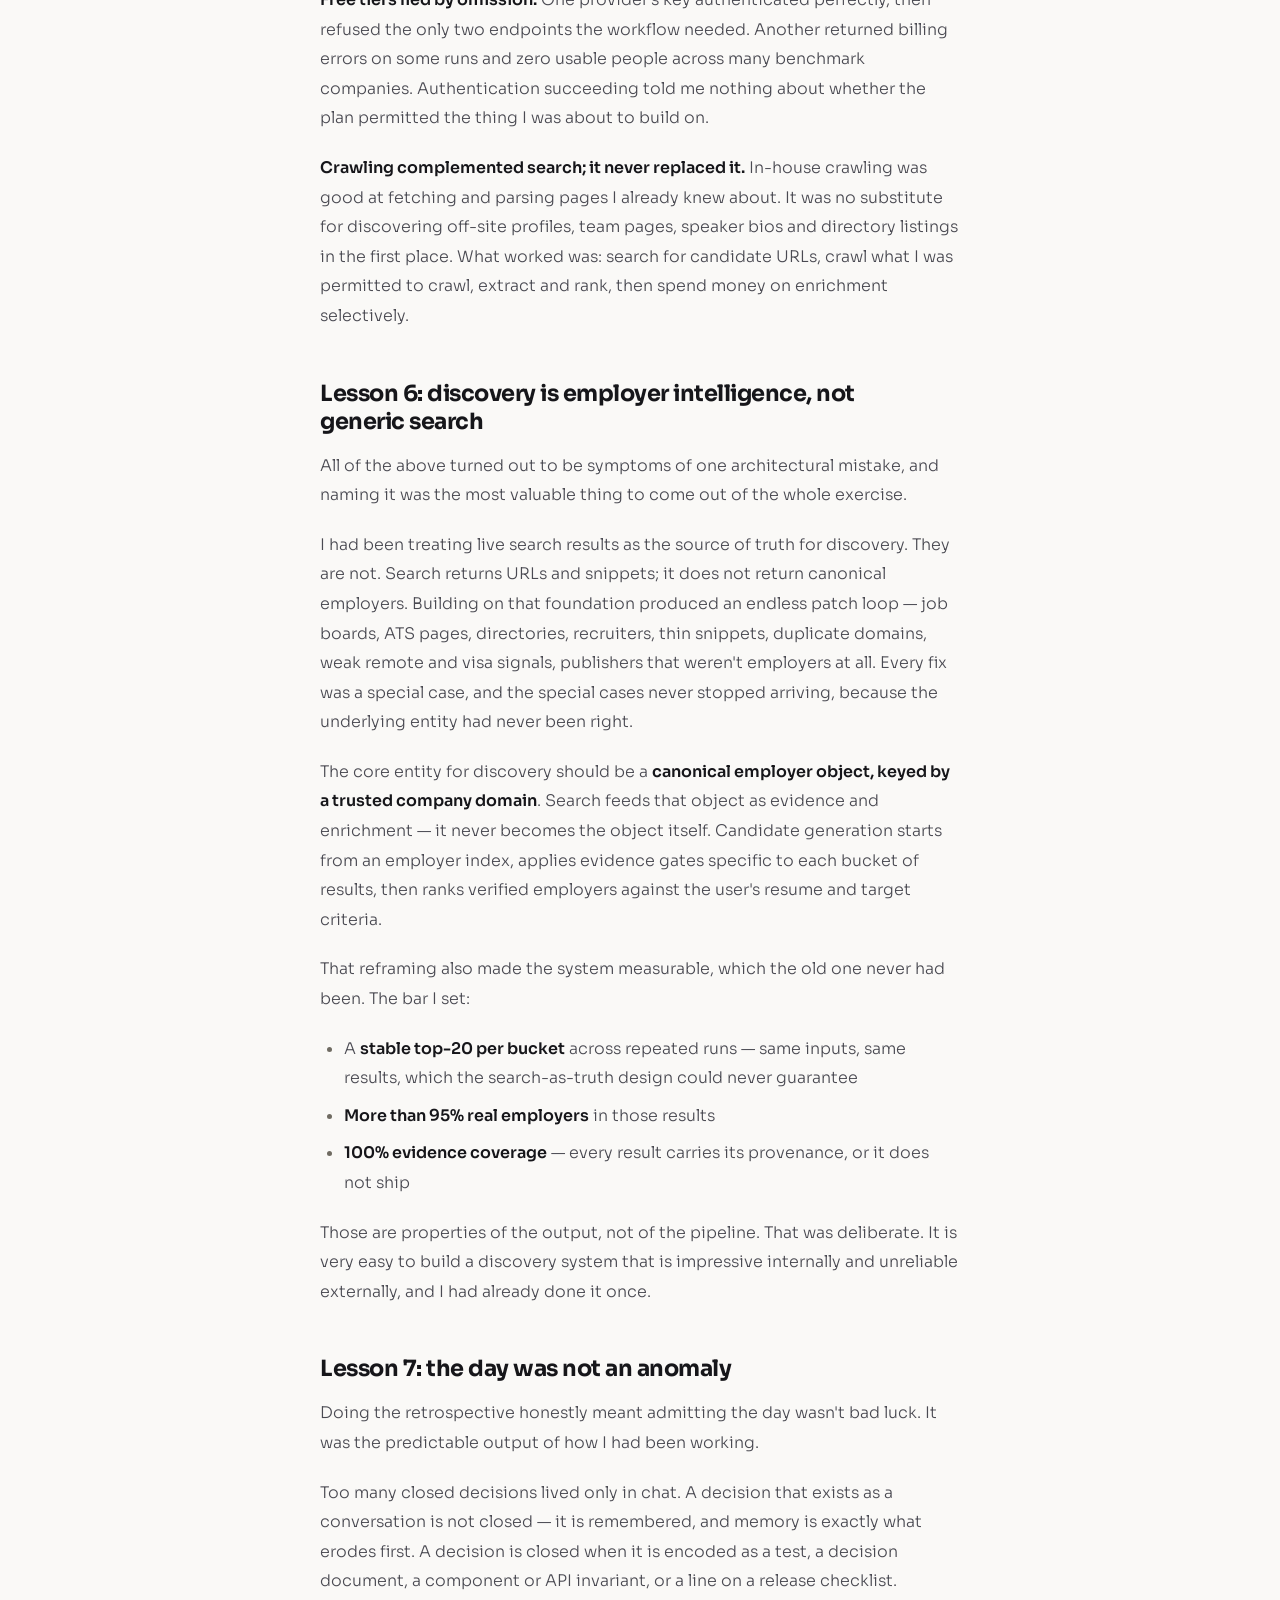
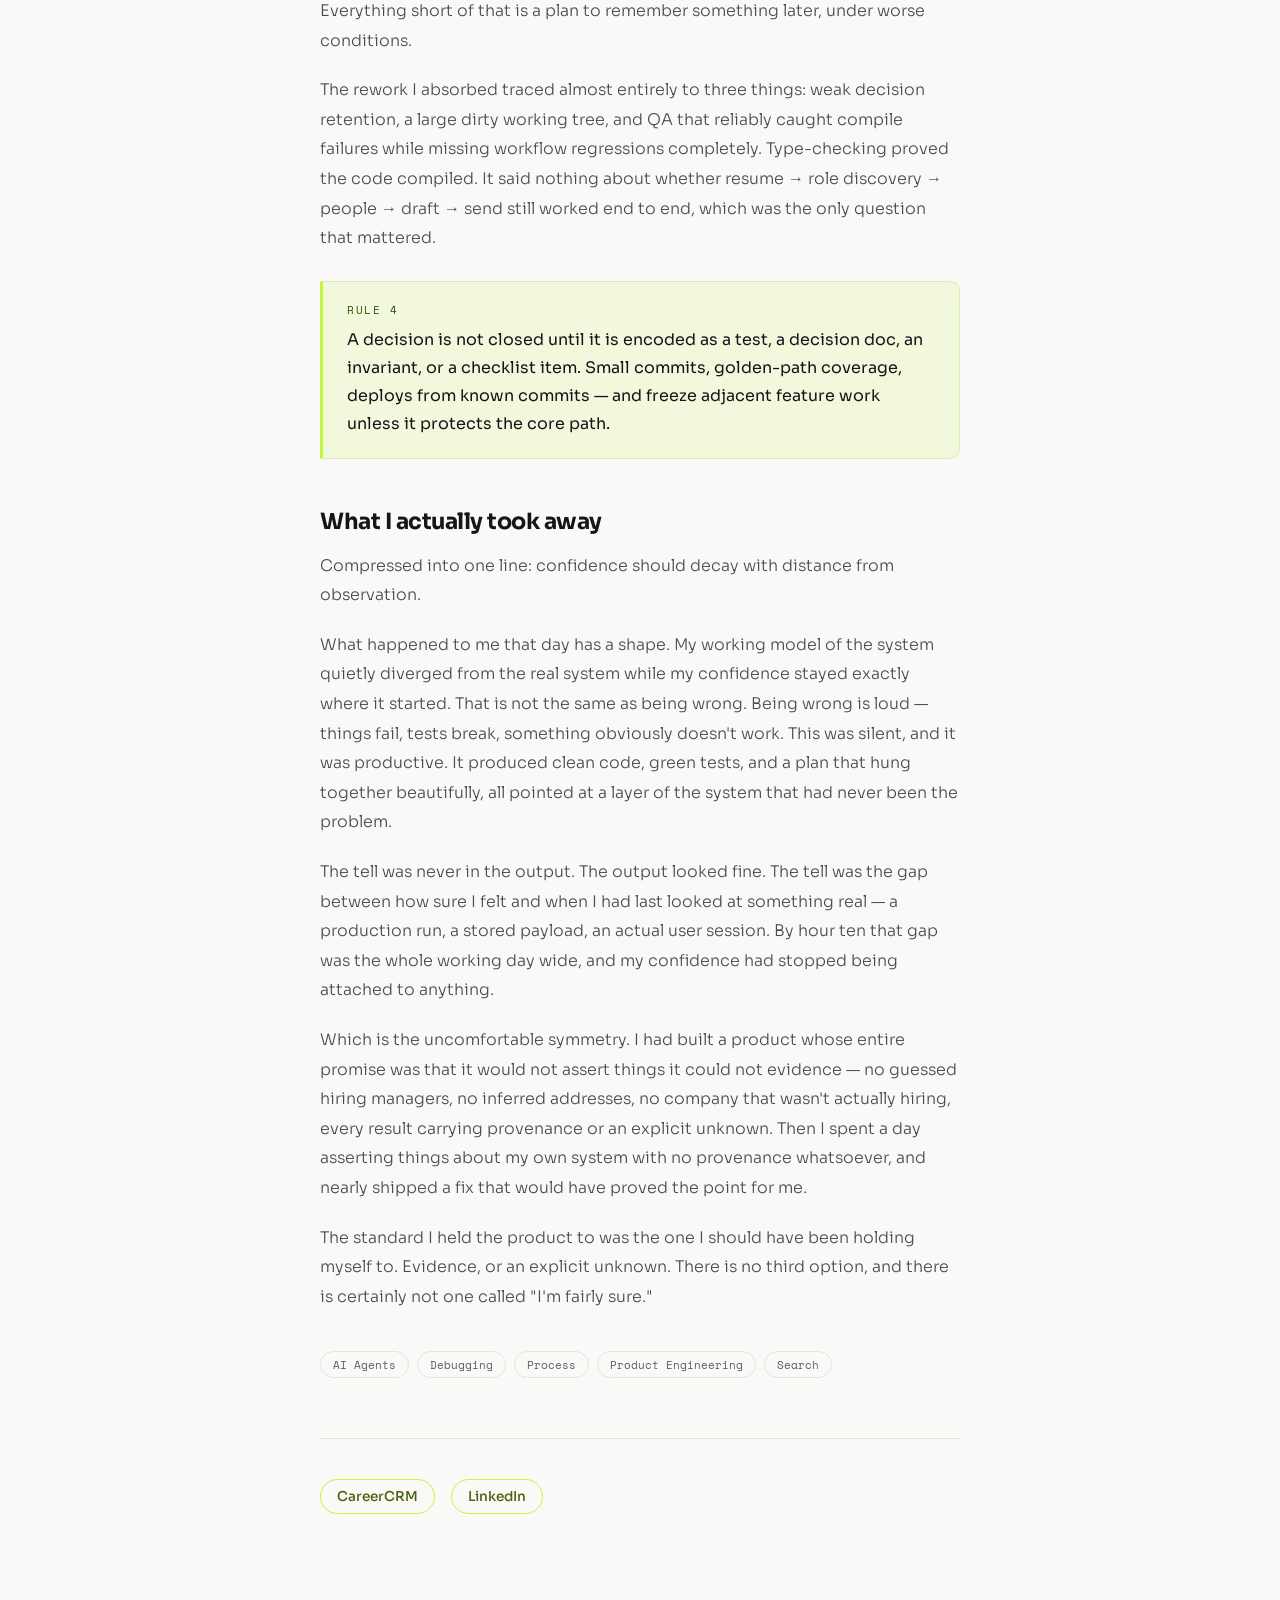
==== commit cfa6c6cb: "Tighten the opening, the timeline, and define v1 Three fixes:  Opening line now frames job search as" ====
--- a/blog/agentic-saas-lessons.html
+++ b/blog/agentic-saas-lessons.html
@@ -97,7 +97,7 @@
 
     <h2>Why I built it</h2>
 
-    <p>Job searching is one of the highest-stakes things a person does, and it runs with no feedback loop at all.</p>
+    <p>Job searching is one of the highest-stakes outreach operations an average professional will ever run — and it comes with no feedback loop at all.</p>
 
     <p>You send an application into a form and then nothing comes back. Not a rejection you can learn from — nothing. And when a rejection does arrive it is a template, which is the same as nothing. So you never find out which part failed. Was the resume wrong for that req? Were you two years too junior? Had the role already been filled internally before it was posted? Did a keyword filter drop you before a human ever loaded the page? Every one of those has a different fix, and you cannot tell them apart from the outside.</p>
 
@@ -139,11 +139,11 @@
 
     <p>Turning a company into named, relevant, hiring-route people with source URLs and usable next actions was the core product risk — not a secondary enrichment step to bolt on at the end. I had originally scoped it as the latter. That was wrong. If that step is unreliable, the rest of the product is an elaborate wrapper around a guess, which is the exact thing I built it to avoid.</p>
 
-    <p>So discovery took most of my time. On 20 August it took an entire day, and produced nothing I intended.</p>
+    <p>So discovery consumed most of the build. 20 August stands out not because it was the day I spent on it, but because it was the day I spent entirely inside a diagnosis that had been wrong since the first hour.</p>
 
     <h2>Lesson 2: I diagnosed a fixture and called it the product</h2>
 
-    <p>The day started with a symptom: role discovery returned zero rows.</p>
+    <p>The day started with a symptom. Role discovery — the search agent that takes a resume and returns a ranked list of live, verified roles, and the piece I was then calling v1 — came back with zero rows.</p>
 
     <p>Except it hadn't. What returned zero rows was a hand-written candidate-profile fixture I had authored myself, paired with a deliberately hard prompt I had also authored myself. I ran that combination, watched it come back empty, and wrote down "v1 returns 0 rows" as a fact about the product.</p>
 
